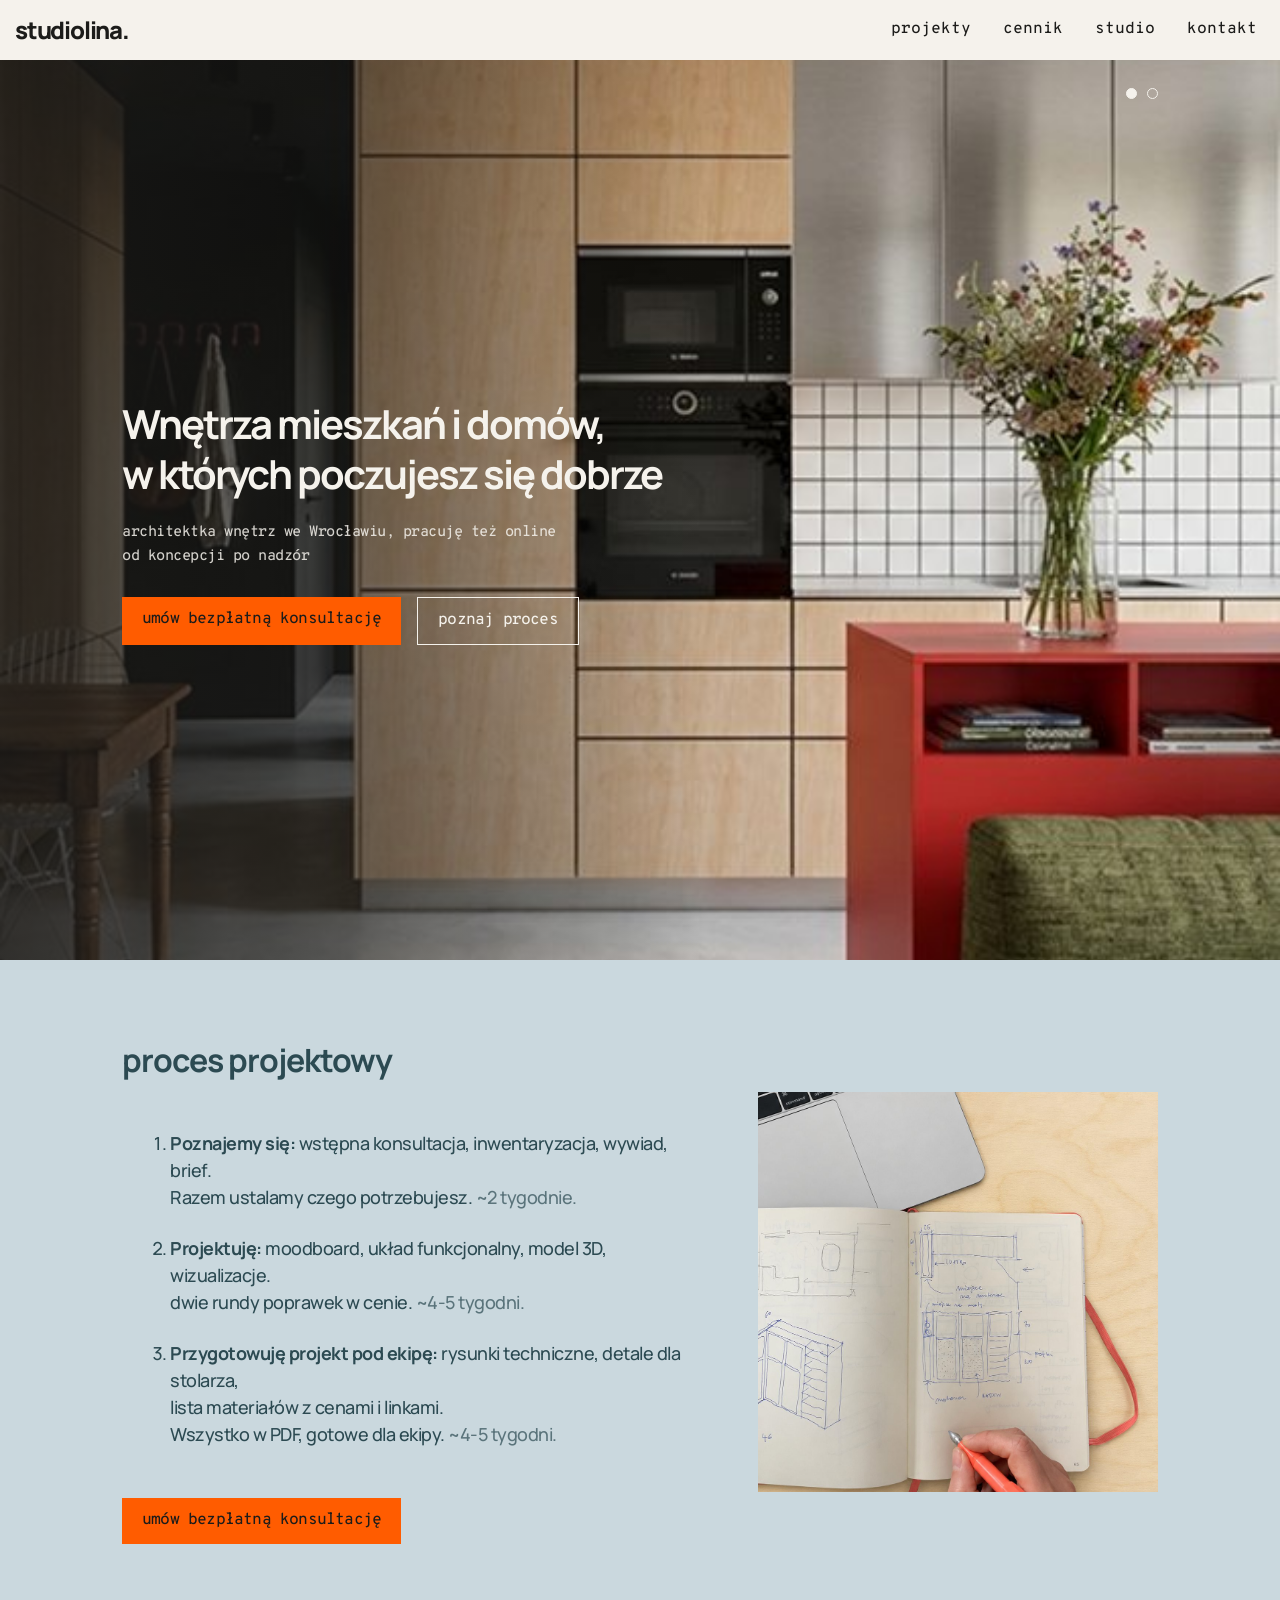
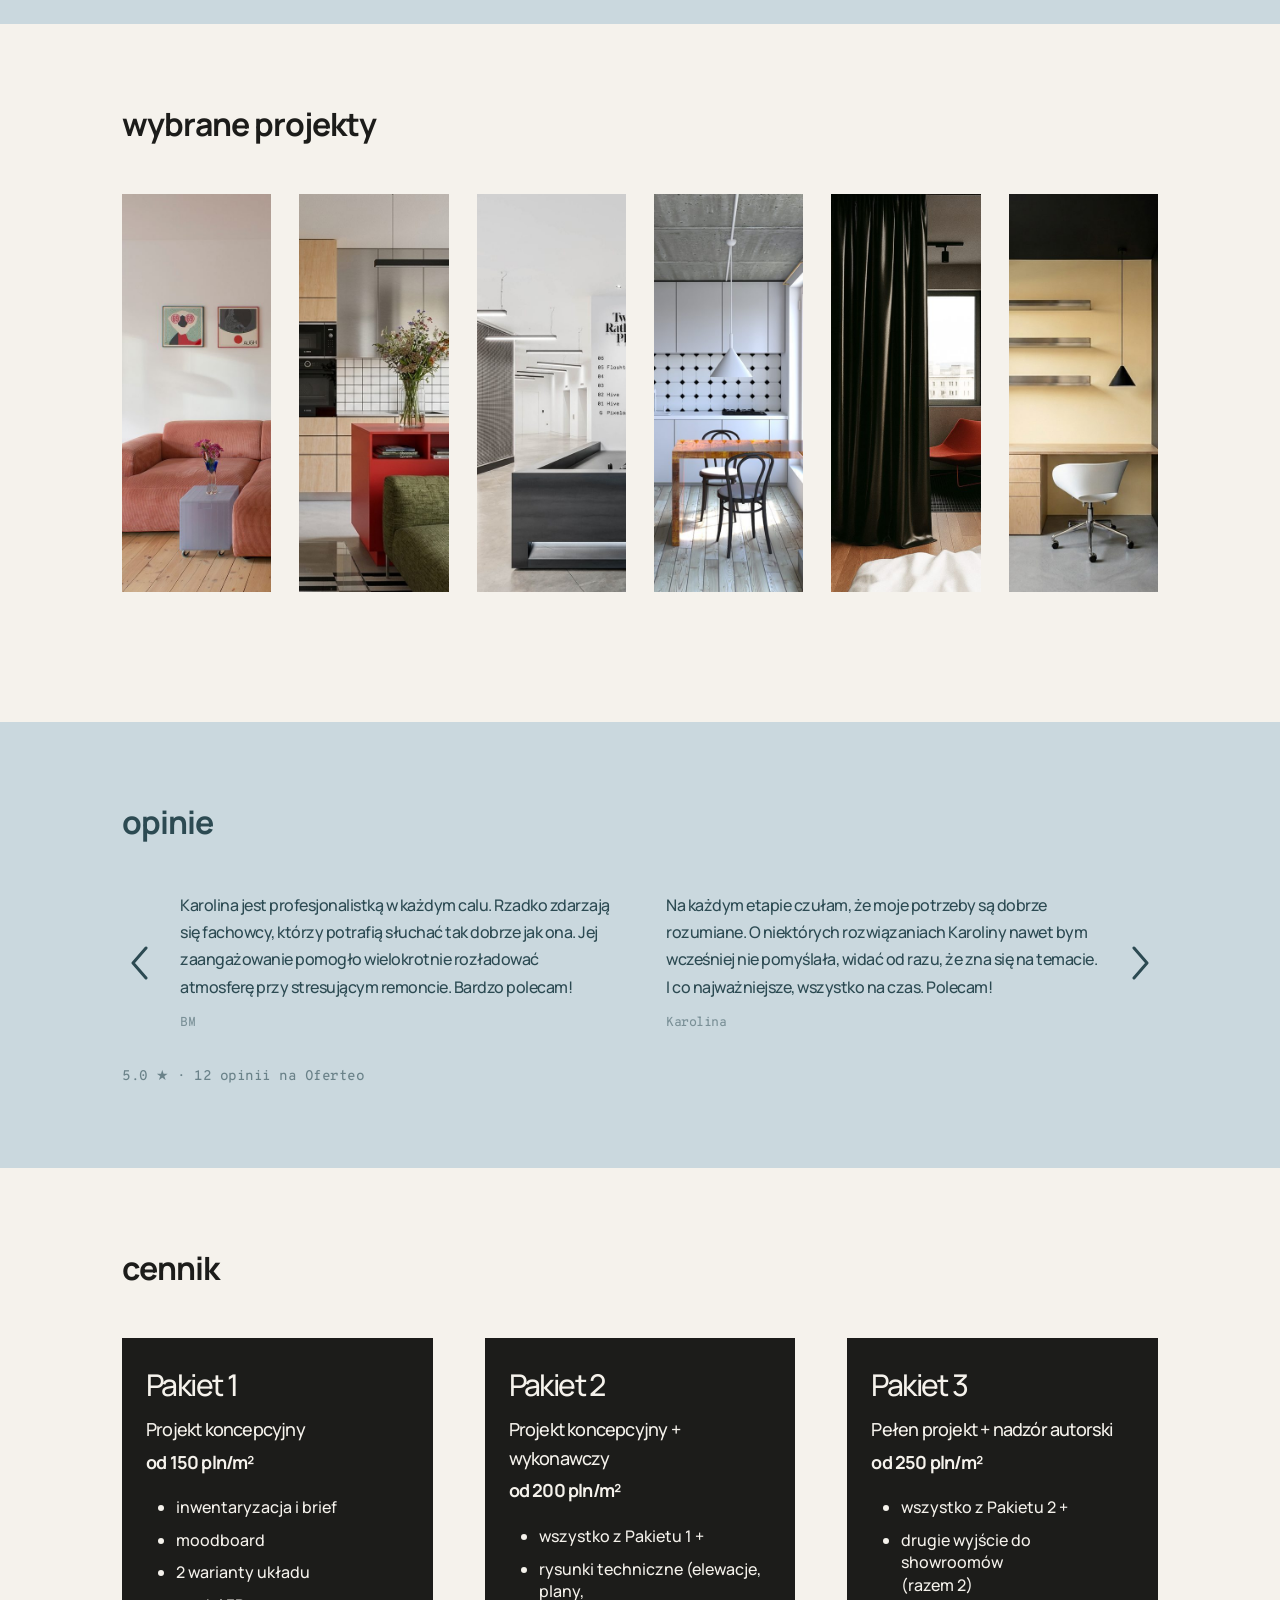
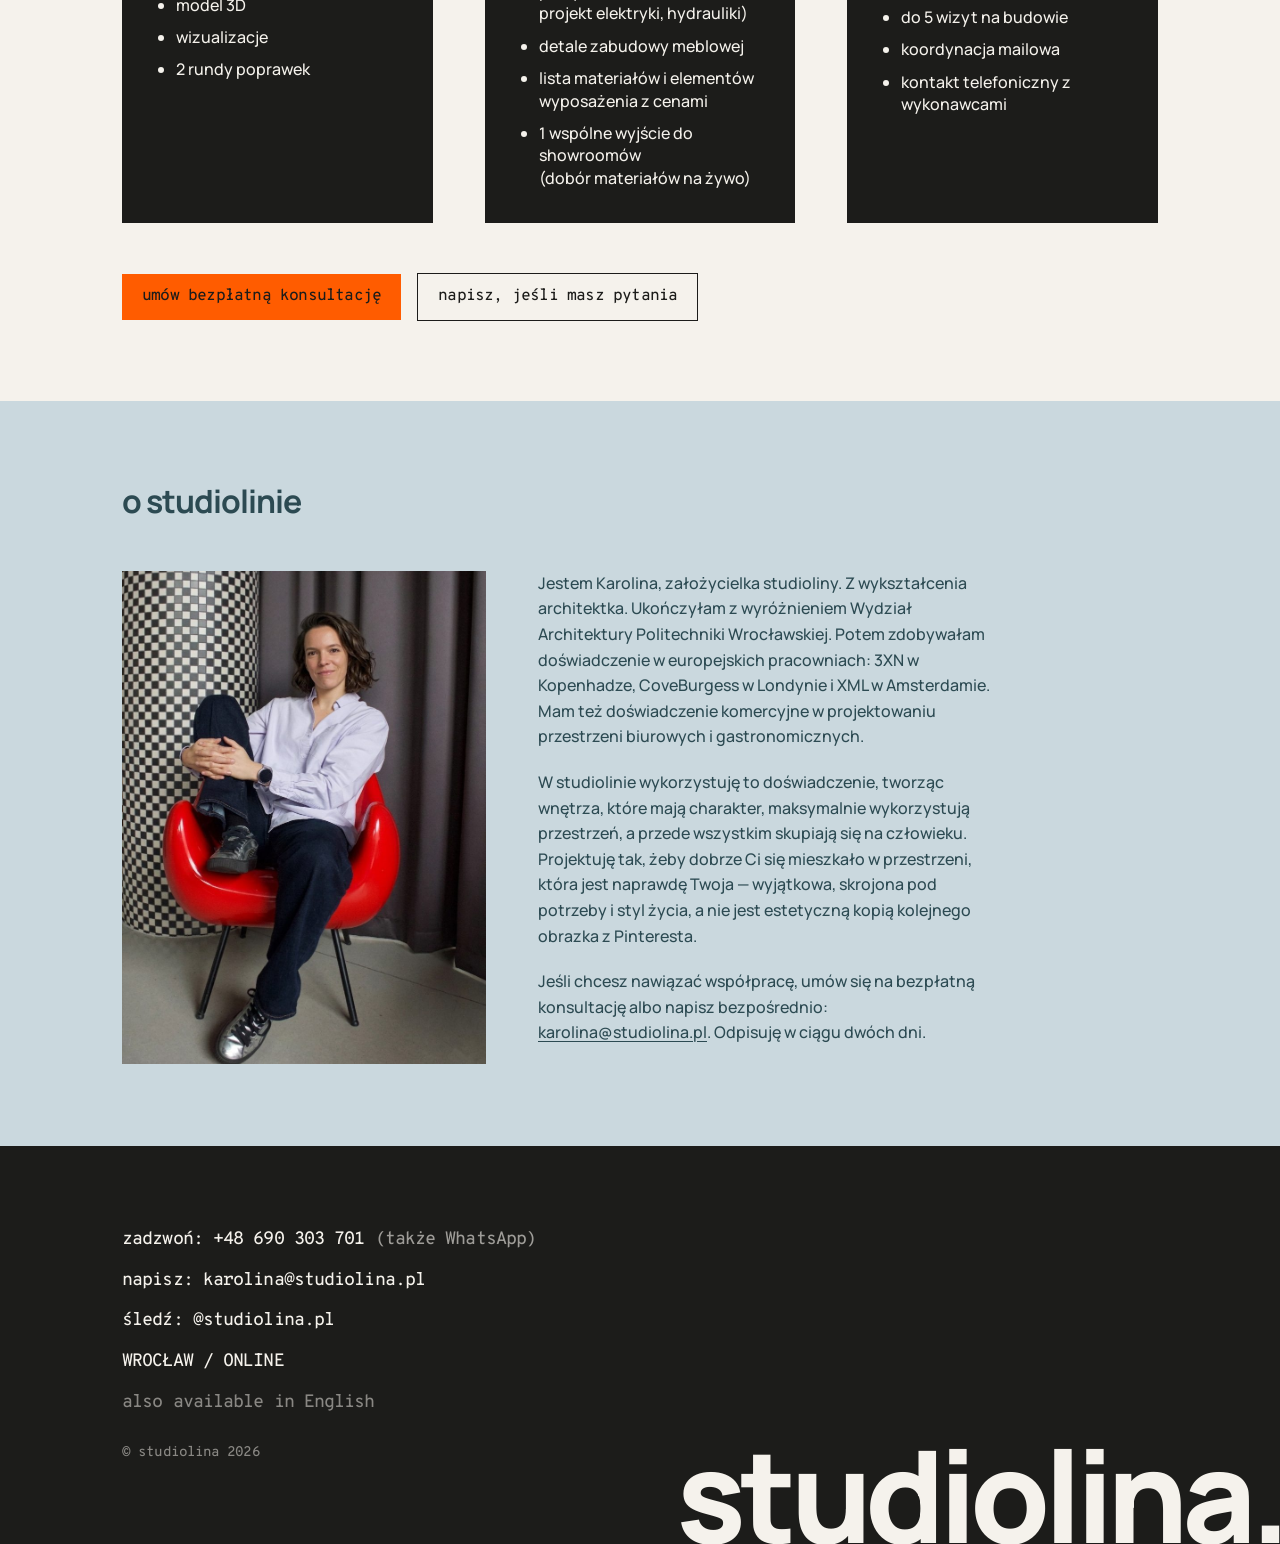
==== index.html @ fcff965a "Pierwsza wersja nowej strony" ====
<!DOCTYPE html>
<html lang="pl">
<head>
  <meta charset="UTF-8">
  <meta name="viewport" content="width=device-width, initial-scale=1.0">
  <meta name="description" content="Studiolina – projektowanie wnętrz Wrocław. Projektuję mieszkania i domy, w których dobrze się mieszka. Architektka z 10-letnim międzynarodowym doświadczeniem.">
  <title>Studiolina – projektowanie wnętrz Wrocław</title>

  <!-- Open Graph (podgląd linku na LinkedIn, FB, WhatsApp) -->
  <meta property="og:type" content="website">
  <meta property="og:url" content="https://studiolina.pl">
  <meta property="og:title" content="Studiolina – projektowanie wnętrz Wrocław">
  <meta property="og:description" content="Projektuję mieszkania i domy, w których dobrze się mieszka. Architektka z 10-letnim międzynarodowym doświadczeniem.">
  <meta property="og:image" content="https://studiolina.pl/assets/hero.jpg">
  <meta property="og:image:width" content="1200">
  <meta property="og:image:height" content="630">
  <meta property="og:locale" content="pl_PL">
  <meta property="og:site_name" content="Studiolina">

  <!-- Twitter / X card -->
  <meta name="twitter:card" content="summary_large_image">
  <meta name="twitter:title" content="Studiolina – projektowanie wnętrz Wrocław">
  <meta name="twitter:description" content="Projektuję mieszkania i domy, w których dobrze się mieszka.">
  <meta name="twitter:image" content="https://studiolina.pl/assets/hero.jpg">

  <link rel="preload" href="assets/fonts/manrope-800.woff2" as="font" type="font/woff2" crossorigin>
  <link rel="preload" href="assets/fonts/manrope-500.woff2" as="font" type="font/woff2" crossorigin>
  <link rel="stylesheet" href="style.css">
</head>
<body>

  <!-- NAV -->
  <nav class="nav">
    <a href="#" class="nav__logo">studiolina.</a>
    <button class="nav__burger" aria-label="Menu" aria-expanded="false">
      <span></span>
      <span></span>
      <span></span>
    </button>
    <div class="nav__links">
      <a href="#projekty">projekty</a>
      <a href="#cennik">cennik</a>
      <a href="#studio">studio</a>
      <a href="#kontakt">kontakt</a>

    </div>
  </nav>

  <!-- HERO -->
  <section class="hero">
    <div class="hero__slides">
      <picture class="hero__slide is-active">
        <source media="(max-width: 640px)" srcset="assets/hero_mobile.jpg">
        <img src="assets/hero.jpg" alt="Projekt wnętrza – mieszkanie WUWA" class="hero__img">
      </picture>
      <picture class="hero__slide">
        <img src="assets/hero_2.jpg" alt="Projekt wnętrza – mieszkanie Katowicka" class="hero__img">
      </picture>
      <!-- 3. slajd: dodaj tu kolejny <picture class="hero__slide">...</picture>, kropka dorobi się sama -->
    </div>
    <div class="hero__dots" aria-label="Wybór zdjęcia"></div>
    <div class="hero__overlay">
      <h1 class="hero__title">Wnętrza mieszkań i domów,<br>w których poczujesz się dobrze</h1>
      <p class="hero__sub">architektka wnętrz we Wrocławiu, pracuję też online<br>od koncepcji po nadzór</p>
      <div class="hero__buttons">
        <a href="https://calendly.com/karolina-studiolina/20min" target="_blank" rel="noopener" class="btn btn--primary">umów bezpłatną konsultację</a>
        <a href="#proces" class="btn btn--outline">poznaj proces</a>
      </div>
    </div>
  </section>

  <!-- PROCES -->
  <section id="proces" class="section section--accent">
    <div class="container proces__inner">
      <div class="proces__text">
      <h2 class="section__title">proces projektowy</h2>
      <ol class="proces__list">
        <li>
          <strong>Poznajemy się:</strong> wstępna konsultacja, inwentaryzacja, wywiad, brief.<br>
          Razem ustalamy czego potrzebujesz. <span class="proces__time">~2 tygodnie.</span>
        </li>
        <li>
          <strong>Projektuję:</strong> moodboard, układ funkcjonalny, model 3D, wizualizacje.<br>
          dwie rundy poprawek w cenie. <span class="proces__time">~4-5 tygodni.</span>
        </li>
        <li>
          <strong>Przygotowuję projekt pod ekipę:</strong> rysunki techniczne, detale dla stolarza,<br>
          lista materiałów z cenami i linkami.<br>
          Wszystko w PDF, gotowe dla ekipy. <span class="proces__time">~4-5 tygodni.</span>
        </li>
      </ol>
      <a href="https://calendly.com/karolina-studiolina/20min" target="_blank" rel="noopener" class="btn btn--primary">umów bezpłatną konsultację</a>
      </div>
      <div class="proces__photo proces__photo--filled">
        <img src="assets/process.jpg" alt="Szkicownik z odręcznymi rysunkami projektowymi – proces pracy Studiolina">
      </div>
    </div>
  </section>

  <!-- PROJEKTY -->
  <section id="projekty" class="section">
    <div class="container">
      <h2 class="section__title section__title--dark">wybrane projekty</h2>
      <div class="projekty__grid">
        <a href="projekt-katowicka.html" class="projekty__item">
          <div class="projekty__img-wrap">
            <picture>
              <source media="(max-width: 640px)" srcset="assets/01_mieszkanie_katowicka_mobile.jpg">
              <img src="assets/01_mieszkanie_katowicka.jpg" alt="Projekt mieszkania Katowicka">
            </picture>
          </div>
          <p class="projekty__label">mieszkanie katowicka</p>
        </a>
        <a href="projekt-wuwa.html" class="projekty__item">
          <div class="projekty__img-wrap">
            <picture>
              <source media="(max-width: 640px)" srcset="assets/02_mieszkanie_wuwa_mobile.jpg">
              <img src="assets/02_mieszkanie_wuwa.jpg" alt="Mieszkanie WUWA">
            </picture>
          </div>
          <p class="projekty__label">mieszkanie wuwa</p>
        </a>
        <a href="projekt-rathbone.html" class="projekty__item">
          <div class="projekty__img-wrap">
            <picture>
              <source media="(max-width: 640px)" srcset="assets/03_biuro_londyn_mobile.jpg">
              <img src="assets/03_biuro_londyn.jpg" alt="Biuro Rathbone Londyn">
            </picture>
          </div>
          <p class="projekty__label">biuro rathbone</p>
        </a>
        <a href="projekt-gdynia.html" class="projekty__item">
          <div class="projekty__img-wrap">
            <picture>
              <source media="(max-width: 640px)" srcset="assets/05_apartament_gdynia_mobile.jpg">
              <img src="assets/05_apartament_gdynia.jpg" alt="Apartament Gdynia">
            </picture>
          </div>
          <p class="projekty__label">apartament gdynia</p>
        </a>
        <a href="projekt-antresola.html" class="projekty__item">
          <div class="projekty__img-wrap">
            <picture>
              <source media="(max-width: 640px)" srcset="assets/04_projekt_antersoli_mobile.jpg">
              <img src="assets/04_projekt_antersoli.jpg" alt="Projekt antresoli">
            </picture>
          </div>
          <p class="projekty__label">projekt antresoli</p>
        </a>
        <a href="projekt-coming-soon.html" class="projekty__item">
          <div class="projekty__img-wrap">
            <picture>
              <source media="(max-width: 640px)" srcset="assets/06_coming_soon_mobile.jpg">
              <img src="assets/06_coming_soon.jpg" alt="Coming soon – miejsce na Twój projekt">
            </picture>
          </div>
          <p class="projekty__label">coming soon</p>
        </a>
      </div>
    </div>
  </section>

  <!-- OPINIE -->
  <section id="opinie" class="section section--accent">
    <div class="container">
      <h2 class="section__title">opinie</h2>
      <div class="opinie__carousel">
        <button class="opinie__arrow opinie__arrow--prev" aria-label="Poprzednia opinia">
          <svg width="18" height="34" viewBox="0 0 18 34" fill="none" xmlns="http://www.w3.org/2000/svg" aria-hidden="true">
            <path d="M16 2 3 17l13 15" stroke="currentColor" stroke-width="3" stroke-linecap="round" stroke-linejoin="round"/>
          </svg>
        </button>
        <div class="opinie__track">
          <div class="opinie__slide opinie__slide--active">
            <div class="opinie__pair">
              <blockquote class="opinie__item">
                <p class="opinie__text">Karolina jest profesjonalistką w każdym calu. Rzadko zdarzają się fachowcy, którzy potrafią słuchać tak dobrze jak ona. Jej zaangażowanie pomogło wielokrotnie rozładować atmosferę przy stresującym remoncie. Bardzo polecam!</p>
                <footer class="opinie__author">BM</footer>
              </blockquote>
              <blockquote class="opinie__item">
                <p class="opinie__text">Na każdym etapie czułam, że moje potrzeby są dobrze rozumiane. O niektórych rozwiązaniach Karoliny nawet bym wcześniej nie pomyślała, widać od razu, że zna się na temacie. I co najważniejsze, wszystko na czas. Polecam!</p>
                <footer class="opinie__author">Karolina</footer>
              </blockquote>
            </div>
          </div>
          <div class="opinie__slide">
            <div class="opinie__pair">
              <blockquote class="opinie__item">
                <p class="opinie__text">Zmysł estetyki i minimalizmu, o który mi chodziło, został spełniony totalnie! Możliwość oglądania finalnych wersji w dwóch opcjach nie zdarza się często. I teraz mieszka się lepiej.</p>
                <footer class="opinie__author">Paweł</footer>
              </blockquote>
              <blockquote class="opinie__item">
                <p class="opinie__text">Jestem absolutnie zachwycona współpracą! Projekt idealnie trafił w moje gusta i potrzeby. Po realizacji mieszkanie wygląda obłędnie! Świetny kontakt, zdecydowanie polecam!</p>
                <footer class="opinie__author">Teresa</footer>
              </blockquote>
            </div>
          </div>
          <div class="opinie__slide">
            <div class="opinie__pair">
              <blockquote class="opinie__item">
                <p class="opinie__text">Myślałem, że w moim mieszkaniu nie da się już nic zrobić i na zawsze pozostanie nijakie, ale dzięki Studiolina moje cztery kąty zyskały nową jakość. Polecam z czystym sumieniem.</p>
                <footer class="opinie__author">Bartosz</footer>
              </blockquote>
              <blockquote class="opinie__item">
                <p class="opinie__text">Świetnie mi się współpracowało z Karoliną. Mój salon uzyskał piękną duszę. Karolina dopasowała styl, który mi odpowiadał, budżet i funkcjonalność. Jestem bardzo zadowolona i szczerze polecam!</p>
                <footer class="opinie__author">Monika</footer>
              </blockquote>
            </div>
          </div>
        </div>
        <button class="opinie__arrow opinie__arrow--next" aria-label="Następna opinia">
          <svg width="18" height="34" viewBox="0 0 18 34" fill="none" xmlns="http://www.w3.org/2000/svg" aria-hidden="true">
            <path d="M2 2 15 17 2 32" stroke="currentColor" stroke-width="3" stroke-linecap="round" stroke-linejoin="round"/>
          </svg>
        </button>
      </div>
      <p class="opinie__source"><a href="https://www.oferteo.pl/studiolina/firma/7150575" target="_blank" rel="noopener">5.0 ★ · 12 opinii na Oferteo</a></p>
    </div>
  </section>

  <!-- CENNIK -->
  <section id="cennik" class="section">
    <div class="container">
      <h2 class="section__title section__title--dark">cennik</h2>
      <div class="cennik__grid">

        <div class="cennik__card">
          <h3 class="cennik__name">Pakiet 1</h3>
          <p class="cennik__desc">Projekt koncepcyjny</p>
          <p class="cennik__price">od 150 pln/m²</p>
          <ul class="cennik__list">
            <li>inwentaryzacja i brief</li>
            <li>moodboard</li>
            <li>2 warianty układu</li>
            <li>model 3D</li>
            <li>wizualizacje</li>
            <li>2 rundy poprawek</li>
          </ul>
        </div>

        <div class="cennik__card">
          <h3 class="cennik__name">Pakiet 2</h3>
          <p class="cennik__desc">Projekt koncepcyjny + wykonawczy</p>
          <p class="cennik__price">od 200 pln/m²</p>
          <ul class="cennik__list">
            <li>wszystko z Pakietu 1 +</li>
            <li>rysunki techniczne (elewacje, plany,<br>projekt elektryki, hydrauliki)</li>
            <li>detale zabudowy meblowej</li>
            <li>lista materiałów i elementów<br>wyposażenia z cenami</li>
            <li>1 wspólne wyjście do showroomów<br>(dobór materiałów na żywo)</li>
          </ul>
        </div>

        <div class="cennik__card">
          <h3 class="cennik__name">Pakiet 3</h3>
          <p class="cennik__desc">Pełen projekt + nadzór autorski</p>
          <p class="cennik__price">od 250 pln/m²</p>
          <ul class="cennik__list">
            <li>wszystko z Pakietu 2 +</li>
            <li>drugie wyjście do showroomów<br>(razem 2)</li>
            <li>do 5 wizyt na budowie</li>
            <li>koordynacja mailowa</li>
            <li>kontakt telefoniczny z wykonawcami</li>
          </ul>
        </div>

      </div>
      <div class="cennik__cta">
        <a href="https://calendly.com/karolina-studiolina/20min" target="_blank" rel="noopener" class="btn btn--primary">umów bezpłatną konsultację</a>
        <a href="mailto:karolina@studiolina.pl" class="btn btn--outline">napisz, jeśli masz pytania</a>
      </div>
    </div>
  </section>

  <!-- O STUDIOLINIE -->
  <section id="studio" class="section section--accent">
    <div class="container">
      <h2 class="section__title">o studiolinie</h2>
      <div class="about__grid">
        <img src="assets/about_foto.jpg" alt="Karolina Gawlik – architektka wnętrz" class="about__photo">
        <div class="about__text">
          <p>Jestem Karolina, założycielka studioliny. Z wykształcenia architektka. Ukończyłam z wyróżnieniem Wydział Architektury Politechniki Wrocławskiej. Potem zdobywałam doświadczenie w europejskich pracowniach: 3XN w Kopenhadze, CoveBurgess w Londynie i XML w Amsterdamie. Mam też doświadczenie komercyjne w projektowaniu przestrzeni biurowych i gastronomicznych.</p>
          <p>W studiolinie wykorzystuję to doświadczenie, tworząc wnętrza, które mają charakter, maksymalnie wykorzystują przestrzeń, a przede wszystkim skupiają się na człowieku. Projektuję tak, żeby dobrze Ci się mieszkało w przestrzeni, która jest naprawdę Twoja — wyjątkowa, skrojona pod potrzeby i styl życia, a nie jest estetyczną kopią kolejnego obrazka z Pinteresta.</p>
          <p>Jeśli chcesz nawiązać współpracę, umów się na bezpłatną konsultację albo napisz bezpośrednio: <a href="mailto:karolina@studiolina.pl">karolina@studiolina.pl</a>. Odpisuję w ciągu dwóch dni.</p>
        </div>
      </div>
    </div>
  </section>

  <!-- KONTAKT / FOOTER -->
  <footer id="kontakt" class="footer">
    <div class="container footer__content">
      <div class="footer__info">
        <p>zadzwoń: <a href="tel:+48690303701">+48 690 303 701</a> <span class="footer__note">(także WhatsApp)</span></p>
        <p>napisz: <a href="mailto:karolina@studiolina.pl">karolina@studiolina.pl</a></p>
        <p>śledź: <a href="https://instagram.com/studiolina.pl" target="_blank" rel="noopener">@studiolina.pl</a></p>
        <p class="footer__location">WROCŁAW / ONLINE</p>
        <p class="footer__lang">also available in English</p>
        <p class="footer__copy">© studiolina 2026</p>
      </div>
      <p class="footer__logo">studiolina.</p>
    </div>
  </footer>


  <script>
    const burger = document.querySelector('.nav__burger');
    const links = document.querySelector('.nav__links');

    burger.addEventListener('click', () => {
      burger.classList.toggle('active');
      links.classList.toggle('open');
      burger.setAttribute('aria-expanded', links.classList.contains('open'));
    });

    links.querySelectorAll('a').forEach(a => {
      a.addEventListener('click', () => {
        burger.classList.remove('active');
        links.classList.remove('open');
        burger.setAttribute('aria-expanded', 'false');
      });
    });

    // Opinie carousel
    const slides = document.querySelectorAll('.opinie__slide');
    const prevBtn = document.querySelector('.opinie__arrow--prev');
    const nextBtn = document.querySelector('.opinie__arrow--next');
    let current = 0;

    function showSlide(i) {
      slides.forEach(s => s.classList.remove('opinie__slide--active'));
      current = (i + slides.length) % slides.length;
      slides[current].classList.add('opinie__slide--active');
    }

    if (prevBtn && nextBtn) {
      prevBtn.addEventListener('click', () => showSlide(current - 1));
      nextBtn.addEventListener('click', () => showSlide(current + 1));
    }

    // Scroll reveal
    const revealTargets = document.querySelectorAll(
      '.section__title, .proces__list li, .opinie__carousel, .opinie__source, .about__photo, .about__text, .section .container > .btn'
    );

    document.querySelectorAll('.proces__list li').forEach((el, i) =>
      el.style.setProperty('--reveal-delay', (i * 0.1) + 's'));

    const io = new IntersectionObserver(entries => {
      entries.forEach(e => {
        if (e.isIntersecting) {
          e.target.classList.add('is-visible');
          io.unobserve(e.target);
        }
      });
    }, { threshold: 0.15, rootMargin: '0px 0px -5% 0px' });

    revealTargets.forEach(el => {
      el.classList.add('reveal');
      io.observe(el);
    });

    // Gridy (projekty, cennik) — jeden trigger na cały grid, kaskada lewo→prawo.
    // Jeśli elementy są ułożone w kolumnie (mobile), każdy osobno, bez delaya.
    function revealCascade(gridSelector, itemSelector, delay) {
      const grid = document.querySelector(gridSelector);
      const items = Array.from(document.querySelectorAll(itemSelector));
      if (!grid || !items.length) return;

      items.forEach(el => el.classList.add('reveal'));

      // wykrycie realnego układu: czy drugi element stoi obok pierwszego?
      const sideBySide = items.length > 1 &&
        Math.abs(items[0].offsetTop - items[1].offsetTop) < 10;

      if (!sideBySide) {
        items.forEach(el => io.observe(el));
      } else {
        items.forEach((el, i) =>
          el.style.setProperty('--reveal-delay', (i * delay) + 's'));
        // trigger dopiero gdy góra grida przekroczy ~75% wysokości ekranu —
        // wtedy animacja dzieje się na oczach, nie pod dolną krawędzią
        const ioGrid = new IntersectionObserver(entries => {
          entries.forEach(e => {
            if (e.isIntersecting) {
              items.forEach(el => el.classList.add('is-visible'));
              ioGrid.unobserve(e.target);
            }
          });
        }, { rootMargin: '0px 0px -25% 0px', threshold: 0 });
        ioGrid.observe(grid);
      }
    }

    revealCascade('.projekty__grid', '.projekty__item', 0.07);
    revealCascade('.cennik__grid', '.cennik__card', 0.1);

    // Hero — kropki do ręcznego przełączania (bez auto-zmiany, żeby nie konkurować z CTA)
    (function () {
      const slides = Array.from(document.querySelectorAll('.hero__slide'));
      const dotsWrap = document.querySelector('.hero__dots');
      if (slides.length <= 1 || !dotsWrap) return;

      const dots = slides.map((_, i) => {
        const b = document.createElement('button');
        b.className = 'hero__dot' + (i === 0 ? ' is-active' : '');
        b.setAttribute('aria-label', 'Zdjęcie ' + (i + 1));
        b.addEventListener('click', () => {
          slides.forEach(s => s.classList.remove('is-active'));
          dots.forEach(d => d.classList.remove('is-active'));
          slides[i].classList.add('is-active');
          b.classList.add('is-active');
        });
        dotsWrap.appendChild(b);
        return b;
      });
    })();
  </script>
</body>
</html>
---- style.css ----
/* ===== FONTY (self-hosted, bez zaleznosci od Google Fonts) ===== */
/* unicode-range: latin + latin-ext (polskie znaki: a c e l n o s z z) */

/* Manrope 500 */
@font-face {
  font-family: 'Manrope'; font-style: normal; font-weight: 500; font-display: swap;
  src: url('assets/fonts/manrope-500-ext.woff2') format('woff2');
  unicode-range: U+0100-02AF,U+0304,U+0308,U+0329,U+1E00-1E9F,U+1EF2-1EFF,U+2020,U+20A0-20AB,U+20AD-20C0,U+2113,U+2C60-2C7F,U+A720-A7FF;
}
@font-face {
  font-family: 'Manrope'; font-style: normal; font-weight: 500; font-display: swap;
  src: url('assets/fonts/manrope-500.woff2') format('woff2');
  unicode-range: U+0000-00FF,U+0131,U+0152-0153,U+02BB-02BC,U+02C6,U+02DA,U+02DC,U+0304,U+0308,U+0329,U+2000-206F,U+2074,U+20AC,U+2122,U+2191,U+2193,U+2212,U+2215,U+FEFF,U+FFFD;
}
/* Manrope 700 */
@font-face {
  font-family: 'Manrope'; font-style: normal; font-weight: 700; font-display: swap;
  src: url('assets/fonts/manrope-700-ext.woff2') format('woff2');
  unicode-range: U+0100-02AF,U+0304,U+0308,U+0329,U+1E00-1E9F,U+1EF2-1EFF,U+2020,U+20A0-20AB,U+20AD-20C0,U+2113,U+2C60-2C7F,U+A720-A7FF;
}
@font-face {
  font-family: 'Manrope'; font-style: normal; font-weight: 700; font-display: swap;
  src: url('assets/fonts/manrope-700.woff2') format('woff2');
  unicode-range: U+0000-00FF,U+0131,U+0152-0153,U+02BB-02BC,U+02C6,U+02DA,U+02DC,U+0304,U+0308,U+0329,U+2000-206F,U+2074,U+20AC,U+2122,U+2191,U+2193,U+2212,U+2215,U+FEFF,U+FFFD;
}
/* Manrope 800 (logo) */
@font-face {
  font-family: 'Manrope'; font-style: normal; font-weight: 800; font-display: swap;
  src: url('assets/fonts/manrope-800-ext.woff2') format('woff2');
  unicode-range: U+0100-02AF,U+0304,U+0308,U+0329,U+1E00-1E9F,U+1EF2-1EFF,U+2020,U+20A0-20AB,U+20AD-20C0,U+2113,U+2C60-2C7F,U+A720-A7FF;
}
@font-face {
  font-family: 'Manrope'; font-style: normal; font-weight: 800; font-display: swap;
  src: url('assets/fonts/manrope-800.woff2') format('woff2');
  unicode-range: U+0000-00FF,U+0131,U+0152-0153,U+02BB-02BC,U+02C6,U+02DA,U+02DC,U+0304,U+0308,U+0329,U+2000-206F,U+2074,U+20AC,U+2122,U+2191,U+2193,U+2212,U+2215,U+FEFF,U+FFFD;
}
/* Overpass Mono 500 */
@font-face {
  font-family: 'Overpass Mono'; font-style: normal; font-weight: 500; font-display: swap;
  src: url('assets/fonts/overpassmono-500-ext.woff2') format('woff2');
  unicode-range: U+0100-02AF,U+0304,U+0308,U+0329,U+1E00-1E9F,U+1EF2-1EFF,U+2020,U+20A0-20AB,U+20AD-20C0,U+2113,U+2C60-2C7F,U+A720-A7FF;
}
@font-face {
  font-family: 'Overpass Mono'; font-style: normal; font-weight: 500; font-display: swap;
  src: url('assets/fonts/overpassmono-500.woff2') format('woff2');
  unicode-range: U+0000-00FF,U+0131,U+0152-0153,U+02BB-02BC,U+02C6,U+02DA,U+02DC,U+0304,U+0308,U+0329,U+2000-206F,U+2074,U+20AC,U+2122,U+2191,U+2193,U+2212,U+2215,U+FEFF,U+FFFD;
}

/* ===== RESET & BASE ===== */
*, *::before, *::after {
  margin: 0;
  padding: 0;
  box-sizing: border-box;
}

:root {
  --bg: #f5f2ec;
  --accent-bg: #cad8de;
  --dark: #1c1c1a;
  --orange: #ff5c00;
  --heading: #2c4a52;
  --light: #f5f2ec;
  --font-main: 'Manrope', sans-serif;
  --font-mono: 'Overpass Mono', monospace;
  --max-width: 1196px;
  --side-padding: 122px;
  --ease-soft: cubic-bezier(0.22, 1, 0.36, 1);
}

/* ===== MOTION ===== */
/* klasa .reveal jest dodawana przez JS — bez JS wszystko jest widoczne */
.reveal {
  opacity: 0;
  transform: translateY(24px);
  transition:
    opacity 0.8s var(--ease-soft),
    transform 0.8s var(--ease-soft);
  transition-delay: var(--reveal-delay, 0s);
}

.reveal.is-visible {
  opacity: 1;
  transform: none;
}

@media (prefers-reduced-motion: reduce) {
  .reveal {
    opacity: 1;
    transform: none;
    transition: none;
  }
  .hero__overlay {
    animation: none;
  }
}

html {
  scroll-behavior: smooth;
}

body {
  font-family: var(--font-main);
  background-color: var(--bg);
  color: var(--dark);
  line-height: 1.6;
  -webkit-font-smoothing: antialiased;
}

a {
  color: inherit;
  text-decoration: none;
}

img {
  display: block;
  max-width: 100%;
}

/* ===== CONTAINER ===== */
.container {
  max-width: calc(var(--max-width) + var(--side-padding) * 2);
  margin: 0 auto;
  padding: 0 var(--side-padding);
}

/* ===== NAV ===== */
.nav {
  display: flex;
  justify-content: space-between;
  align-items: center;
  padding: 0 15px;
  height: 60px;
  background-color: var(--bg);
  position: sticky;
  top: 0;
  left: 0;
  right: 0;
  z-index: 100;
}

.nav__logo {
  font-family: var(--font-main);
  font-weight: 800;
  font-size: 24px;
  letter-spacing: -1.2px;
  color: var(--dark);
}

.nav__links {
  display: flex;
  gap: 16px;
  font-family: var(--font-mono);
  font-weight: 500;
  font-size: 16px;
}

.nav__links a {
  transition: background-color 0.3s ease, color 0.3s ease;
  padding: 4px 8px;
}

.nav__links a:hover {
  background-color: var(--orange);
  color: var(--dark);
}

.nav__lang {
  opacity: 0.6;
}

/* Burger — hidden on desktop */
.nav__burger {
  display: none;
  background: none;
  border: none;
  cursor: pointer;
  padding: 4px;
  z-index: 200;
}

.nav__burger span {
  display: block;
  width: 24px;
  height: 2px;
  background-color: var(--dark);
  margin: 5px 0;
  transition: transform 0.3s, opacity 0.3s;
}

.nav__burger.active span:nth-child(1) {
  transform: translateY(7px) rotate(45deg);
}

.nav__burger.active span:nth-child(2) {
  opacity: 0;
}

.nav__burger.active span:nth-child(3) {
  transform: translateY(-7px) rotate(-45deg);
}

/* ===== BUTTONS ===== */
.btn {
  display: inline-block;
  font-family: var(--font-mono);
  font-weight: 500;
  font-size: 16px;
  letter-spacing: -0.8px;
  padding: 10px 20px;
  cursor: pointer;
  transition: background-color 0.35s ease, color 0.35s ease, border-color 0.35s ease;
  white-space: nowrap;
}

.btn--primary {
  background-color: var(--orange);
  color: var(--dark);
}

.btn--primary:hover {
  background-color: var(--dark);
  color: var(--light);
}

.btn--outline {
  border: 1px solid var(--light);
  color: var(--light);
  background: transparent;
}

.btn--outline:hover {
  background-color: var(--light);
  color: var(--dark);
}

/* ===== HERO ===== */
.hero {
  position: relative;
  height: 100vh;
  min-height: 700px;
  max-height: 940px;
  overflow: hidden;
}

.hero__img {
  width: 100%;
  height: 100%;
  object-fit: cover;
}

/* Katowicka (hero_2): trzymaj dolną krawędź zdjęcia, ucinaj od góry */
.hero__img[src*="hero_2"] {
  object-position: center bottom;
}

/* gradient od lewej krawędzi do ~połowy szerokości hero */
.hero::after {
  content: '';
  position: absolute;
  inset: 0;
  background: linear-gradient(
    to right,
    rgba(28, 28, 26, 0.82) 0%,
    rgba(28, 28, 26, 0.55) 25%,
    rgba(28, 28, 26, 0) 55%
  );
  pointer-events: none;
}

.hero__overlay {
  position: absolute;
  left: max(var(--side-padding), calc(50vw - (var(--max-width) + var(--side-padding) * 2) / 2 + var(--side-padding)));
  bottom: 35%;
  max-width: 620px;
  z-index: 2;
  animation: hero-in 1s var(--ease-soft) 0.25s backwards;
}

@keyframes hero-in {
  from {
    opacity: 0;
    transform: translateY(24px);
  }
}

.hero__title {
  font-family: var(--font-main);
  font-weight: 700;
  font-size: 40px;
  line-height: 1.25;
  letter-spacing: -2px;
  color: var(--light);
  margin-bottom: 22px;
}

.hero__sub {
  font-family: var(--font-mono);
  font-weight: 500;
  font-size: 15px;
  letter-spacing: -0.5px;
  color: var(--light);
  opacity: 0.85;
  margin-bottom: 28px;
}

.hero__buttons {
  display: flex;
  gap: 16px;
}

.cennik__cta {
  display: flex;
  gap: 16px;
  justify-content: flex-start;
  align-items: center;
  flex-wrap: wrap;
}

/* outline button on the light cennik background needs dark contrast */
.cennik__cta .btn--outline {
  border-color: var(--dark);
  color: var(--dark);
}

.cennik__cta .btn--outline:hover {
  background-color: var(--dark);
  color: var(--light);
}

/* ----- Hero carousel ----- */
.hero__slides {
  position: absolute;
  inset: 0;
}

.hero__slide {
  position: absolute;
  inset: 0;
  display: block;
  opacity: 0;
  transition: opacity 1.2s ease;
}

.hero__slide.is-active {
  opacity: 1;
}

.hero__dots {
  position: absolute;
  right: var(--side-padding);
  top: 28px;
  z-index: 3;
  display: flex;
  gap: 10px;
}

.hero__dot {
  width: 11px;
  height: 11px;
  padding: 0;
  border: 1.5px solid var(--light);
  border-radius: 50%;
  background: transparent;
  cursor: pointer;
  transition: background-color 0.3s ease, transform 0.3s ease;
}

.hero__dot:hover {
  transform: scale(1.15);
}

.hero__dot.is-active {
  background: var(--light);
}

/* ===== SECTIONS ===== */
.section {
  padding: 80px 0;
}

.section--accent {
  background-color: var(--accent-bg);
}

.section__title {
  font-family: var(--font-main);
  font-weight: 700;
  font-size: 32px;
  letter-spacing: -1px;
  line-height: 1.25;
  color: var(--heading);
  margin-bottom: 50px;
}

.section__title--dark {
  color: var(--dark);
}

/* ===== PROCES ===== */
.proces__list {
  list-style: decimal;
  padding-left: 48px;
  margin-bottom: 50px;
  max-width: 1200px;
}

.proces__list li {
  font-size: 18px;
  font-weight: 400;
  letter-spacing: -0.5px;
  line-height: 1.5;
  color: var(--heading);
  margin-bottom: 24px;
}

.proces__list li strong {
  font-weight: 700;
}

.proces__time {
  opacity: 0.7;
}

.proces__inner {
  display: flex;
  align-items: stretch;
  gap: 64px;
}

.proces__text {
  flex: 1;
  min-width: 0;
}

.proces__photo {
  flex: 0 0 400px;
  width: 400px;
  max-width: 45%;
  aspect-ratio: 1 / 1;
  align-self: center;
  display: flex;
  align-items: center;
  justify-content: center;
  background-color: rgba(28, 28, 26, 0.06);
  border: 1px dashed rgba(28, 28, 26, 0.25);
  overflow: hidden;
}

.proces__photo--filled {
  background-color: transparent;
  border: none;
}

.proces__photo img {
  width: 100%;
  height: 100%;
  object-fit: cover;
  object-position: center 68%;
  display: block;
}

.proces__photo-label {
  font-family: var(--font-mono);
  font-size: 14px;
  line-height: 1.5;
  text-align: center;
  color: var(--dark);
  opacity: 0.45;
  padding: 0 16px;
}

/* ===== PROJEKTY ===== */
.projekty__grid {
  display: flex;
  gap: 28px;
}

.projekty__item {
  flex: 1;
}

.projekty__item .projekty__img-wrap {
  overflow: hidden;
}

.projekty__item img {
  width: 100%;
  display: block;
  transition: transform 1s var(--ease-soft);
}

.projekty__item:hover img {
  transform: scale(1.03);
}

.projekty__label {
  font-family: var(--font-mono);
  font-weight: 500;
  font-size: 13px;
  letter-spacing: -0.5px;
  color: var(--dark);
  padding-top: 8px;
  text-align: center;
  opacity: 0;
  transition: opacity 0.5s ease;
}

.projekty__item:hover .projekty__label {
  opacity: 1;
}

/* ===== OPINIE ===== */
.opinie__carousel {
  display: flex;
  align-items: center;
  gap: 24px;
  max-width: 1080px;
  margin: 0 auto 32px;
}

.opinie__track {
  flex: 1;
  display: grid;
}

.opinie__slide {
  grid-area: 1 / 1;
  opacity: 0;
  visibility: hidden;
  transition: opacity 0.5s ease;
}

.opinie__slide--active {
  opacity: 1;
  visibility: visible;
}

.opinie__pair {
  display: flex;
  justify-content: center;
  gap: 52px;
}

.opinie__item {
  flex: 1;
  max-width: 480px;
}

.opinie__text {
  font-weight: 500;
  font-size: 16px;
  letter-spacing: -0.5px;
  line-height: 1.7;
  color: var(--heading);
  margin-bottom: 12px;
}

.opinie__author {
  font-family: var(--font-mono);
  font-weight: 500;
  font-size: 13px;
  letter-spacing: -0.5px;
  color: var(--heading);
  opacity: 0.5;
}

.opinie__arrow {
  display: flex;
  align-items: center;
  justify-content: center;
  background: none;
  border: none;
  color: var(--heading);
  cursor: pointer;
  padding: 8px;
  transition: opacity 0.2s;
  flex-shrink: 0;
}

.opinie__arrow:hover {
  opacity: 0.6;
}

.opinie__source {
  font-family: var(--font-mono);
  font-weight: 500;
  font-size: 14px;
  letter-spacing: -0.5px;
}

.opinie__source a {
  color: var(--heading);
  opacity: 0.6;
  transition: opacity 0.2s;
}

.opinie__source a:hover {
  opacity: 1;
}

/* ===== CENNIK ===== */
.cennik__grid {
  display: flex;
  gap: 52px;
  margin-bottom: 50px;
}

.cennik__card {
  flex: 1;
  background-color: var(--dark);
  padding: 24px;
  color: var(--light);
  transition: transform 1s var(--ease-soft);
}

.cennik__card:hover {
  transform: scale(1.03);
}

.cennik__name {
  font-family: var(--font-main);
  font-weight: 500;
  font-size: 30px;
  letter-spacing: -1.6px;
  line-height: 1.5;
  margin-bottom: 8px;
}

.cennik__desc {
  font-weight: 500;
  font-size: 18px;
  letter-spacing: -0.8px;
  margin-bottom: 4px;
}

.cennik__price {
  font-weight: 700;
  font-size: 18px;
  letter-spacing: -0.8px;
  margin-bottom: 20px;
}

.cennik__list {
  list-style: disc;
  padding-left: 30px;
}

.cennik__list li {
  font-weight: 400;
  font-size: 16px;
  line-height: 1.4;
  margin-bottom: 10px;
}

/* ===== ABOUT ===== */
.about__grid {
  display: flex;
  gap: 52px;
  align-items: flex-start;
}

.about__photo {
  width: 364px;
  height: 493px;
  object-fit: cover;
  flex-shrink: 0;
}

.about__text {
  font-weight: 500;
  font-size: 16px;
  letter-spacing: 0;
  line-height: 1.6;
  max-width: 464px;
  color: var(--heading);
}

.about__text p {
  margin-bottom: 20px;
}

.about__text a {
  color: var(--heading);
  text-decoration: underline;
  text-underline-offset: 3px;
  transition: color 0.3s ease;
}

.about__text a:hover {
  color: var(--orange);
}

/* ===== PROJEKT (podstrona) ===== */
.projekt {
  padding: 40px 0 80px;
}

.projekt__back {
  display: inline-block;
  font-family: var(--font-mono);
  font-weight: 500;
  font-size: 14px;
  letter-spacing: -0.5px;
  color: var(--dark);
  opacity: 0.5;
  margin-bottom: 40px;
  transition: opacity 0.2s;
}

.projekt__back:hover {
  opacity: 1;
}

.projekt__title {
  font-family: var(--font-main);
  font-weight: 700;
  font-size: 48px;
  letter-spacing: -2.4px;
  line-height: 1.15;
  color: var(--dark);
  margin-bottom: 16px;
}

.projekt__meta {
  display: flex;
  gap: 24px;
  font-family: var(--font-mono);
  font-weight: 500;
  font-size: 14px;
  letter-spacing: -0.5px;
  color: var(--dark);
  opacity: 0.5;
  margin-bottom: 32px;
}

.projekt__desc {
  font-weight: 500;
  font-size: 20px;
  letter-spacing: -1px;
  line-height: 1.6;
  max-width: 700px;
  margin-bottom: 48px;
}

.projekt__gallery {
  display: flex;
  flex-direction: column;
  gap: 56px;
}

.projekt__gallery img {
  width: 100%;
  display: block;
}

.projekt__gallery img.projekt__img--half {
  width: 50%;
}

.projekt__pair {
  display: flex;
  gap: 56px;
}

.projekt__pair img {
  flex: 1;
  min-width: 0;
  object-fit: cover;
}

/* powiększenie zawartości obrazu bez zmiany layoutu (np. rzut z dużymi marginesami) */
.projekt__zoom-wrap {
  flex: 1;
  min-width: 0;
  overflow: hidden;
}

.projekt__zoom-wrap img {
  width: 100%;
  height: 100%;
  object-fit: contain;
  transform: scale(1.3);
  transform-origin: center 68%;
}

.projekt__cta {
  margin-top: 64px;
  text-align: left;
}

.projekt__cta-text {
  font-weight: 500;
  font-size: 20px;
  letter-spacing: -1px;
  line-height: 1.6;
  margin-bottom: 24px;
}

.projekt__nav {
  display: flex;
  justify-content: space-between;
  align-items: center;
  margin-top: 48px;
  padding-top: 24px;
  border-top: 1px solid var(--dark);
  font-family: var(--font-mono);
  font-weight: 500;
  font-size: 14px;
  letter-spacing: -0.5px;
}

.projekt__nav-item {
  transition: color 0.2s;
}

.projekt__nav-item:hover {
  color: var(--orange);
}

.projekt__nav-item--disabled {
  opacity: 0.3;
  pointer-events: none;
}

/* ===== FOOTER ===== */
.footer {
  background-color: var(--dark);
  padding: 80px 0;
  position: relative;
  overflow: hidden;
}

.footer__content {
  display: flex;
  justify-content: space-between;
  align-items: flex-end;
}

.footer__info {
  font-family: var(--font-mono);
  font-weight: 500;
  font-size: 18px;
  letter-spacing: -0.9px;
  color: var(--light);
}

.footer__info p {
  margin-bottom: 12px;
}

.footer__info p:last-child {
  margin-bottom: 0;
}

.footer__info a:hover {
  color: var(--orange);
}

.footer__note {
  opacity: 0.6;
}

.footer__location {
  margin-top: 12px;
  font-weight: 500;
}

.footer__lang {
  opacity: 0.5;
  margin-top: 8px;
}

.footer__copy {
  opacity: 0.5;
  margin-top: 24px;
  font-size: 14px;
}

.footer__logo {
  font-family: var(--font-main);
  font-weight: 800;
  font-size: 128px;
  letter-spacing: -6.4px;
  color: var(--light);
  line-height: 1;
  position: absolute;
  bottom: -14px;
  right: -5px;
}


/* ===== RESPONSIVE ===== */
@media (max-width: 1024px) {
  :root {
    --side-padding: 40px;
  }

  .hero__title {
    font-size: 32px;
  }

  .section__title {
    font-size: 28px;
  }

  .hero__overlay {
    left: 40px;
    max-width: 500px;
  }

  .proces__list li {
    font-size: 18px;
  }

  .proces__inner {
    flex-direction: column;
    gap: 40px;
  }

  .proces__photo {
    flex-basis: auto;
    width: 100%;
    max-width: 400px;
    min-height: 0;
    aspect-ratio: 1 / 1;
    align-self: center;
    margin-left: auto;
    margin-right: auto;
  }

  .projekty__grid {
    flex-wrap: wrap;
  }

  .projekty__item {
    flex: 0 0 calc(33.33% - 19px);
  }

  .cennik__grid {
    flex-direction: column;
    gap: 24px;
  }

  .about__grid {
    flex-direction: column;
  }

  .about__photo {
    width: 100%;
    height: auto;
  }

  .about__text {
    max-width: 100%;
  }

  .projekt__title {
    font-size: 36px;
  }

  .footer__content {
    flex-direction: column;
    align-items: flex-start;
    gap: 40px;
  }

  .footer__logo {
    font-size: 72px;
  }
}

@media (max-width: 640px) {
  :root {
    --side-padding: 20px;
  }

  .nav {
    padding: 16px 20px;
  }

  .nav__burger {
    display: block;
  }

  .nav__links {
    display: flex;
    flex-direction: column;
    align-items: center;
    justify-content: center;
    gap: 32px;
    position: fixed;
    top: 0;
    left: 0;
    right: 0;
    bottom: 0;
    background-color: var(--bg);
    font-size: 24px;
    z-index: 150;
    opacity: 0;
    pointer-events: none;
    transition: opacity 0.3s;
  }

  .nav__links.open {
    opacity: 1;
    pointer-events: auto;
  }

  .hero {
    min-height: 500px;
    max-height: 700px;
  }

  /* na mobile gradient idzie od dołu, nie od lewej */
  .hero::after {
    background: linear-gradient(
      to top,
      rgba(28, 28, 26, 0.85) 0%,
      rgba(28, 28, 26, 0.45) 45%,
      rgba(28, 28, 26, 0) 75%
    );
  }

  .hero__overlay {
    left: 20px;
    right: 20px;
    bottom: 10%;
    max-width: none;
  }

  .hero__title {
    font-size: 26px;
    letter-spacing: -1.2px;
  }

  .hero__sub {
    font-size: 13px;
  }

  .hero__buttons {
    flex-direction: column;
    gap: 10px;
  }

  .btn {
    text-align: center;
  }

  .section .container > .btn {
    display: block;
    text-align: center;
  }

  /* przycisk w sekcji "proces" — pełna szerokość */
  .proces__text > .btn {
    display: block;
    width: 100%;
    text-align: center;
  }

  /* przyciski w cenniku — w kolumnie, na całą szerokość */
  .cennik__cta {
    flex-direction: column;
    align-items: stretch;
  }

  .section {
    padding: 60px 0;
  }

  .section__title {
    font-size: 24px;
    margin-bottom: 30px;
  }

  .proces__list {
    padding-left: 24px;
  }

  .proces__list li {
    font-size: 18px;
    margin-bottom: 24px;
  }

  .projekty__grid {
    gap: 0;
  }

  .projekty__item {
    flex: 0 0 100%;
    margin-bottom: 32px;
  }

  .projekty__item:last-child {
    margin-bottom: 0;
  }

  .projekty__item .projekty__img-wrap {
    aspect-ratio: 3 / 4;
  }

  .projekty__item .projekty__img-wrap img {
    height: 100%;
    object-fit: cover;
  }

  .projekty__label {
    opacity: 1;
    padding-top: 6px;
  }

  .about__text {
    font-size: 18px;
  }

  .opinie__pair {
    flex-direction: column;
    gap: 32px;
  }

  .opinie__arrow {
    display: none;
  }

  .opinie__track {
    display: block;
  }

  .opinie__slide {
    opacity: 1;
    visibility: visible;
    position: static;
    margin-bottom: 32px;
  }

  .projekt__title {
    font-size: 28px;
    letter-spacing: -1.4px;
  }

  .projekt__meta {
    gap: 16px;
    font-size: 12px;
    flex-wrap: wrap;
  }

  .projekt__desc {
    font-size: 17px;
    margin-bottom: 32px;
  }

  .projekt__gallery {
    gap: 12px;
  }

  .projekt__pair {
    flex-direction: column;
    gap: 12px;
  }

  .cennik__card {
    padding: 20px;
  }

  .cennik__name {
    font-size: 26px;
  }

  .footer__info {
    font-size: 14px;
    margin-top: -10px;
  }

  .footer__logo {
    font-size: 48px;
    letter-spacing: -2px;
    bottom: -6px;
    right: -5px;
  }
}
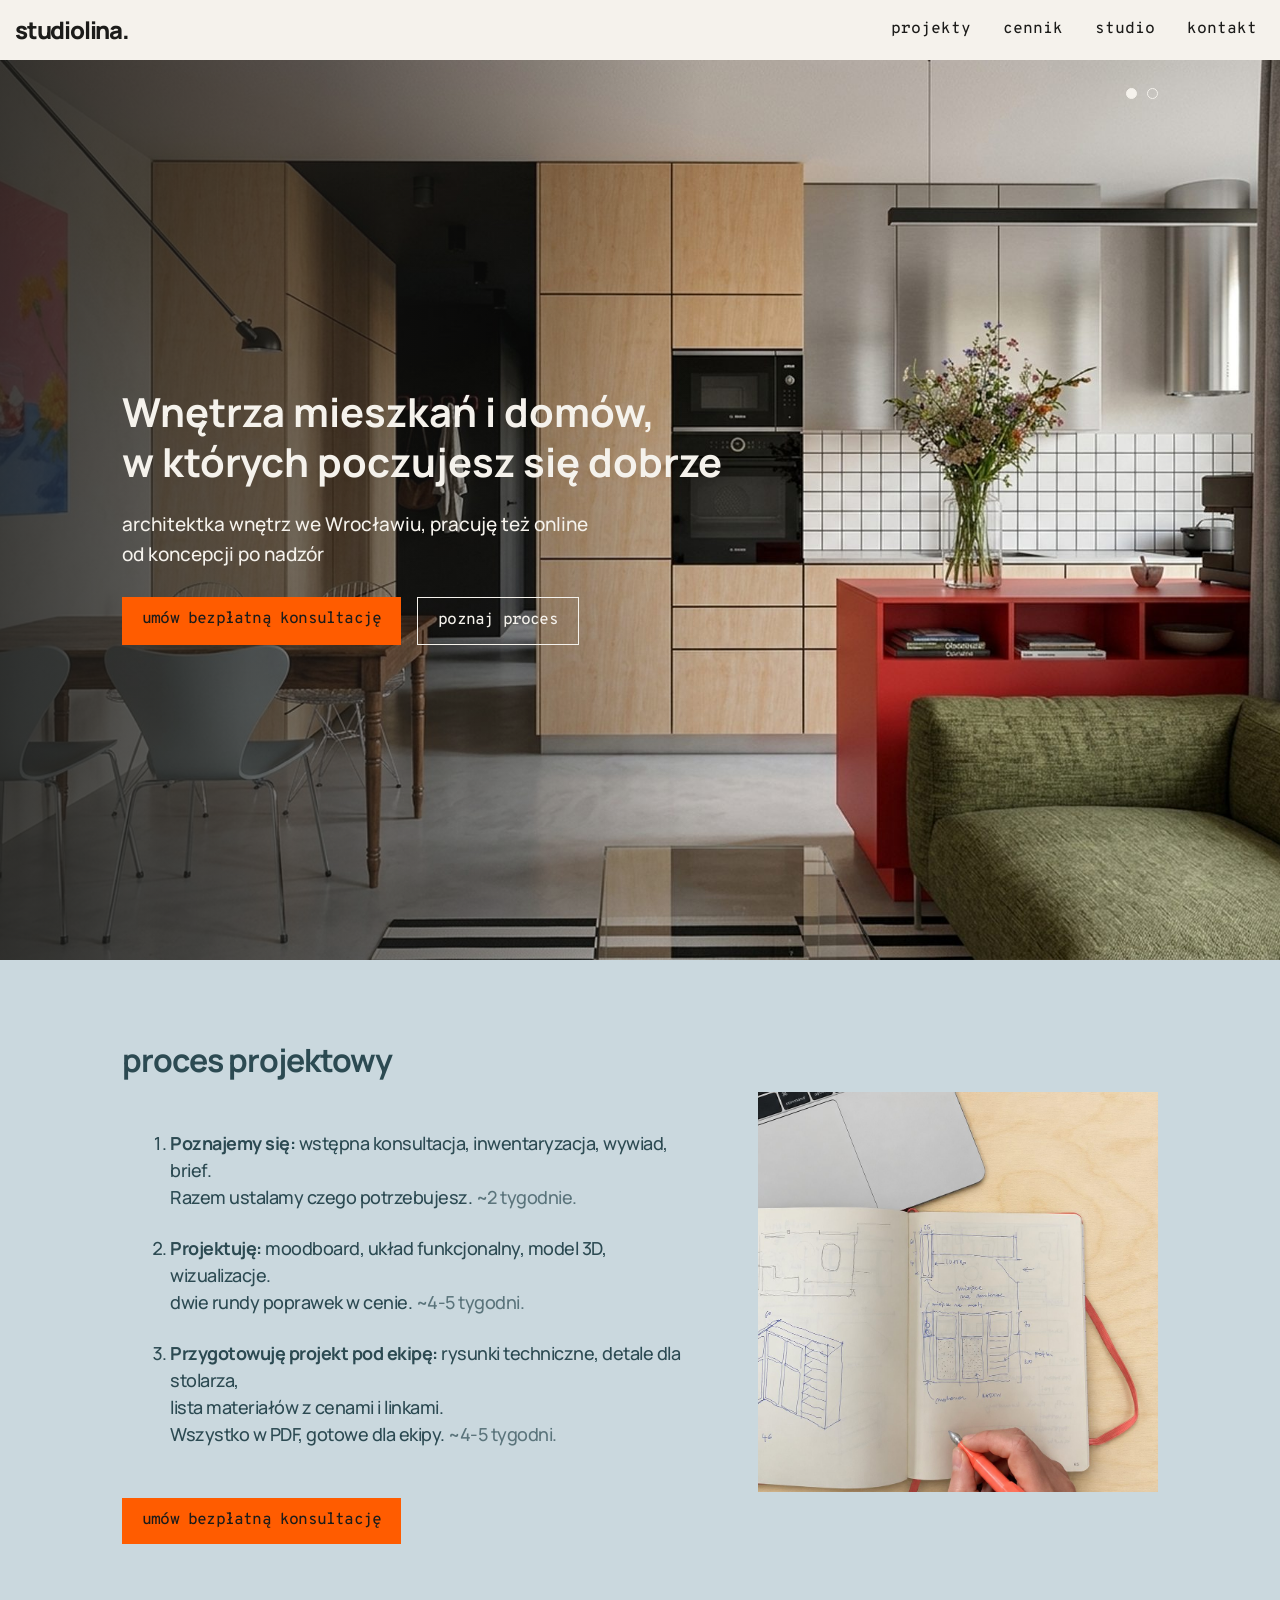
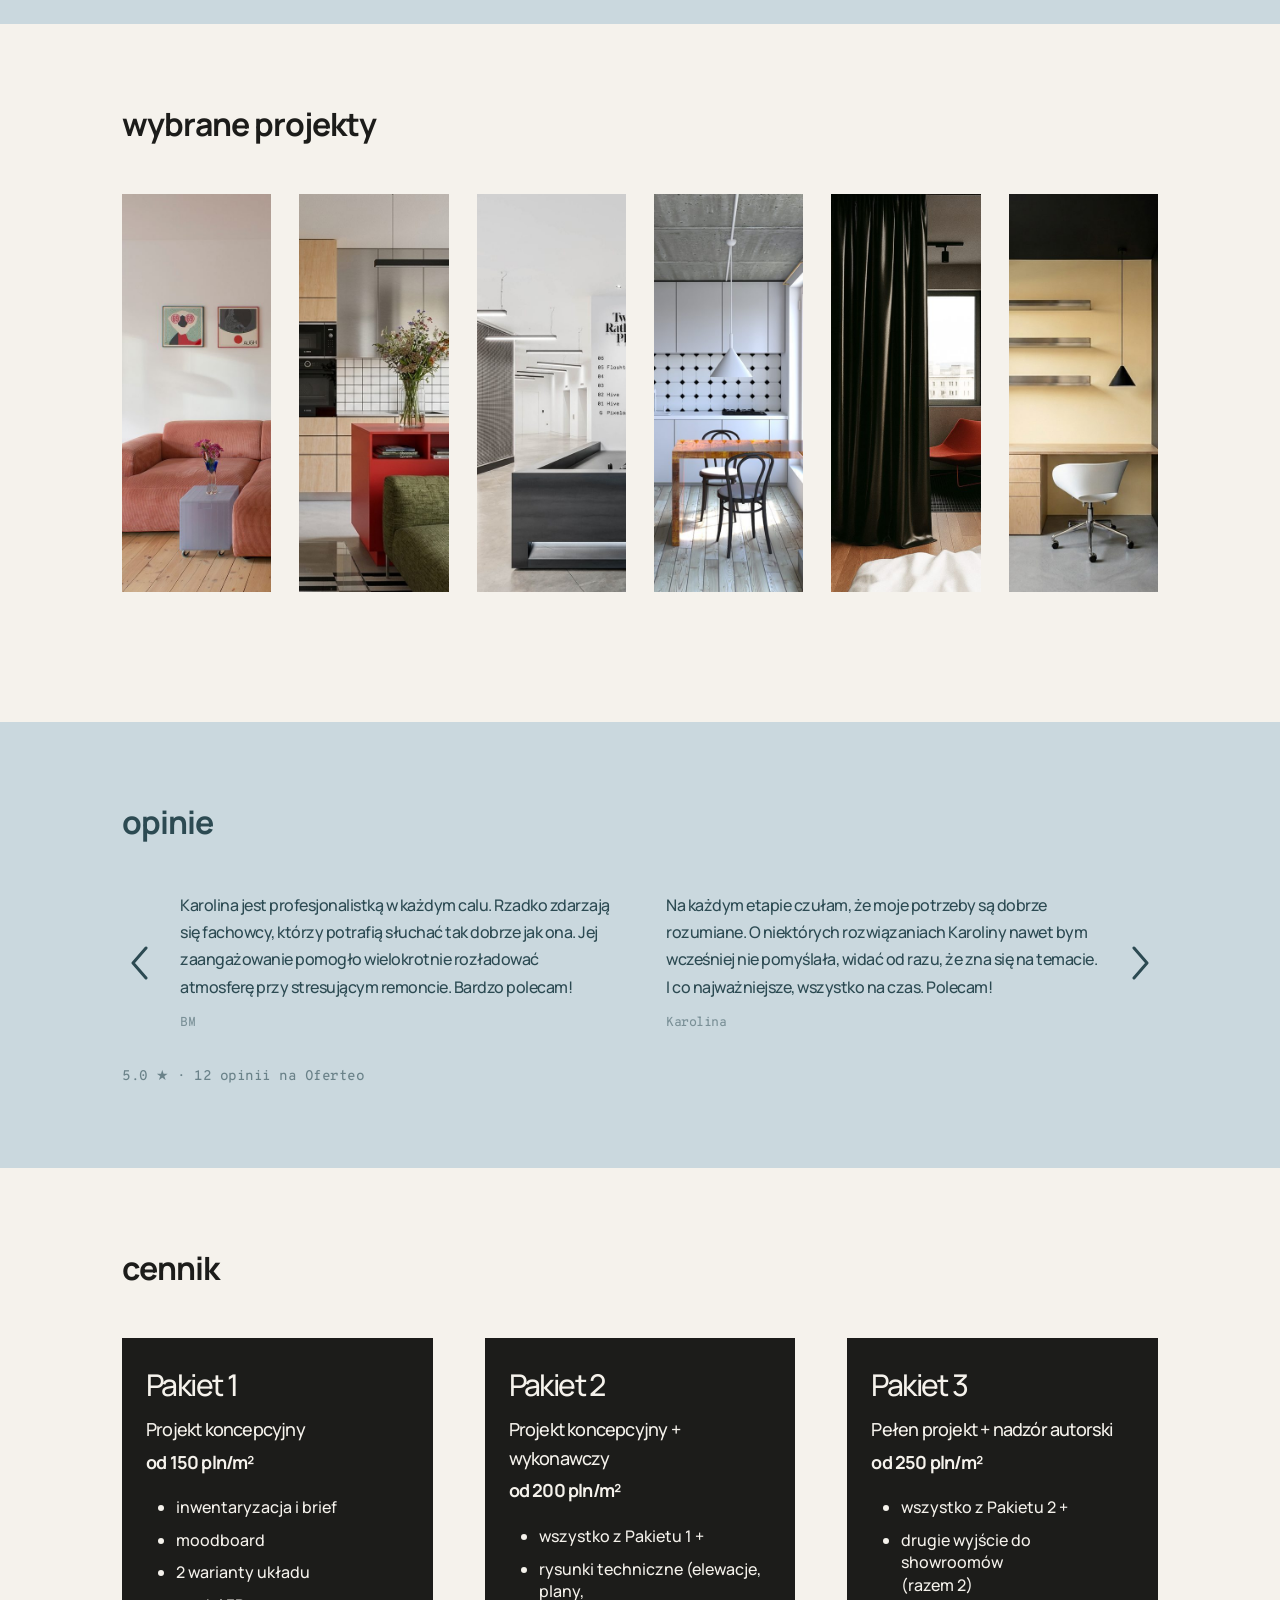
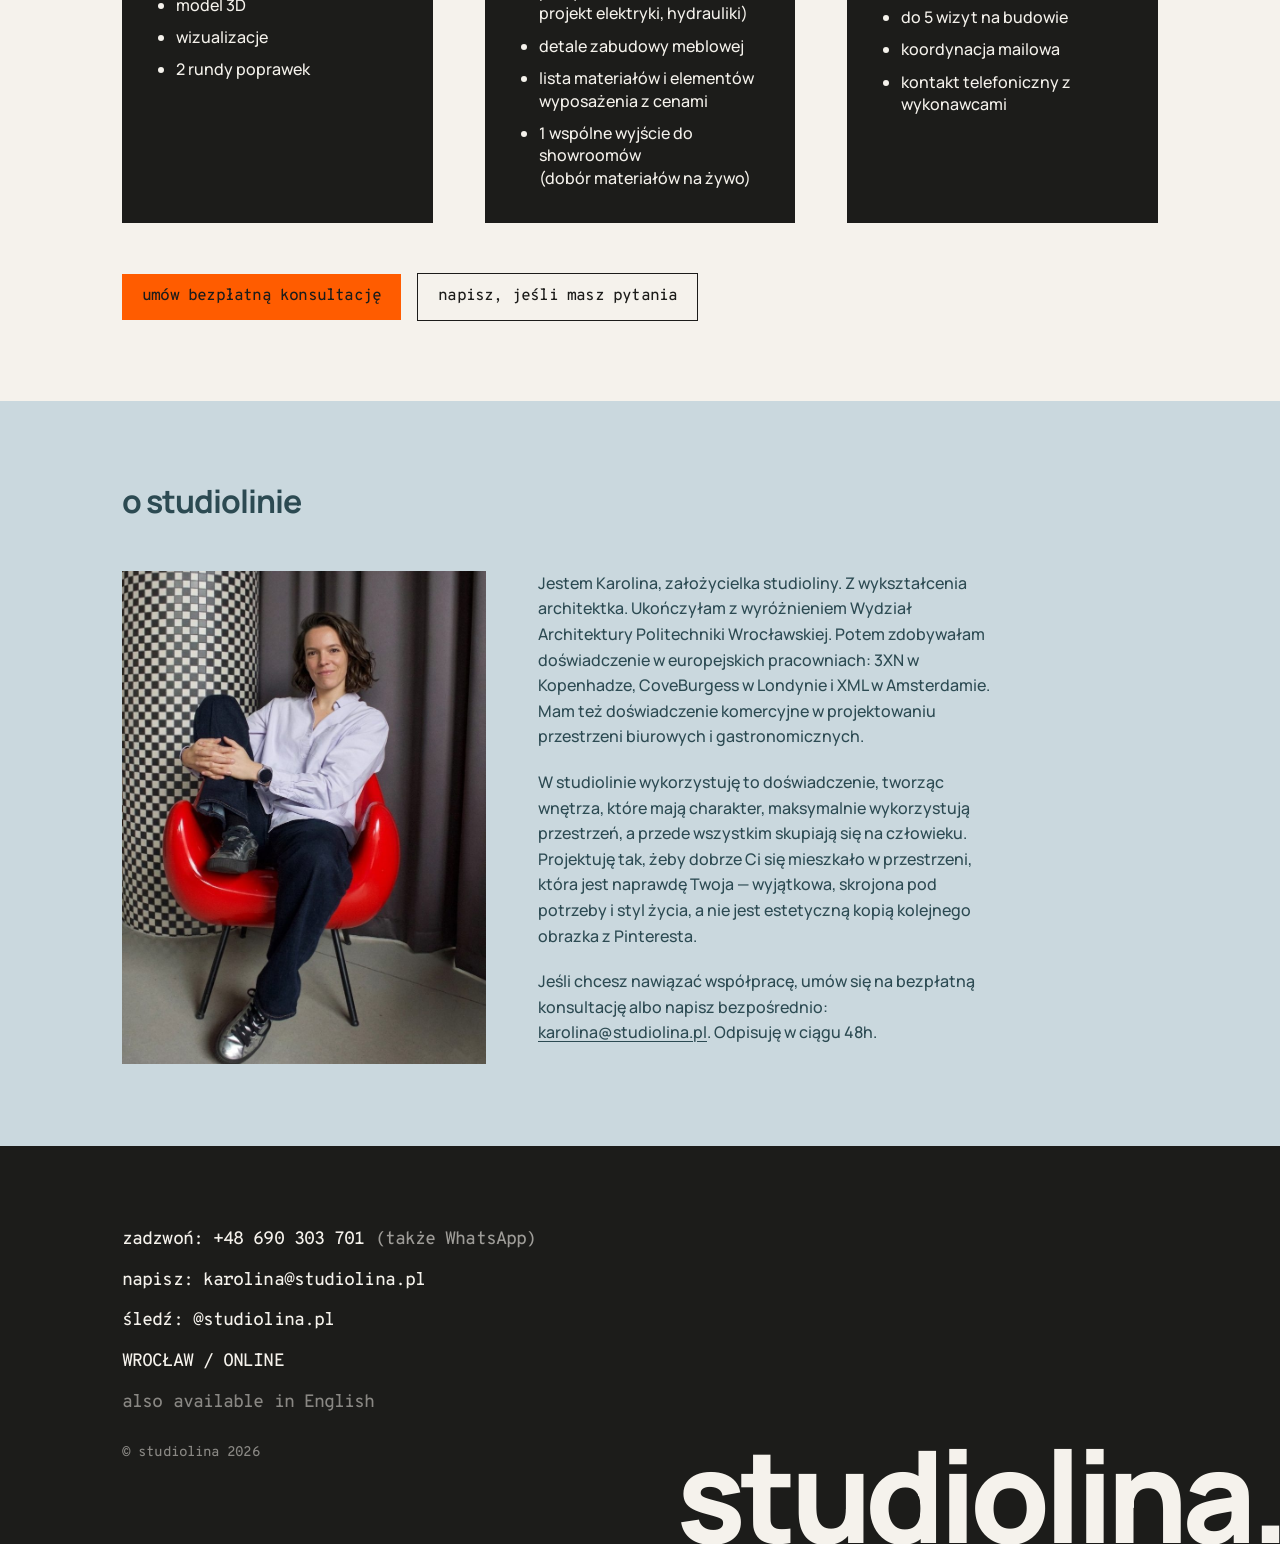
==== commit 976a1ccd: "Hero: podtytul Manrope wiekszy, 3 linie na mobile, spacing 0, 48h" ====
--- a/index.html
+++ b/index.html
@@ -61,7 +61,7 @@
     <div class="hero__dots" aria-label="Wybór zdjęcia"></div>
     <div class="hero__overlay">
       <h1 class="hero__title">Wnętrza mieszkań i domów,<br>w których poczujesz się dobrze</h1>
-      <p class="hero__sub">architektka wnętrz we Wrocławiu, pracuję też online<br>od koncepcji po nadzór</p>
+      <p class="hero__sub">architektka wnętrz we Wrocławiu, <br class="hero__br-mobile">pracuję też online<br>od koncepcji po nadzór</p>
       <div class="hero__buttons">
         <a href="https://calendly.com/karolina-studiolina/20min" target="_blank" rel="noopener" class="btn btn--primary">umów bezpłatną konsultację</a>
         <a href="#proces" class="btn btn--outline">poznaj proces</a>
@@ -281,7 +281,7 @@
         <div class="about__text">
           <p>Jestem Karolina, założycielka studioliny. Z wykształcenia architektka. Ukończyłam z wyróżnieniem Wydział Architektury Politechniki Wrocławskiej. Potem zdobywałam doświadczenie w europejskich pracowniach: 3XN w Kopenhadze, CoveBurgess w Londynie i XML w Amsterdamie. Mam też doświadczenie komercyjne w projektowaniu przestrzeni biurowych i gastronomicznych.</p>
           <p>W studiolinie wykorzystuję to doświadczenie, tworząc wnętrza, które mają charakter, maksymalnie wykorzystują przestrzeń, a przede wszystkim skupiają się na człowieku. Projektuję tak, żeby dobrze Ci się mieszkało w przestrzeni, która jest naprawdę Twoja — wyjątkowa, skrojona pod potrzeby i styl życia, a nie jest estetyczną kopią kolejnego obrazka z Pinteresta.</p>
-          <p>Jeśli chcesz nawiązać współpracę, umów się na bezpłatną konsultację albo napisz bezpośrednio: <a href="mailto:karolina@studiolina.pl">karolina@studiolina.pl</a>. Odpisuję w ciągu dwóch dni.</p>
+          <p>Jeśli chcesz nawiązać współpracę, umów się na bezpłatną konsultację albo napisz bezpośrednio: <a href="mailto:karolina@studiolina.pl">karolina@studiolina.pl</a>. Odpisuję w ciągu 48h.</p>
         </div>
       </div>
     </div>
--- a/style.css
+++ b/style.css
@@ -288,19 +288,23 @@
   font-weight: 700;
   font-size: 40px;
   line-height: 1.25;
-  letter-spacing: -2px;
+  letter-spacing: 0;
   color: var(--light);
   margin-bottom: 22px;
 }
 
 .hero__sub {
-  font-family: var(--font-mono);
-  font-weight: 500;
-  font-size: 15px;
-  letter-spacing: -0.5px;
+  font-family: var(--font-main);
+  font-weight: 500;
+  font-size: 19px;
+  letter-spacing: 0;
   color: var(--light);
-  opacity: 0.85;
+  opacity: 1;
   margin-bottom: 28px;
+}
+
+.hero__br-mobile {
+  display: none;
 }
 
 .hero__buttons {
@@ -1030,11 +1034,15 @@
 
   .hero__title {
     font-size: 26px;
-    letter-spacing: -1.2px;
+    letter-spacing: 0;
   }
 
   .hero__sub {
-    font-size: 13px;
+    font-size: 15px;
+  }
+
+  .hero__br-mobile {
+    display: inline;
   }
 
   .hero__buttons {
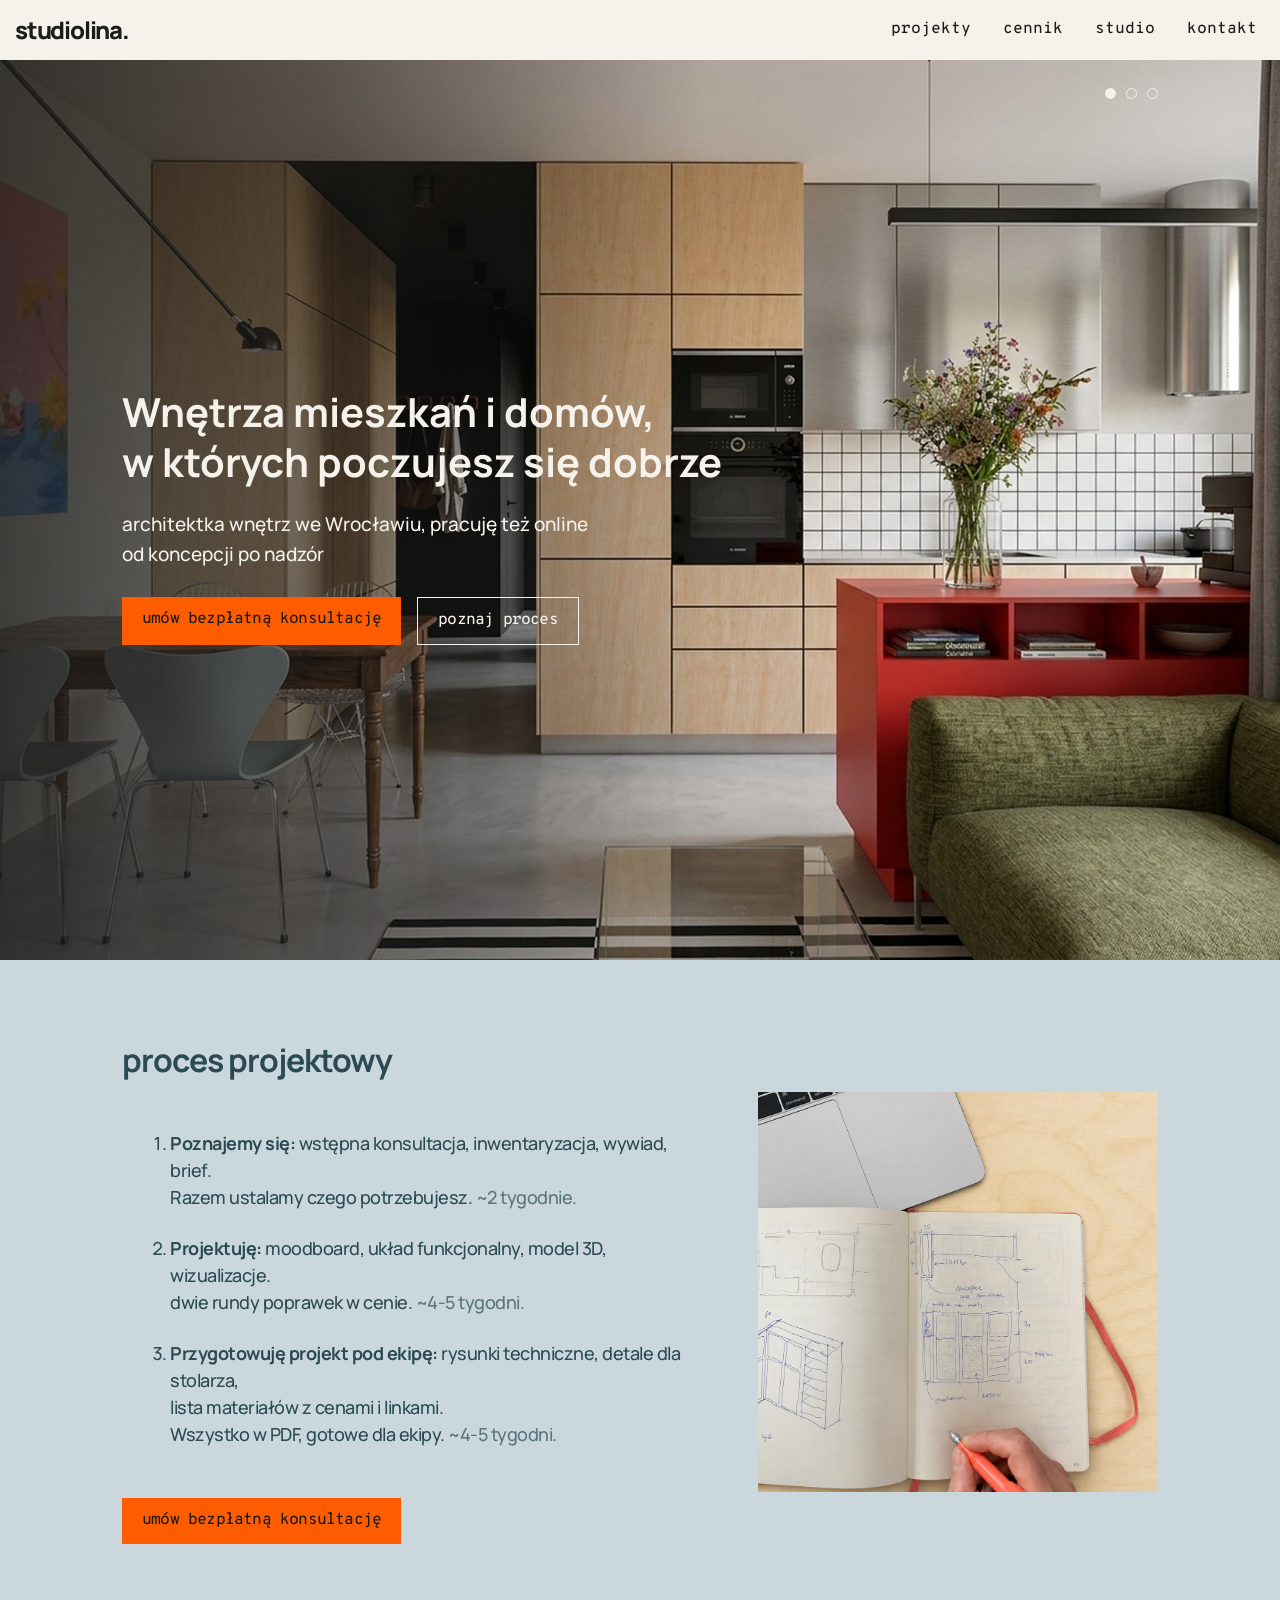
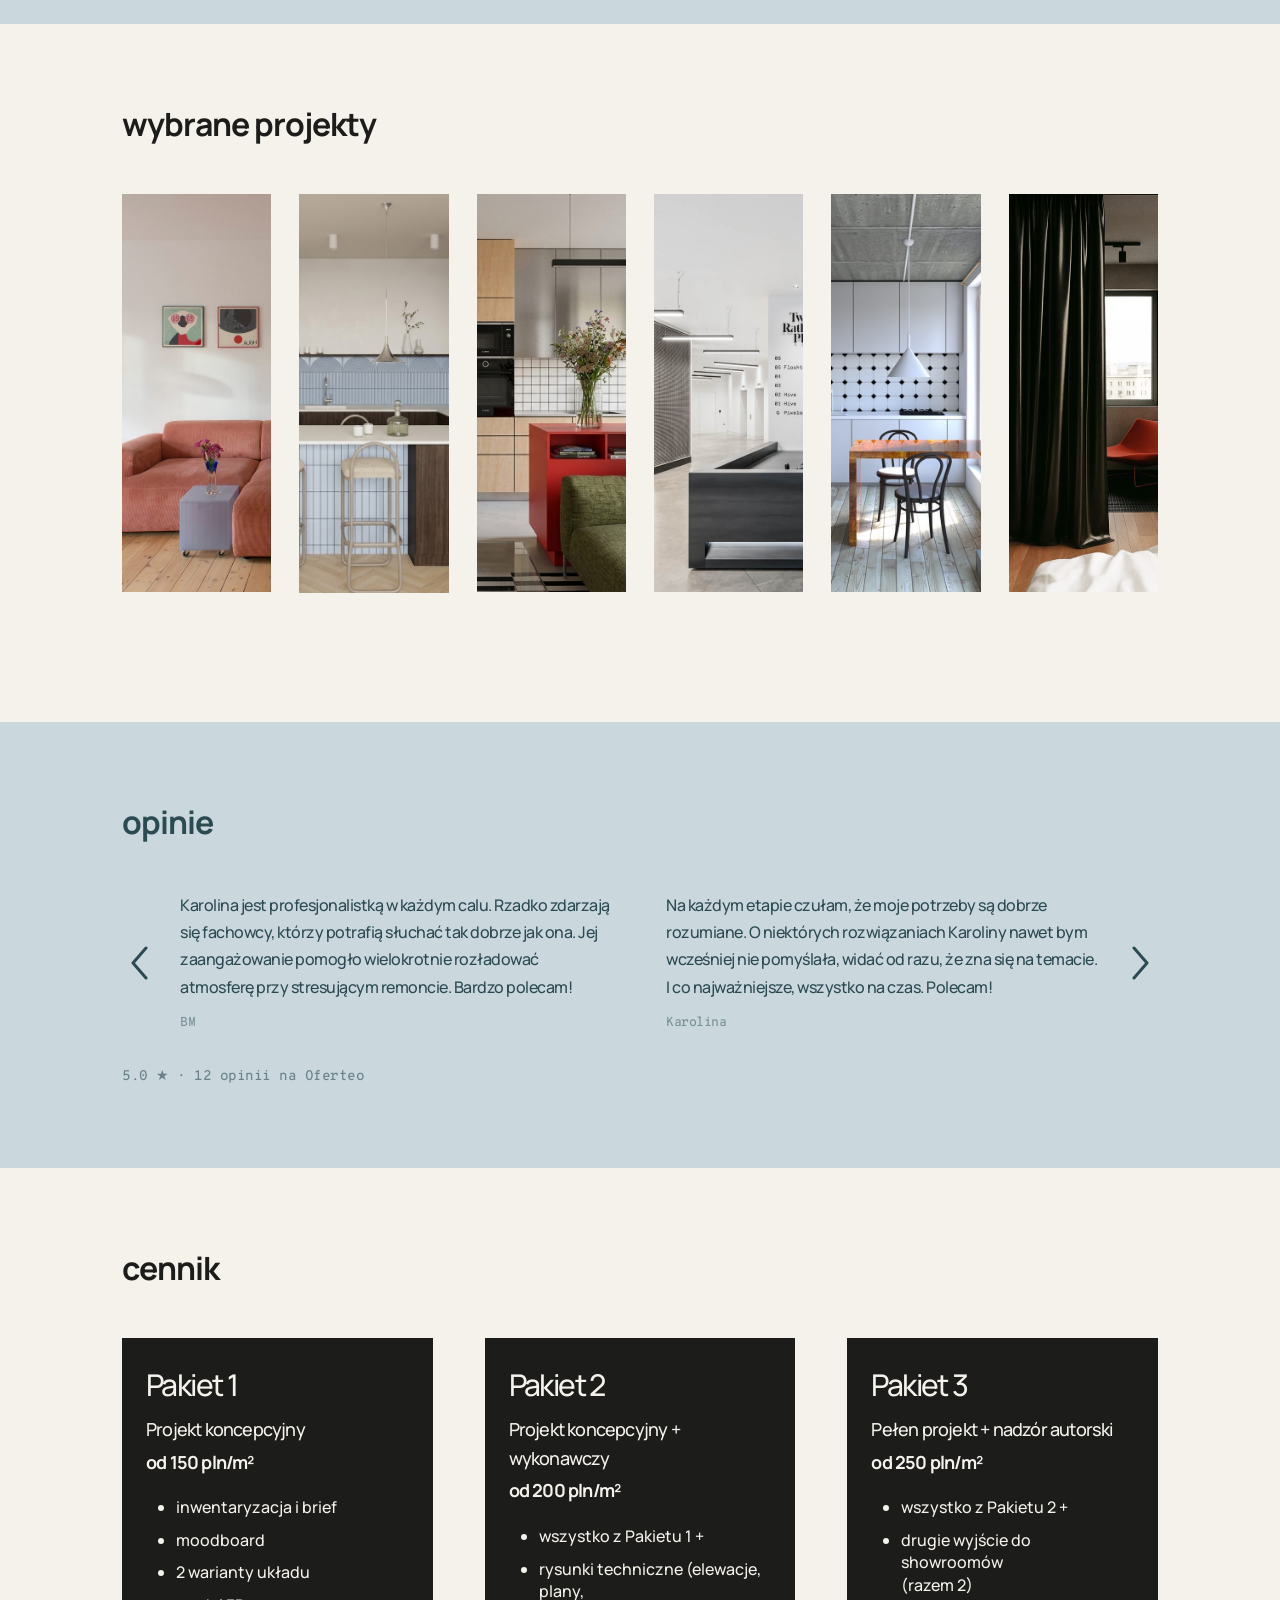
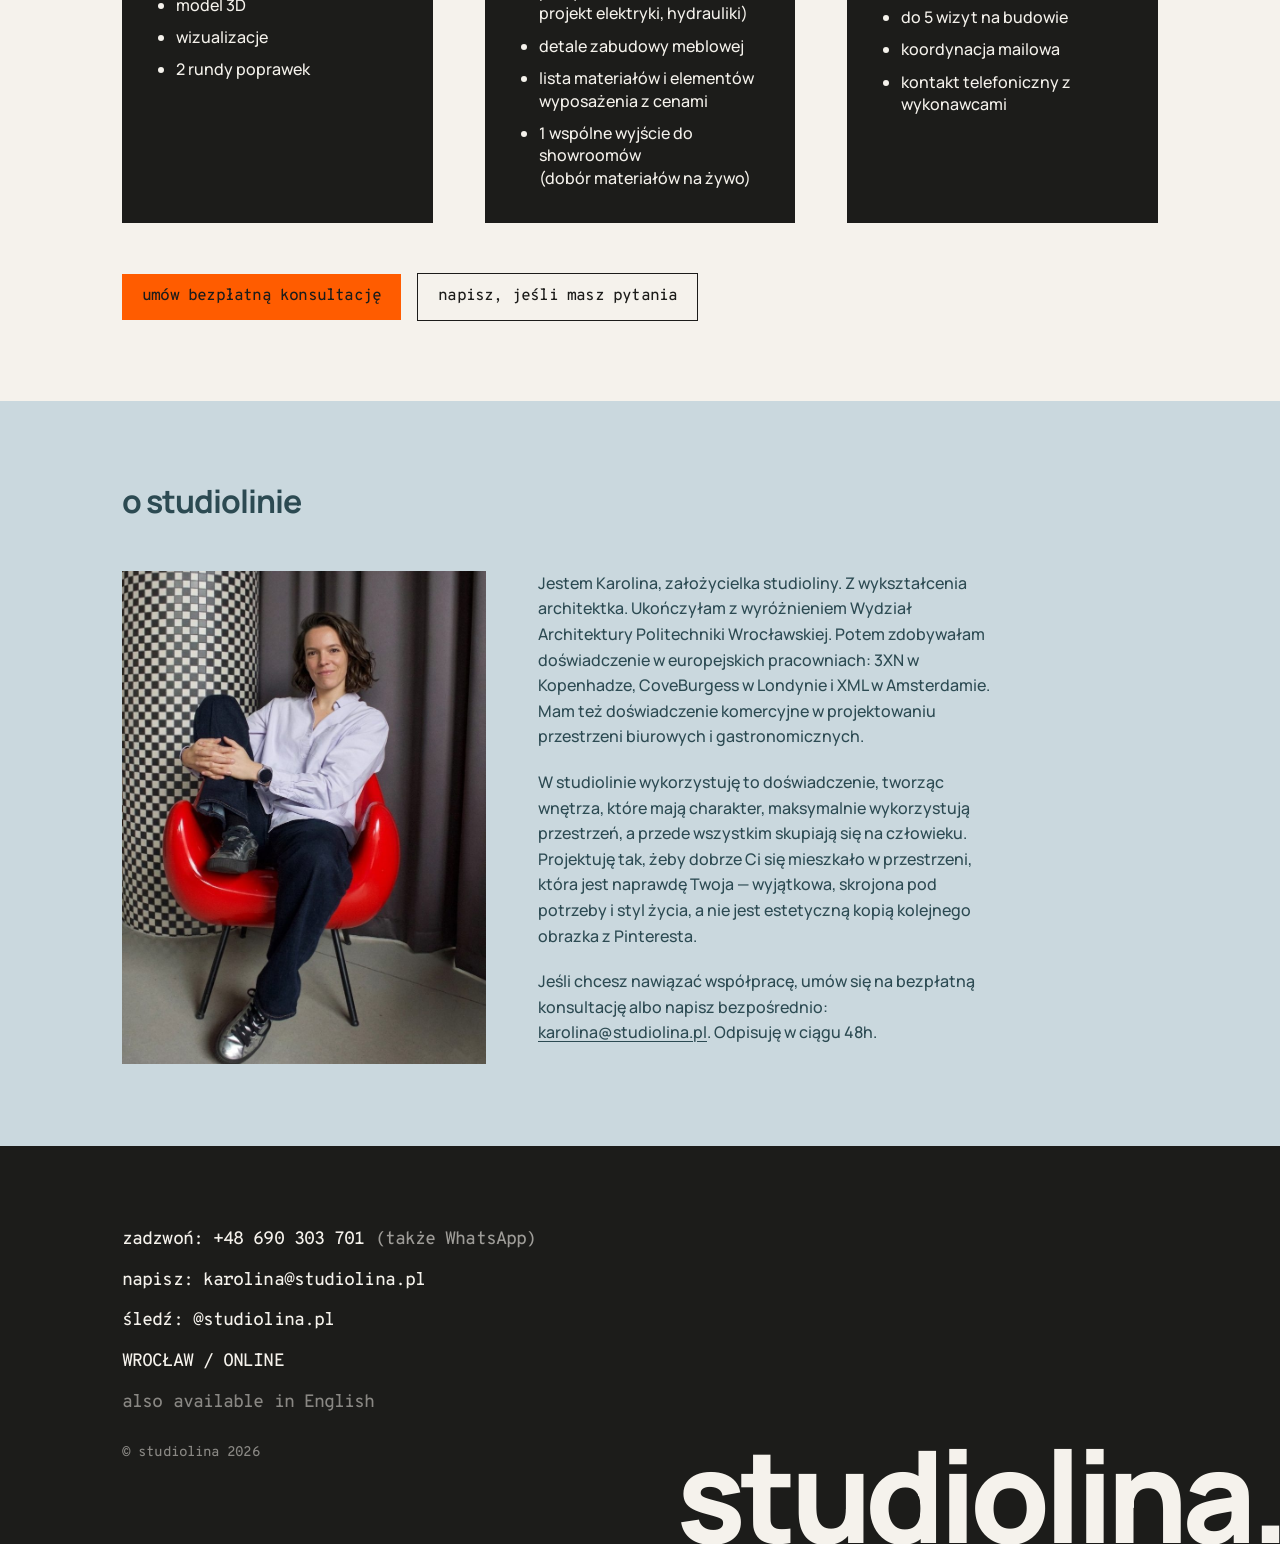
==== commit 3592b982: "Hero: dodaj 3. slajd biskupin_4 z wersja mobilna" ====
--- a/index.html
+++ b/index.html
@@ -1,6 +1,15 @@
 <!DOCTYPE html>
 <html lang="pl">
 <head>
+  <!-- Google tag (gtag.js) -->
+  <script async src="https://www.googletagmanager.com/gtag/js?id=G-KGEE62H60R"></script>
+  <script>
+    window.dataLayer = window.dataLayer || [];
+    function gtag(){dataLayer.push(arguments);}
+    gtag('js', new Date());
+    gtag('config', 'G-KGEE62H60R');
+  </script>
+
   <meta charset="UTF-8">
   <meta name="viewport" content="width=device-width, initial-scale=1.0">
   <meta name="description" content="Studiolina – projektowanie wnętrz Wrocław. Projektuję mieszkania i domy, w których dobrze się mieszka. Architektka z 10-letnim międzynarodowym doświadczeniem.">
@@ -56,7 +65,11 @@
       <picture class="hero__slide">
         <img src="assets/hero_2.jpg" alt="Projekt wnętrza – mieszkanie Katowicka" class="hero__img">
       </picture>
-      <!-- 3. slajd: dodaj tu kolejny <picture class="hero__slide">...</picture>, kropka dorobi się sama -->
+      <picture class="hero__slide">
+        <source media="(max-width: 640px)" srcset="assets/biskupin_4_mobile.jpg">
+        <img src="assets/biskupin/biskupin_4.jpg" alt="Projekt wnętrza – mieszkanie Biskupin" class="hero__img">
+      </picture>
+      <!-- 4. slajd: dodaj tu kolejny <picture class="hero__slide">...</picture>, kropka dorobi się sama -->
     </div>
     <div class="hero__dots" aria-label="Wybór zdjęcia"></div>
     <div class="hero__overlay">
@@ -111,11 +124,20 @@
           </div>
           <p class="projekty__label">mieszkanie katowicka</p>
         </a>
+        <a href="projekt-biskupin.html" class="projekty__item">
+          <div class="projekty__img-wrap">
+            <picture>
+              <source media="(max-width: 640px)" srcset="assets/02_wille_biskupin_mobile.jpg">
+              <img src="assets/02_wille_biskupin.jpg" alt="Mieszkanie Biskupin">
+            </picture>
+          </div>
+          <p class="projekty__label">mieszkanie biskupin</p>
+        </a>
         <a href="projekt-wuwa.html" class="projekty__item">
           <div class="projekty__img-wrap">
             <picture>
-              <source media="(max-width: 640px)" srcset="assets/02_mieszkanie_wuwa_mobile.jpg">
-              <img src="assets/02_mieszkanie_wuwa.jpg" alt="Mieszkanie WUWA">
+              <source media="(max-width: 640px)" srcset="assets/03_mieszkanie_wuwa_mobile.jpg">
+              <img src="assets/03_mieszkanie_wuwa.jpg" alt="Mieszkanie WUWA">
             </picture>
           </div>
           <p class="projekty__label">mieszkanie wuwa</p>
@@ -123,8 +145,8 @@
         <a href="projekt-rathbone.html" class="projekty__item">
           <div class="projekty__img-wrap">
             <picture>
-              <source media="(max-width: 640px)" srcset="assets/03_biuro_londyn_mobile.jpg">
-              <img src="assets/03_biuro_londyn.jpg" alt="Biuro Rathbone Londyn">
+              <source media="(max-width: 640px)" srcset="assets/04_biuro_londyn_mobile.jpg">
+              <img src="assets/04_biuro_londyn.jpg" alt="Biuro Rathbone Londyn">
             </picture>
           </div>
           <p class="projekty__label">biuro rathbone</p>
@@ -141,20 +163,11 @@
         <a href="projekt-antresola.html" class="projekty__item">
           <div class="projekty__img-wrap">
             <picture>
-              <source media="(max-width: 640px)" srcset="assets/04_projekt_antersoli_mobile.jpg">
-              <img src="assets/04_projekt_antersoli.jpg" alt="Projekt antresoli">
+              <source media="(max-width: 640px)" srcset="assets/06_projekt_antersoli_mobile.jpg">
+              <img src="assets/06_projekt_antersoli.jpg" alt="Projekt antresoli">
             </picture>
           </div>
           <p class="projekty__label">projekt antresoli</p>
-        </a>
-        <a href="projekt-coming-soon.html" class="projekty__item">
-          <div class="projekty__img-wrap">
-            <picture>
-              <source media="(max-width: 640px)" srcset="assets/06_coming_soon_mobile.jpg">
-              <img src="assets/06_coming_soon.jpg" alt="Coming soon – miejsce na Twój projekt">
-            </picture>
-          </div>
-          <p class="projekty__label">coming soon</p>
         </a>
       </div>
     </div>
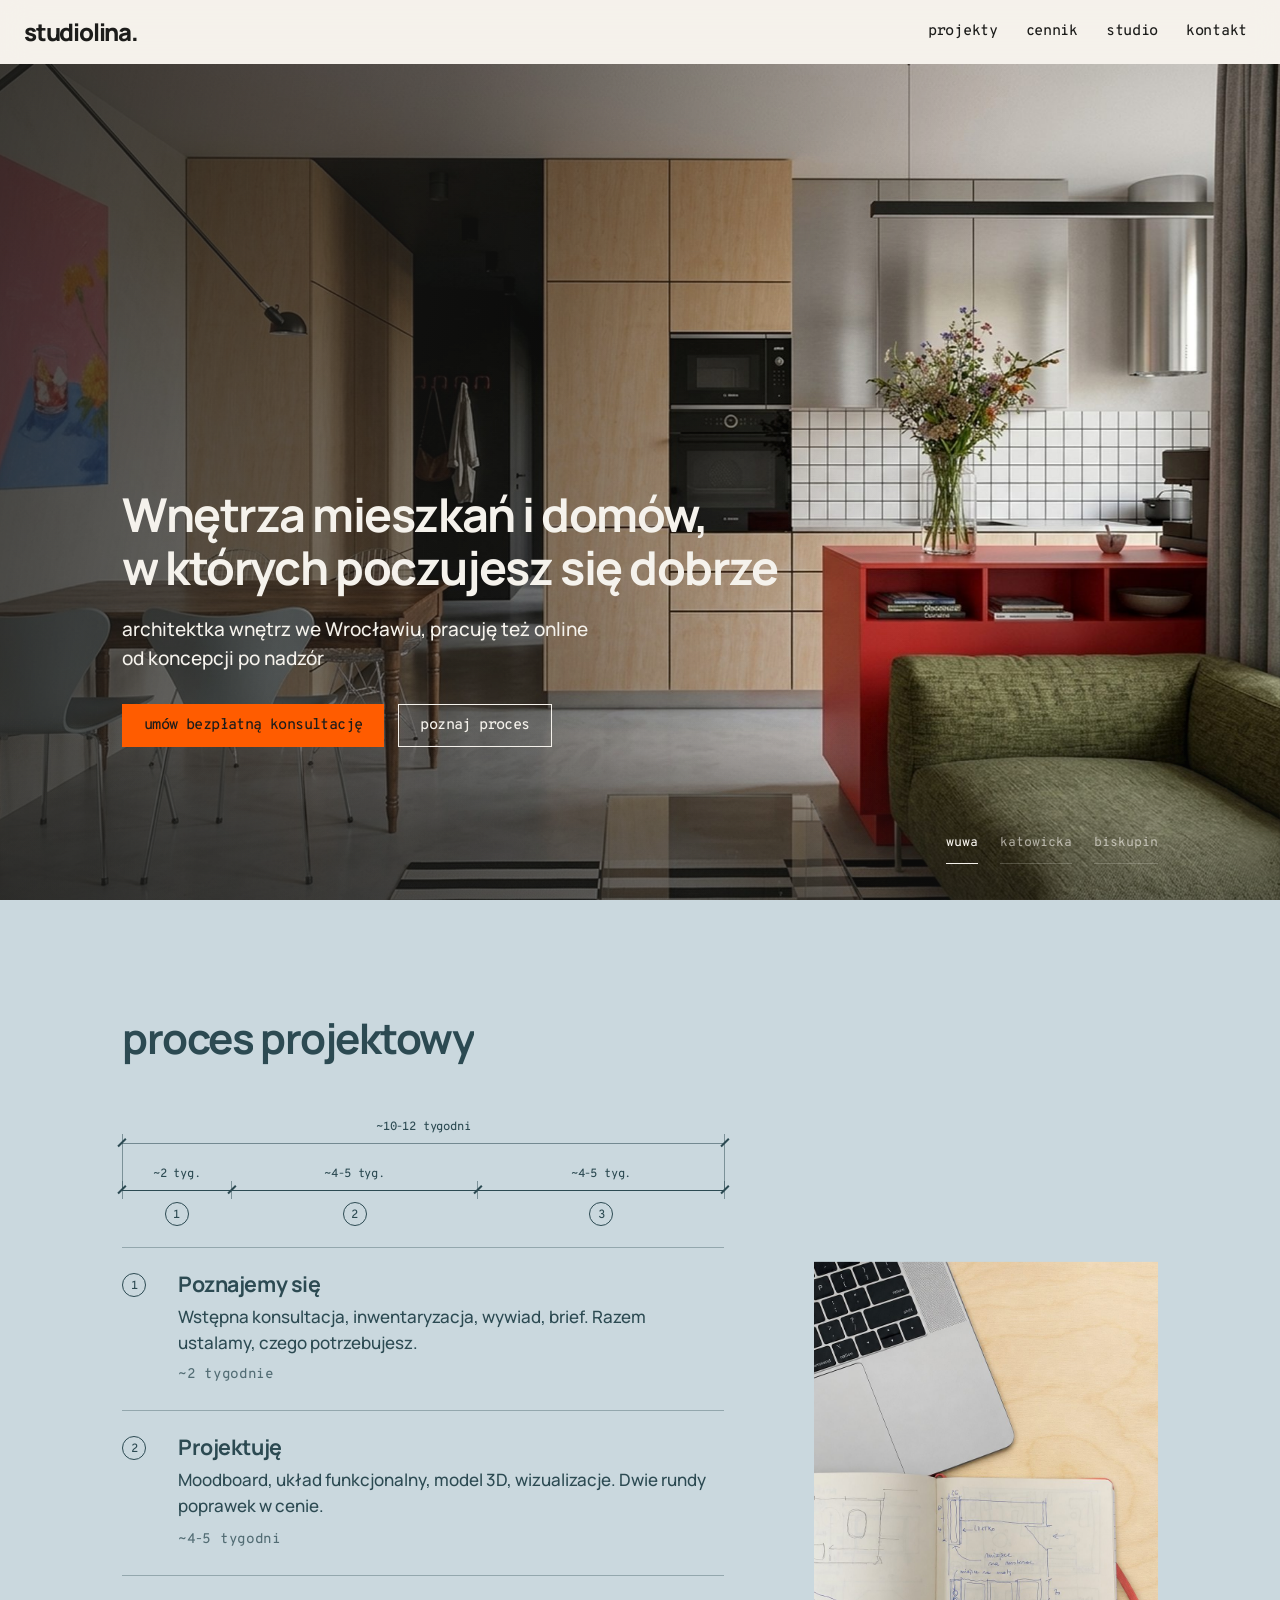
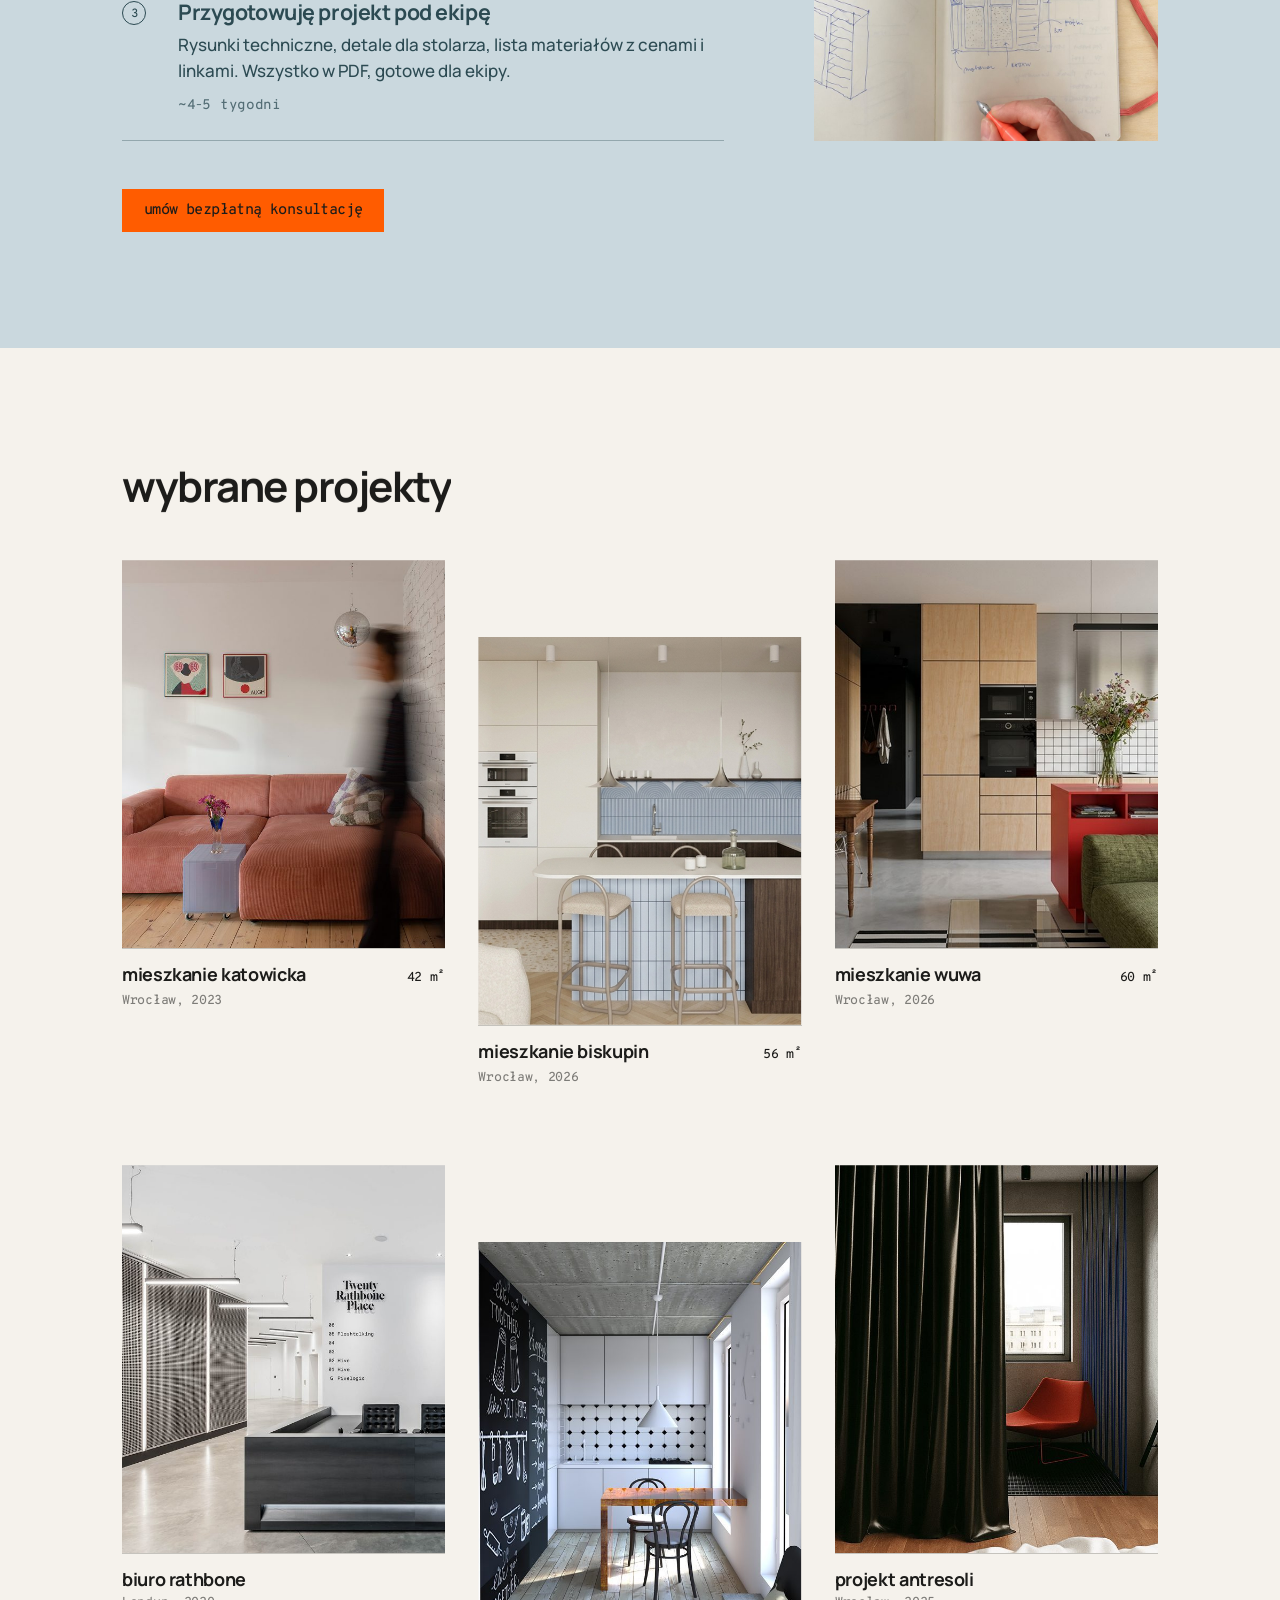
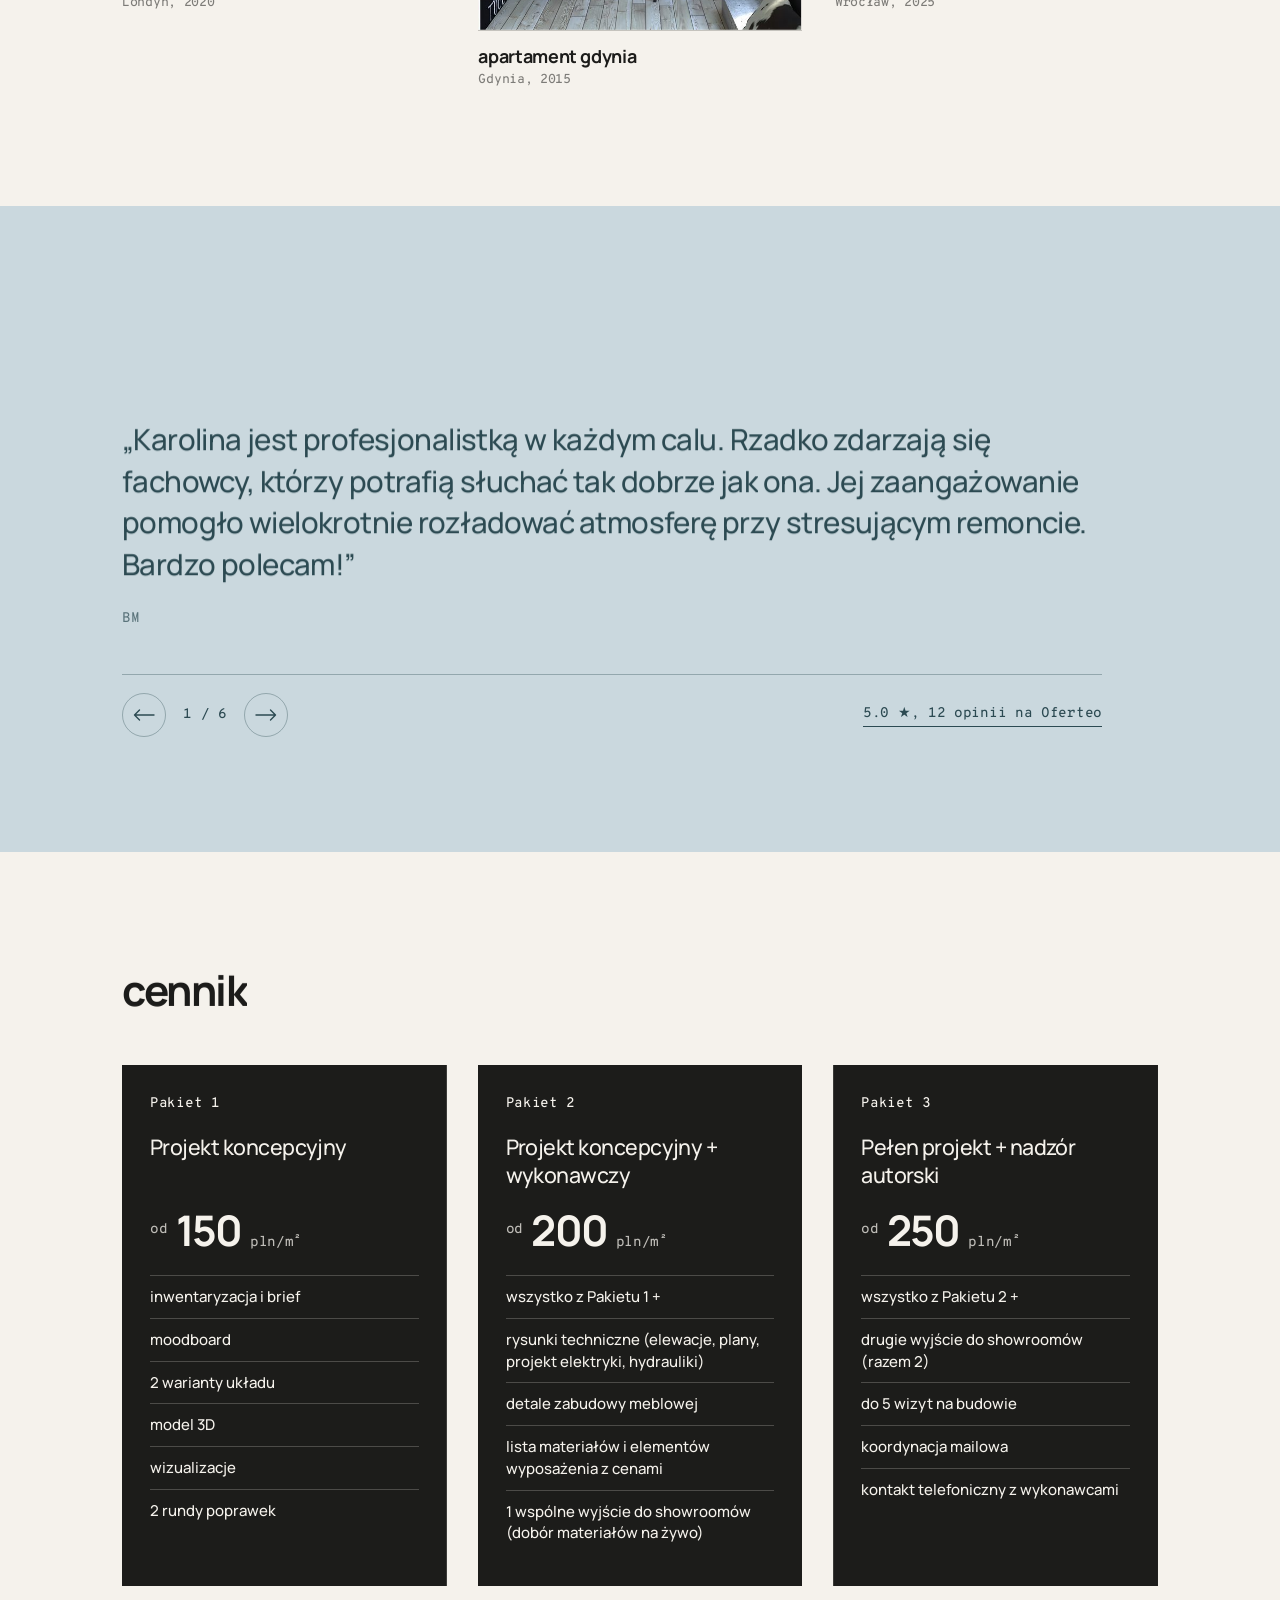
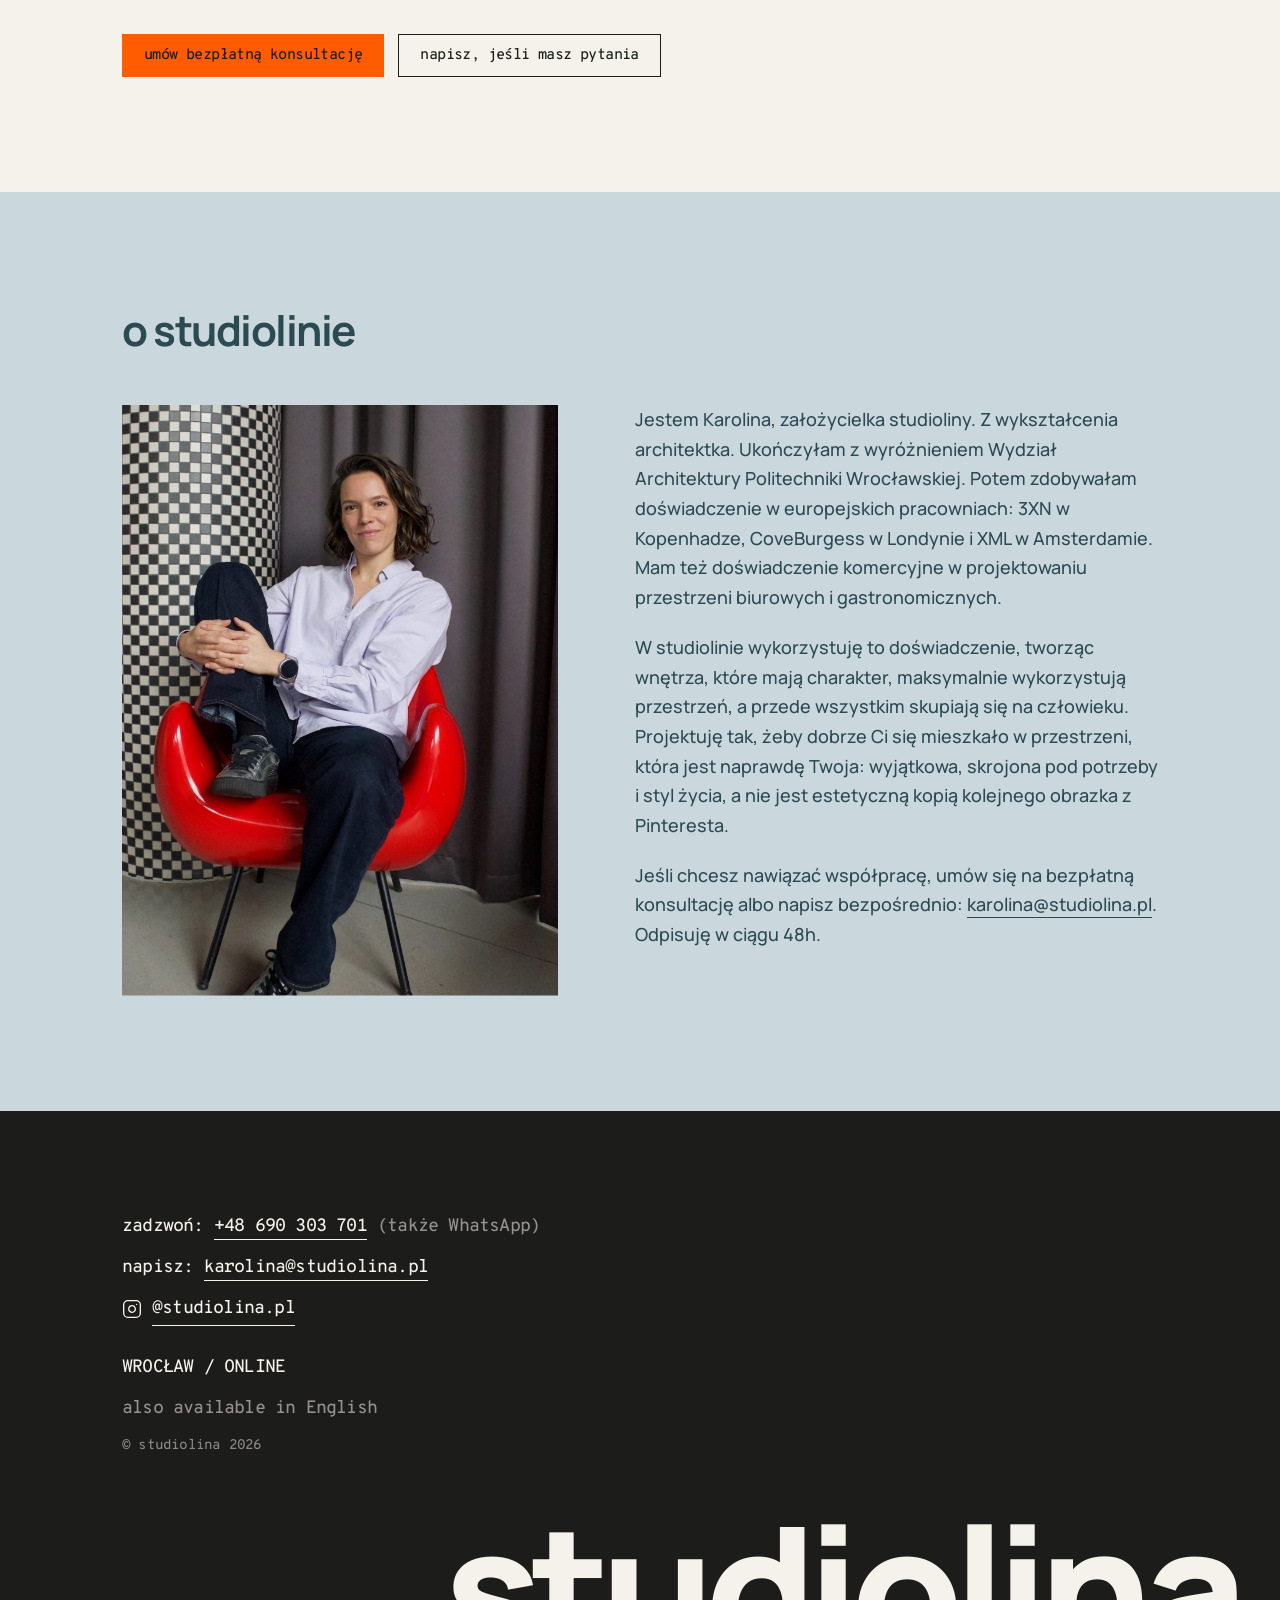
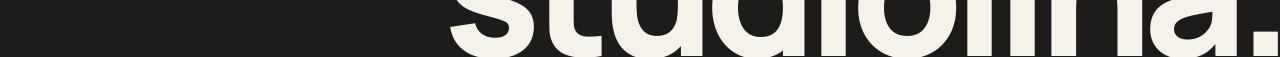
==== commit fd154e97: "Nowa strona: animacje, proces, przejscia miedzy stronami" ====
--- a/index.html
+++ b/index.html
@@ -12,422 +12,394 @@
 
   <meta charset="UTF-8">
   <meta name="viewport" content="width=device-width, initial-scale=1.0">
-  <meta name="description" content="Studiolina – projektowanie wnętrz Wrocław. Projektuję mieszkania i domy, w których dobrze się mieszka. Architektka z 10-letnim międzynarodowym doświadczeniem.">
-  <title>Studiolina – projektowanie wnętrz Wrocław</title>
+  <meta name="description" content="studiolina, projektowanie wnętrz Wrocław. Projektuję mieszkania i domy, w których dobrze się mieszka. Architektka z 10-letnim międzynarodowym doświadczeniem.">
+  <meta name="theme-color" content="#f5f2ec">
+  <title>studiolina | projektowanie wnętrz Wrocław</title>
 
   <!-- Open Graph (podgląd linku na LinkedIn, FB, WhatsApp) -->
   <meta property="og:type" content="website">
   <meta property="og:url" content="https://studiolina.pl">
-  <meta property="og:title" content="Studiolina – projektowanie wnętrz Wrocław">
+  <meta property="og:title" content="studiolina | projektowanie wnętrz Wrocław">
   <meta property="og:description" content="Projektuję mieszkania i domy, w których dobrze się mieszka. Architektka z 10-letnim międzynarodowym doświadczeniem.">
   <meta property="og:image" content="https://studiolina.pl/assets/hero.jpg">
   <meta property="og:image:width" content="1200">
   <meta property="og:image:height" content="630">
   <meta property="og:locale" content="pl_PL">
-  <meta property="og:site_name" content="Studiolina">
-
-  <!-- Twitter / X card -->
+  <meta property="og:site_name" content="studiolina">
+
   <meta name="twitter:card" content="summary_large_image">
-  <meta name="twitter:title" content="Studiolina – projektowanie wnętrz Wrocław">
+  <meta name="twitter:title" content="studiolina | projektowanie wnętrz Wrocław">
   <meta name="twitter:description" content="Projektuję mieszkania i domy, w których dobrze się mieszka.">
   <meta name="twitter:image" content="https://studiolina.pl/assets/hero.jpg">
 
-  <link rel="preload" href="assets/fonts/manrope-800.woff2" as="font" type="font/woff2" crossorigin>
+  <script>
+    // klasa .js włącza stany początkowe animacji (bez JS wszystko jest widoczne)
+    document.documentElement.classList.add('js');
+    // pełne "otwarcie" hero tylko przy pierwszym wejściu w sesji
+    try {
+      if (!sessionStorage.getItem('sl-intro') && !matchMedia('(prefers-reduced-motion: reduce)').matches) {
+        document.documentElement.classList.add('intro');
+        sessionStorage.setItem('sl-intro', '1');
+      }
+    } catch (e) {}
+    // bezpiecznik: jeśli main.js się nie wczyta, pokaż wszystko bez animacji
+    setTimeout(function () { if (!window.__slReady) document.documentElement.classList.remove('js', 'intro'); }, 3000);
+  </script>
+
+  <link rel="preload" href="assets/fonts/manrope-700.woff2" as="font" type="font/woff2" crossorigin>
   <link rel="preload" href="assets/fonts/manrope-500.woff2" as="font" type="font/woff2" crossorigin>
+  <link rel="preload" href="assets/hero.jpg" as="image" media="(min-width: 641px)">
   <link rel="stylesheet" href="style.css">
+  <script src="js/lenis.min.js" defer></script>
+  <script src="js/main.js" defer></script>
+  <script type="speculationrules">
+    { "prefetch": [{ "where": { "selector_matches": "a.work" }, "eagerness": "moderate" }] }
+  </script>
 </head>
-<body>
+<body class="page-home">
+
+  <a class="skip" href="#proces">przejdź do treści</a>
 
   <!-- NAV -->
-  <nav class="nav">
-    <a href="#" class="nav__logo">studiolina.</a>
-    <button class="nav__burger" aria-label="Menu" aria-expanded="false">
-      <span></span>
-      <span></span>
-      <span></span>
+  <header class="nav" data-nav>
+    <a href="#" class="nav__logo" aria-label="studiolina, strona główna">studiolina.</a>
+    <nav class="nav__links" id="menu" aria-label="Główna nawigacja">
+      <a href="#projekty"><span>projekty</span></a>
+      <a href="#cennik"><span>cennik</span></a>
+      <a href="#studio"><span>studio</span></a>
+      <a href="#kontakt"><span>kontakt</span></a>
+      <div class="nav__menu-foot">
+        <a href="mailto:karolina@studiolina.pl">karolina@studiolina.pl</a>
+        <a href="tel:+48690303701">+48 690 303 701</a>
+      </div>
+    </nav>
+    <button class="nav__burger" aria-label="Menu" aria-expanded="false" aria-controls="menu">
+      <span></span><span></span>
     </button>
-    <div class="nav__links">
-      <a href="#projekty">projekty</a>
-      <a href="#cennik">cennik</a>
-      <a href="#studio">studio</a>
-      <a href="#kontakt">kontakt</a>
-
-    </div>
-  </nav>
-
-  <!-- HERO -->
-  <section class="hero">
-    <div class="hero__slides">
-      <picture class="hero__slide is-active">
-        <source media="(max-width: 640px)" srcset="assets/hero_mobile.jpg">
-        <img src="assets/hero.jpg" alt="Projekt wnętrza – mieszkanie WUWA" class="hero__img">
-      </picture>
-      <picture class="hero__slide">
-        <img src="assets/hero_2.jpg" alt="Projekt wnętrza – mieszkanie Katowicka" class="hero__img">
-      </picture>
-      <picture class="hero__slide">
-        <source media="(max-width: 640px)" srcset="assets/biskupin_4_mobile.jpg">
-        <img src="assets/biskupin/biskupin_4.jpg" alt="Projekt wnętrza – mieszkanie Biskupin" class="hero__img">
-      </picture>
-      <!-- 4. slajd: dodaj tu kolejny <picture class="hero__slide">...</picture>, kropka dorobi się sama -->
-    </div>
-    <div class="hero__dots" aria-label="Wybór zdjęcia"></div>
-    <div class="hero__overlay">
-      <h1 class="hero__title">Wnętrza mieszkań i domów,<br>w których poczujesz się dobrze</h1>
-      <p class="hero__sub">architektka wnętrz we Wrocławiu, <br class="hero__br-mobile">pracuję też online<br>od koncepcji po nadzór</p>
-      <div class="hero__buttons">
-        <a href="https://calendly.com/karolina-studiolina/20min" target="_blank" rel="noopener" class="btn btn--primary">umów bezpłatną konsultację</a>
-        <a href="#proces" class="btn btn--outline">poznaj proces</a>
-      </div>
-    </div>
-  </section>
-
-  <!-- PROCES -->
-  <section id="proces" class="section section--accent">
-    <div class="container proces__inner">
-      <div class="proces__text">
-      <h2 class="section__title">proces projektowy</h2>
-      <ol class="proces__list">
-        <li>
-          <strong>Poznajemy się:</strong> wstępna konsultacja, inwentaryzacja, wywiad, brief.<br>
-          Razem ustalamy czego potrzebujesz. <span class="proces__time">~2 tygodnie.</span>
-        </li>
-        <li>
-          <strong>Projektuję:</strong> moodboard, układ funkcjonalny, model 3D, wizualizacje.<br>
-          dwie rundy poprawek w cenie. <span class="proces__time">~4-5 tygodni.</span>
-        </li>
-        <li>
-          <strong>Przygotowuję projekt pod ekipę:</strong> rysunki techniczne, detale dla stolarza,<br>
-          lista materiałów z cenami i linkami.<br>
-          Wszystko w PDF, gotowe dla ekipy. <span class="proces__time">~4-5 tygodni.</span>
-        </li>
-      </ol>
-      <a href="https://calendly.com/karolina-studiolina/20min" target="_blank" rel="noopener" class="btn btn--primary">umów bezpłatną konsultację</a>
-      </div>
-      <div class="proces__photo proces__photo--filled">
-        <img src="assets/process.jpg" alt="Szkicownik z odręcznymi rysunkami projektowymi – proces pracy Studiolina">
-      </div>
-    </div>
-  </section>
-
-  <!-- PROJEKTY -->
-  <section id="projekty" class="section">
-    <div class="container">
-      <h2 class="section__title section__title--dark">wybrane projekty</h2>
-      <div class="projekty__grid">
-        <a href="projekt-katowicka.html" class="projekty__item">
-          <div class="projekty__img-wrap">
+  </header>
+
+  <main>
+
+    <!-- HERO -->
+    <section class="hero" aria-label="Realizacje studioliny">
+      <div class="hero__frame">
+        <div class="hero__slides" data-hero-parallax>
+          <figure class="hero__slide is-active" data-label="mieszkanie wuwa">
             <picture>
-              <source media="(max-width: 640px)" srcset="assets/01_mieszkanie_katowicka_mobile.jpg">
-              <img src="assets/01_mieszkanie_katowicka.jpg" alt="Projekt mieszkania Katowicka">
+              <source media="(max-width: 640px)" srcset="assets/hero_mobile.jpg">
+              <img src="assets/hero.jpg" alt="Projekt wnętrza, mieszkanie WUWA we Wrocławiu" class="hero__img" fetchpriority="high">
             </picture>
+          </figure>
+          <figure class="hero__slide hero__slide--bottom" data-label="mieszkanie katowicka">
+            <picture>
+              <img data-src="assets/hero_2.jpg" alt="Projekt wnętrza, mieszkanie Katowicka we Wrocławiu" class="hero__img">
+            </picture>
+          </figure>
+          <figure class="hero__slide" data-label="mieszkanie biskupin">
+            <picture>
+              <source media="(max-width: 640px)" data-srcset="assets/biskupin_4_mobile.jpg">
+              <img data-src="assets/biskupin/biskupin_4.jpg" alt="Projekt wnętrza, mieszkanie Biskupin we Wrocławiu" class="hero__img">
+            </picture>
+          </figure>
+          <!-- kolejny slajd: dodaj <figure class="hero__slide" data-label="...">, przełącznik dorobi się sam -->
+        </div>
+        <div class="hero__shade" aria-hidden="true"></div>
+      </div>
+
+      <div class="hero__content">
+        <h1 class="hero__title" data-split>Wnętrza mieszkań i domów, <br class="br-d">w których poczujesz się dobrze</h1>
+        <p class="hero__sub">architektka wnętrz we Wrocławiu, <br class="br-m">pracuję też online<br>od koncepcji po nadzór</p>
+        <div class="hero__buttons">
+          <a href="https://calendly.com/karolina-studiolina/20min" target="_blank" rel="noopener" class="btn btn--primary"><span>umów bezpłatną konsultację</span></a>
+          <a href="#proces" class="btn btn--ghost"><span>poznaj proces</span></a>
+        </div>
+      </div>
+
+      <div class="hero__switch" role="group" aria-label="Zmień zdjęcie"></div>
+    </section>
+
+    <!-- PROCES -->
+    <section id="proces" class="section section--pigeon">
+      <div class="container proces">
+        <div class="proces__main">
+          <h2 class="section__title" data-split>proces projektowy</h2>
+
+          <!-- łańcuch wymiarowy: długości odcinków = orientacyjny czas etapów -->
+          <div class="chain" data-chain role="img" aria-label="Orientacyjny czas całego procesu: około 10 do 12 tygodni. Etap 1 około 2 tygodnie, etap 2 i 3 po około 4 do 5 tygodni.">
+            <div class="chain__total">
+              <span class="chain__line"></span>
+              <i class="chain__tick chain__tick--start"></i>
+              <i class="chain__tick chain__tick--end"></i>
+              <span class="chain__label">~10<span class="hy">-</span>12 tygodni</span>
+            </div>
+            <div class="chain__row">
+              <div class="chain__seg" data-seg="1" style="--w:2; --i:0">
+                <span class="chain__line"></span>
+                <i class="chain__tick chain__tick--start"></i>
+                <span class="chain__label">~2 tyg.</span>
+                <span class="chain__num">1</span>
+              </div>
+              <div class="chain__seg" data-seg="2" style="--w:4.5; --i:1">
+                <span class="chain__line"></span>
+                <i class="chain__tick chain__tick--start"></i>
+                <span class="chain__label">~4<span class="hy">-</span>5 tyg.</span>
+                <span class="chain__num">2</span>
+              </div>
+              <div class="chain__seg" data-seg="3" style="--w:4.5; --i:2">
+                <span class="chain__line"></span>
+                <i class="chain__tick chain__tick--start"></i>
+                <i class="chain__tick chain__tick--end"></i>
+                <span class="chain__label">~4<span class="hy">-</span>5 tyg.</span>
+                <span class="chain__num">3</span>
+              </div>
+            </div>
           </div>
-          <p class="projekty__label">mieszkanie katowicka</p>
-        </a>
-        <a href="projekt-biskupin.html" class="projekty__item">
-          <div class="projekty__img-wrap">
-            <picture>
-              <source media="(max-width: 640px)" srcset="assets/02_wille_biskupin_mobile.jpg">
-              <img src="assets/02_wille_biskupin.jpg" alt="Mieszkanie Biskupin">
-            </picture>
+
+          <ol class="steps">
+            <li class="step" data-step="1" data-reveal="fade" style="--d:.9s">
+              <span class="step__num" aria-hidden="true">1</span>
+              <div>
+                <h3 class="step__name">Poznajemy się</h3>
+                <p>Wstępna konsultacja, inwentaryzacja, wywiad, brief. Razem ustalamy, czego potrzebujesz.</p>
+                <p class="step__time">~2 tygodnie</p>
+              </div>
+            </li>
+            <li class="step" data-step="2" data-reveal="fade" style="--d:1.05s">
+              <span class="step__num" aria-hidden="true">2</span>
+              <div>
+                <h3 class="step__name">Projektuję</h3>
+                <p>Moodboard, układ funkcjonalny, model 3D, wizualizacje. Dwie rundy poprawek w cenie.</p>
+                <p class="step__time">~4<span class="hy">-</span>5 tygodni</p>
+              </div>
+            </li>
+            <li class="step" data-step="3" data-reveal="fade" style="--d:1.2s">
+              <span class="step__num" aria-hidden="true">3</span>
+              <div>
+                <h3 class="step__name">Przygotowuję projekt pod ekipę</h3>
+                <p>Rysunki techniczne, detale dla stolarza, lista materiałów z cenami i linkami. Wszystko w PDF, gotowe dla ekipy.</p>
+                <p class="step__time">~4<span class="hy">-</span>5 tygodni</p>
+              </div>
+            </li>
+          </ol>
+
+          <a href="https://calendly.com/karolina-studiolina/20min" target="_blank" rel="noopener" class="btn btn--primary" data-reveal="fade"><span>umów bezpłatną konsultację</span></a>
+        </div>
+
+        <figure class="proces__photo media" data-reveal="media">
+          <img src="assets/process.jpg" alt="Szkicownik z odręcznymi rysunkami projektowymi, proces pracy studioliny" loading="lazy" data-parallax="0.08">
+        </figure>
+      </div>
+    </section>
+
+    <!-- PROJEKTY -->
+    <section id="projekty" class="section">
+      <div class="container">
+        <h2 class="section__title section__title--ink" data-split>wybrane projekty</h2>
+
+        <div class="works">
+          <a href="projekt-katowicka.html" class="work" data-project="katowicka">
+            <div class="work__media media" data-reveal="media">
+              <img src="assets/01_mieszkanie_katowicka_mobile.jpg" alt="Mieszkanie Katowicka, salon z różową sofą" loading="lazy">
+            </div>
+            <div class="work__cap">
+              <span class="work__rule" aria-hidden="true"></span>
+              <h3 class="work__name">mieszkanie katowicka</h3>
+              <span class="work__area">42 m²</span>
+              <p class="work__meta">Wrocław, 2023</p>
+            </div>
+          </a>
+          <a href="projekt-biskupin.html" class="work" data-project="biskupin">
+            <div class="work__media media" data-reveal="media">
+              <img src="assets/02_wille_biskupin_mobile.jpg" alt="Mieszkanie Biskupin, kuchnia z niebieskimi płytkami" loading="lazy">
+            </div>
+            <div class="work__cap">
+              <span class="work__rule" aria-hidden="true"></span>
+              <h3 class="work__name">mieszkanie biskupin</h3>
+              <span class="work__area">56 m²</span>
+              <p class="work__meta">Wrocław, 2026</p>
+            </div>
+          </a>
+          <a href="projekt-wuwa.html" class="work" data-project="wuwa">
+            <div class="work__media media" data-reveal="media">
+              <img src="assets/03_mieszkanie_wuwa_mobile.jpg" alt="Mieszkanie WUWA, kuchnia ze sklejki z czerwoną wyspą" loading="lazy">
+            </div>
+            <div class="work__cap">
+              <span class="work__rule" aria-hidden="true"></span>
+              <h3 class="work__name">mieszkanie wuwa</h3>
+              <span class="work__area">60 m²</span>
+              <p class="work__meta">Wrocław, 2026</p>
+            </div>
+          </a>
+          <a href="projekt-rathbone.html" class="work" data-project="rathbone">
+            <div class="work__media media" data-reveal="media">
+              <img src="assets/04_biuro_londyn_mobile.jpg" alt="Biuro 20 Rathbone Place w Londynie, recepcja" loading="lazy">
+            </div>
+            <div class="work__cap">
+              <span class="work__rule" aria-hidden="true"></span>
+              <h3 class="work__name">biuro rathbone</h3>
+              <p class="work__meta">Londyn, 2020</p>
+            </div>
+          </a>
+          <a href="projekt-gdynia.html" class="work" data-project="gdynia">
+            <div class="work__media media" data-reveal="media">
+              <img src="assets/05_apartament_gdynia_mobile.jpg" alt="Apartament Gdynia, aneks z czarną ścianą" loading="lazy">
+            </div>
+            <div class="work__cap">
+              <span class="work__rule" aria-hidden="true"></span>
+              <h3 class="work__name">apartament gdynia</h3>
+              <p class="work__meta">Gdynia, 2015</p>
+            </div>
+          </a>
+          <a href="projekt-antresola.html" class="work" data-project="antresola">
+            <div class="work__media media" data-reveal="media">
+              <img src="assets/06_projekt_antersoli_mobile.jpg" alt="Antresola, czarna kurtyna i czerwony fotel" loading="lazy">
+            </div>
+            <div class="work__cap">
+              <span class="work__rule" aria-hidden="true"></span>
+              <h3 class="work__name">projekt antresoli</h3>
+              <p class="work__meta">Wrocław, 2025</p>
+            </div>
+          </a>
+        </div>
+      </div>
+    </section>
+
+    <!-- OPINIE -->
+    <section id="opinie" class="section section--pigeon">
+      <div class="container">
+        <h2 class="section__title" data-split>opinie</h2>
+
+        <div class="quotes" data-quotes aria-roledescription="karuzela" aria-label="Opinie klientów">
+          <div class="quotes__track" aria-live="polite">
+            <blockquote class="quote is-active">
+              <p class="quote__text">„Karolina jest profesjonalistką w każdym calu. Rzadko zdarzają się fachowcy, którzy potrafią słuchać tak dobrze jak ona. Jej zaangażowanie pomogło wielokrotnie rozładować atmosferę przy stresującym remoncie. Bardzo polecam!”</p>
+              <footer class="quote__author">BM</footer>
+            </blockquote>
+            <blockquote class="quote">
+              <p class="quote__text">„Na każdym etapie czułam, że moje potrzeby są dobrze rozumiane. O niektórych rozwiązaniach Karoliny nawet bym wcześniej nie pomyślała, widać od razu, że zna się na temacie. I co najważniejsze, wszystko na czas. Polecam!”</p>
+              <footer class="quote__author">Karolina</footer>
+            </blockquote>
+            <blockquote class="quote">
+              <p class="quote__text">„Zmysł estetyki i minimalizmu, o który mi chodziło, został spełniony totalnie! Możliwość oglądania finalnych wersji w dwóch opcjach nie zdarza się często. I teraz mieszka się lepiej.”</p>
+              <footer class="quote__author">Paweł</footer>
+            </blockquote>
+            <blockquote class="quote">
+              <p class="quote__text">„Jestem absolutnie zachwycona współpracą! Projekt idealnie trafił w moje gusta i potrzeby. Po realizacji mieszkanie wygląda obłędnie! Świetny kontakt, zdecydowanie polecam!”</p>
+              <footer class="quote__author">Teresa</footer>
+            </blockquote>
+            <blockquote class="quote">
+              <p class="quote__text">„Myślałem, że w moim mieszkaniu nie da się już nic zrobić i na zawsze pozostanie nijakie, ale dzięki studiolinie moje cztery kąty zyskały nową jakość. Polecam z czystym sumieniem.”</p>
+              <footer class="quote__author">Bartosz</footer>
+            </blockquote>
+            <blockquote class="quote">
+              <p class="quote__text">„Świetnie mi się współpracowało z Karoliną. Mój salon uzyskał piękną duszę. Karolina dopasowała styl, który mi odpowiadał, budżet i funkcjonalność. Jestem bardzo zadowolona i szczerze polecam!”</p>
+              <footer class="quote__author">Monika</footer>
+            </blockquote>
           </div>
-          <p class="projekty__label">mieszkanie biskupin</p>
-        </a>
-        <a href="projekt-wuwa.html" class="projekty__item">
-          <div class="projekty__img-wrap">
-            <picture>
-              <source media="(max-width: 640px)" srcset="assets/03_mieszkanie_wuwa_mobile.jpg">
-              <img src="assets/03_mieszkanie_wuwa.jpg" alt="Mieszkanie WUWA">
-            </picture>
+
+          <div class="quotes__bar">
+            <div class="quotes__nav">
+              <button class="quotes__arrow" data-dir="-1" aria-label="Poprzednia opinia">
+                <svg width="22" height="12" viewBox="0 0 22 12" fill="none" aria-hidden="true"><path d="M21 6H1.5M6.5 1 1.5 6l5 5" stroke="currentColor" stroke-width="1.4" stroke-linecap="round" stroke-linejoin="round"/></svg>
+              </button>
+              <span class="quotes__count"><span data-quote-index>1</span> / <span data-quote-total>6</span></span>
+              <button class="quotes__arrow" data-dir="1" aria-label="Następna opinia">
+                <svg width="22" height="12" viewBox="0 0 22 12" fill="none" aria-hidden="true"><path d="M1 6h19.5M15.5 1l5 5-5 5" stroke="currentColor" stroke-width="1.4" stroke-linecap="round" stroke-linejoin="round"/></svg>
+              </button>
+            </div>
+            <a class="quotes__source link" href="https://www.oferteo.pl/studiolina/firma/7150575" target="_blank" rel="noopener">5.0 ★, 12 opinii na Oferteo</a>
           </div>
-          <p class="projekty__label">mieszkanie wuwa</p>
-        </a>
-        <a href="projekt-rathbone.html" class="projekty__item">
-          <div class="projekty__img-wrap">
-            <picture>
-              <source media="(max-width: 640px)" srcset="assets/04_biuro_londyn_mobile.jpg">
-              <img src="assets/04_biuro_londyn.jpg" alt="Biuro Rathbone Londyn">
-            </picture>
-          </div>
-          <p class="projekty__label">biuro rathbone</p>
-        </a>
-        <a href="projekt-gdynia.html" class="projekty__item">
-          <div class="projekty__img-wrap">
-            <picture>
-              <source media="(max-width: 640px)" srcset="assets/05_apartament_gdynia_mobile.jpg">
-              <img src="assets/05_apartament_gdynia.jpg" alt="Apartament Gdynia">
-            </picture>
-          </div>
-          <p class="projekty__label">apartament gdynia</p>
-        </a>
-        <a href="projekt-antresola.html" class="projekty__item">
-          <div class="projekty__img-wrap">
-            <picture>
-              <source media="(max-width: 640px)" srcset="assets/06_projekt_antersoli_mobile.jpg">
-              <img src="assets/06_projekt_antersoli.jpg" alt="Projekt antresoli">
-            </picture>
-          </div>
-          <p class="projekty__label">projekt antresoli</p>
-        </a>
-      </div>
-    </div>
-  </section>
-
-  <!-- OPINIE -->
-  <section id="opinie" class="section section--accent">
-    <div class="container">
-      <h2 class="section__title">opinie</h2>
-      <div class="opinie__carousel">
-        <button class="opinie__arrow opinie__arrow--prev" aria-label="Poprzednia opinia">
-          <svg width="18" height="34" viewBox="0 0 18 34" fill="none" xmlns="http://www.w3.org/2000/svg" aria-hidden="true">
-            <path d="M16 2 3 17l13 15" stroke="currentColor" stroke-width="3" stroke-linecap="round" stroke-linejoin="round"/>
-          </svg>
-        </button>
-        <div class="opinie__track">
-          <div class="opinie__slide opinie__slide--active">
-            <div class="opinie__pair">
-              <blockquote class="opinie__item">
-                <p class="opinie__text">Karolina jest profesjonalistką w każdym calu. Rzadko zdarzają się fachowcy, którzy potrafią słuchać tak dobrze jak ona. Jej zaangażowanie pomogło wielokrotnie rozładować atmosferę przy stresującym remoncie. Bardzo polecam!</p>
-                <footer class="opinie__author">BM</footer>
-              </blockquote>
-              <blockquote class="opinie__item">
-                <p class="opinie__text">Na każdym etapie czułam, że moje potrzeby są dobrze rozumiane. O niektórych rozwiązaniach Karoliny nawet bym wcześniej nie pomyślała, widać od razu, że zna się na temacie. I co najważniejsze, wszystko na czas. Polecam!</p>
-                <footer class="opinie__author">Karolina</footer>
-              </blockquote>
-            </div>
-          </div>
-          <div class="opinie__slide">
-            <div class="opinie__pair">
-              <blockquote class="opinie__item">
-                <p class="opinie__text">Zmysł estetyki i minimalizmu, o który mi chodziło, został spełniony totalnie! Możliwość oglądania finalnych wersji w dwóch opcjach nie zdarza się często. I teraz mieszka się lepiej.</p>
-                <footer class="opinie__author">Paweł</footer>
-              </blockquote>
-              <blockquote class="opinie__item">
-                <p class="opinie__text">Jestem absolutnie zachwycona współpracą! Projekt idealnie trafił w moje gusta i potrzeby. Po realizacji mieszkanie wygląda obłędnie! Świetny kontakt, zdecydowanie polecam!</p>
-                <footer class="opinie__author">Teresa</footer>
-              </blockquote>
-            </div>
-          </div>
-          <div class="opinie__slide">
-            <div class="opinie__pair">
-              <blockquote class="opinie__item">
-                <p class="opinie__text">Myślałem, że w moim mieszkaniu nie da się już nic zrobić i na zawsze pozostanie nijakie, ale dzięki Studiolina moje cztery kąty zyskały nową jakość. Polecam z czystym sumieniem.</p>
-                <footer class="opinie__author">Bartosz</footer>
-              </blockquote>
-              <blockquote class="opinie__item">
-                <p class="opinie__text">Świetnie mi się współpracowało z Karoliną. Mój salon uzyskał piękną duszę. Karolina dopasowała styl, który mi odpowiadał, budżet i funkcjonalność. Jestem bardzo zadowolona i szczerze polecam!</p>
-                <footer class="opinie__author">Monika</footer>
-              </blockquote>
-            </div>
-          </div>
-        </div>
-        <button class="opinie__arrow opinie__arrow--next" aria-label="Następna opinia">
-          <svg width="18" height="34" viewBox="0 0 18 34" fill="none" xmlns="http://www.w3.org/2000/svg" aria-hidden="true">
-            <path d="M2 2 15 17 2 32" stroke="currentColor" stroke-width="3" stroke-linecap="round" stroke-linejoin="round"/>
-          </svg>
-        </button>
-      </div>
-      <p class="opinie__source"><a href="https://www.oferteo.pl/studiolina/firma/7150575" target="_blank" rel="noopener">5.0 ★ · 12 opinii na Oferteo</a></p>
-    </div>
-  </section>
-
-  <!-- CENNIK -->
-  <section id="cennik" class="section">
-    <div class="container">
-      <h2 class="section__title section__title--dark">cennik</h2>
-      <div class="cennik__grid">
-
-        <div class="cennik__card">
-          <h3 class="cennik__name">Pakiet 1</h3>
-          <p class="cennik__desc">Projekt koncepcyjny</p>
-          <p class="cennik__price">od 150 pln/m²</p>
-          <ul class="cennik__list">
-            <li>inwentaryzacja i brief</li>
-            <li>moodboard</li>
-            <li>2 warianty układu</li>
-            <li>model 3D</li>
-            <li>wizualizacje</li>
-            <li>2 rundy poprawek</li>
-          </ul>
-        </div>
-
-        <div class="cennik__card">
-          <h3 class="cennik__name">Pakiet 2</h3>
-          <p class="cennik__desc">Projekt koncepcyjny + wykonawczy</p>
-          <p class="cennik__price">od 200 pln/m²</p>
-          <ul class="cennik__list">
-            <li>wszystko z Pakietu 1 +</li>
-            <li>rysunki techniczne (elewacje, plany,<br>projekt elektryki, hydrauliki)</li>
-            <li>detale zabudowy meblowej</li>
-            <li>lista materiałów i elementów<br>wyposażenia z cenami</li>
-            <li>1 wspólne wyjście do showroomów<br>(dobór materiałów na żywo)</li>
-          </ul>
-        </div>
-
-        <div class="cennik__card">
-          <h3 class="cennik__name">Pakiet 3</h3>
-          <p class="cennik__desc">Pełen projekt + nadzór autorski</p>
-          <p class="cennik__price">od 250 pln/m²</p>
-          <ul class="cennik__list">
-            <li>wszystko z Pakietu 2 +</li>
-            <li>drugie wyjście do showroomów<br>(razem 2)</li>
-            <li>do 5 wizyt na budowie</li>
-            <li>koordynacja mailowa</li>
-            <li>kontakt telefoniczny z wykonawcami</li>
-          </ul>
-        </div>
-
-      </div>
-      <div class="cennik__cta">
-        <a href="https://calendly.com/karolina-studiolina/20min" target="_blank" rel="noopener" class="btn btn--primary">umów bezpłatną konsultację</a>
-        <a href="mailto:karolina@studiolina.pl" class="btn btn--outline">napisz, jeśli masz pytania</a>
-      </div>
-    </div>
-  </section>
-
-  <!-- O STUDIOLINIE -->
-  <section id="studio" class="section section--accent">
-    <div class="container">
-      <h2 class="section__title">o studiolinie</h2>
-      <div class="about__grid">
-        <img src="assets/about_foto.jpg" alt="Karolina Gawlik – architektka wnętrz" class="about__photo">
+        </div>
+      </div>
+    </section>
+
+    <!-- CENNIK -->
+    <section id="cennik" class="section">
+      <div class="container">
+        <h2 class="section__title section__title--ink" data-split>cennik</h2>
+
+        <div class="plans">
+          <article class="plan" data-reveal="plan" style="--d:0s">
+            <p class="plan__tier">Pakiet 1</p>
+            <h3 class="plan__name">Projekt koncepcyjny</h3>
+            <p class="plan__price"><span class="plan__from">od</span> 150 <span class="plan__unit">pln/m²</span></p>
+            <ul class="plan__list">
+              <li>inwentaryzacja i brief</li>
+              <li>moodboard</li>
+              <li>2 warianty układu</li>
+              <li>model 3D</li>
+              <li>wizualizacje</li>
+              <li>2 rundy poprawek</li>
+            </ul>
+          </article>
+
+          <article class="plan" data-reveal="plan" style="--d:.12s">
+            <p class="plan__tier">Pakiet 2</p>
+            <h3 class="plan__name">Projekt koncepcyjny + wykonawczy</h3>
+            <p class="plan__price"><span class="plan__from">od</span> 200 <span class="plan__unit">pln/m²</span></p>
+            <ul class="plan__list">
+              <li>wszystko z Pakietu 1 +</li>
+              <li>rysunki techniczne (elewacje, plany, projekt elektryki, hydrauliki)</li>
+              <li>detale zabudowy meblowej</li>
+              <li>lista materiałów i elementów wyposażenia z cenami</li>
+              <li>1 wspólne wyjście do showroomów (dobór materiałów na żywo)</li>
+            </ul>
+          </article>
+
+          <article class="plan" data-reveal="plan" style="--d:.24s">
+            <p class="plan__tier">Pakiet 3</p>
+            <h3 class="plan__name">Pełen projekt + nadzór autorski</h3>
+            <p class="plan__price"><span class="plan__from">od</span> 250 <span class="plan__unit">pln/m²</span></p>
+            <ul class="plan__list">
+              <li>wszystko z Pakietu 2 +</li>
+              <li>drugie wyjście do showroomów (razem 2)</li>
+              <li>do 5 wizyt na budowie</li>
+              <li>koordynacja mailowa</li>
+              <li>kontakt telefoniczny z wykonawcami</li>
+            </ul>
+          </article>
+        </div>
+
+        <div class="cta-row" data-reveal="fade">
+          <a href="https://calendly.com/karolina-studiolina/20min" target="_blank" rel="noopener" class="btn btn--primary"><span>umów bezpłatną konsultację</span></a>
+          <a href="mailto:karolina@studiolina.pl" class="btn btn--outline"><span>napisz, jeśli masz pytania</span></a>
+        </div>
+      </div>
+    </section>
+
+    <!-- O STUDIOLINIE -->
+    <section id="studio" class="section section--pigeon">
+      <div class="container about">
+        <h2 class="section__title about__title" data-split>o studiolinie</h2>
+        <figure class="about__photo media" data-reveal="media">
+          <img src="assets/about_foto.jpg" alt="Karolina Gawlik, architektka wnętrz, na czerwonym fotelu" loading="lazy" data-parallax="0.06">
+        </figure>
         <div class="about__text">
-          <p>Jestem Karolina, założycielka studioliny. Z wykształcenia architektka. Ukończyłam z wyróżnieniem Wydział Architektury Politechniki Wrocławskiej. Potem zdobywałam doświadczenie w europejskich pracowniach: 3XN w Kopenhadze, CoveBurgess w Londynie i XML w Amsterdamie. Mam też doświadczenie komercyjne w projektowaniu przestrzeni biurowych i gastronomicznych.</p>
-          <p>W studiolinie wykorzystuję to doświadczenie, tworząc wnętrza, które mają charakter, maksymalnie wykorzystują przestrzeń, a przede wszystkim skupiają się na człowieku. Projektuję tak, żeby dobrze Ci się mieszkało w przestrzeni, która jest naprawdę Twoja — wyjątkowa, skrojona pod potrzeby i styl życia, a nie jest estetyczną kopią kolejnego obrazka z Pinteresta.</p>
-          <p>Jeśli chcesz nawiązać współpracę, umów się na bezpłatną konsultację albo napisz bezpośrednio: <a href="mailto:karolina@studiolina.pl">karolina@studiolina.pl</a>. Odpisuję w ciągu 48h.</p>
-        </div>
-      </div>
-    </div>
-  </section>
+          <p data-reveal="fade">Jestem Karolina, założycielka studioliny. Z wykształcenia architektka. Ukończyłam z wyróżnieniem Wydział Architektury Politechniki Wrocławskiej. Potem zdobywałam doświadczenie w europejskich pracowniach: 3XN w Kopenhadze, CoveBurgess w Londynie i XML w Amsterdamie. Mam też doświadczenie komercyjne w projektowaniu przestrzeni biurowych i gastronomicznych.</p>
+          <p data-reveal="fade" style="--d:.1s">W studiolinie wykorzystuję to doświadczenie, tworząc wnętrza, które mają charakter, maksymalnie wykorzystują przestrzeń, a przede wszystkim skupiają się na człowieku. Projektuję tak, żeby dobrze Ci się mieszkało w przestrzeni, która jest naprawdę Twoja: wyjątkowa, skrojona pod potrzeby i styl życia, a nie jest estetyczną kopią kolejnego obrazka z Pinteresta.</p>
+          <p data-reveal="fade" style="--d:.2s">Jeśli chcesz nawiązać współpracę, umów się na bezpłatną konsultację albo napisz bezpośrednio: <a class="link" href="mailto:karolina@studiolina.pl">karolina@studiolina.pl</a>. Odpisuję w ciągu 48h.</p>
+        </div>
+      </div>
+    </section>
+
+  </main>
 
   <!-- KONTAKT / FOOTER -->
-  <footer id="kontakt" class="footer">
-    <div class="container footer__content">
+  <footer id="kontakt" class="footer" data-footer>
+    <div class="container footer__grid">
       <div class="footer__info">
-        <p>zadzwoń: <a href="tel:+48690303701">+48 690 303 701</a> <span class="footer__note">(także WhatsApp)</span></p>
-        <p>napisz: <a href="mailto:karolina@studiolina.pl">karolina@studiolina.pl</a></p>
-        <p>śledź: <a href="https://instagram.com/studiolina.pl" target="_blank" rel="noopener">@studiolina.pl</a></p>
+        <p>zadzwoń: <a class="link" href="tel:+48690303701">+48 690 303 701</a> <span class="footer__note">(także WhatsApp)</span></p>
+        <p>napisz: <a class="link" href="mailto:karolina@studiolina.pl">karolina@studiolina.pl</a></p>
+        <p><a class="footer__ig" href="https://instagram.com/studiolina.pl" target="_blank" rel="noopener" aria-label="Instagram: @studiolina.pl"><!-- ikona: Lucide (ISC) --><svg class="footer__ig-icon" width="20" height="20" viewBox="0 0 24 24" fill="none" stroke="currentColor" stroke-width="1.6" stroke-linecap="round" stroke-linejoin="round" aria-hidden="true"><rect width="20" height="20" x="2" y="2" rx="5" ry="5"/><path d="M16 11.37A4 4 0 1 1 12.63 8 4 4 0 0 1 16 11.37z"/><line x1="17.5" x2="17.51" y1="6.5" y2="6.5"/></svg><span class="link">@studiolina.pl</span></a></p>
+      </div>
+      <div class="footer__side">
         <p class="footer__location">WROCŁAW / ONLINE</p>
         <p class="footer__lang">also available in English</p>
         <p class="footer__copy">© studiolina 2026</p>
       </div>
-      <p class="footer__logo">studiolina.</p>
     </div>
+    <p class="footer__logo" aria-hidden="true" data-letters>studiolina.</p>
   </footer>
 
-
-  <script>
-    const burger = document.querySelector('.nav__burger');
-    const links = document.querySelector('.nav__links');
-
-    burger.addEventListener('click', () => {
-      burger.classList.toggle('active');
-      links.classList.toggle('open');
-      burger.setAttribute('aria-expanded', links.classList.contains('open'));
-    });
-
-    links.querySelectorAll('a').forEach(a => {
-      a.addEventListener('click', () => {
-        burger.classList.remove('active');
-        links.classList.remove('open');
-        burger.setAttribute('aria-expanded', 'false');
-      });
-    });
-
-    // Opinie carousel
-    const slides = document.querySelectorAll('.opinie__slide');
-    const prevBtn = document.querySelector('.opinie__arrow--prev');
-    const nextBtn = document.querySelector('.opinie__arrow--next');
-    let current = 0;
-
-    function showSlide(i) {
-      slides.forEach(s => s.classList.remove('opinie__slide--active'));
-      current = (i + slides.length) % slides.length;
-      slides[current].classList.add('opinie__slide--active');
-    }
-
-    if (prevBtn && nextBtn) {
-      prevBtn.addEventListener('click', () => showSlide(current - 1));
-      nextBtn.addEventListener('click', () => showSlide(current + 1));
-    }
-
-    // Scroll reveal
-    const revealTargets = document.querySelectorAll(
-      '.section__title, .proces__list li, .opinie__carousel, .opinie__source, .about__photo, .about__text, .section .container > .btn'
-    );
-
-    document.querySelectorAll('.proces__list li').forEach((el, i) =>
-      el.style.setProperty('--reveal-delay', (i * 0.1) + 's'));
-
-    const io = new IntersectionObserver(entries => {
-      entries.forEach(e => {
-        if (e.isIntersecting) {
-          e.target.classList.add('is-visible');
-          io.unobserve(e.target);
-        }
-      });
-    }, { threshold: 0.15, rootMargin: '0px 0px -5% 0px' });
-
-    revealTargets.forEach(el => {
-      el.classList.add('reveal');
-      io.observe(el);
-    });
-
-    // Gridy (projekty, cennik) — jeden trigger na cały grid, kaskada lewo→prawo.
-    // Jeśli elementy są ułożone w kolumnie (mobile), każdy osobno, bez delaya.
-    function revealCascade(gridSelector, itemSelector, delay) {
-      const grid = document.querySelector(gridSelector);
-      const items = Array.from(document.querySelectorAll(itemSelector));
-      if (!grid || !items.length) return;
-
-      items.forEach(el => el.classList.add('reveal'));
-
-      // wykrycie realnego układu: czy drugi element stoi obok pierwszego?
-      const sideBySide = items.length > 1 &&
-        Math.abs(items[0].offsetTop - items[1].offsetTop) < 10;
-
-      if (!sideBySide) {
-        items.forEach(el => io.observe(el));
-      } else {
-        items.forEach((el, i) =>
-          el.style.setProperty('--reveal-delay', (i * delay) + 's'));
-        // trigger dopiero gdy góra grida przekroczy ~75% wysokości ekranu —
-        // wtedy animacja dzieje się na oczach, nie pod dolną krawędzią
-        const ioGrid = new IntersectionObserver(entries => {
-          entries.forEach(e => {
-            if (e.isIntersecting) {
-              items.forEach(el => el.classList.add('is-visible'));
-              ioGrid.unobserve(e.target);
-            }
-          });
-        }, { rootMargin: '0px 0px -25% 0px', threshold: 0 });
-        ioGrid.observe(grid);
-      }
-    }
-
-    revealCascade('.projekty__grid', '.projekty__item', 0.07);
-    revealCascade('.cennik__grid', '.cennik__card', 0.1);
-
-    // Hero — kropki do ręcznego przełączania (bez auto-zmiany, żeby nie konkurować z CTA)
-    (function () {
-      const slides = Array.from(document.querySelectorAll('.hero__slide'));
-      const dotsWrap = document.querySelector('.hero__dots');
-      if (slides.length <= 1 || !dotsWrap) return;
-
-      const dots = slides.map((_, i) => {
-        const b = document.createElement('button');
-        b.className = 'hero__dot' + (i === 0 ? ' is-active' : '');
-        b.setAttribute('aria-label', 'Zdjęcie ' + (i + 1));
-        b.addEventListener('click', () => {
-          slides.forEach(s => s.classList.remove('is-active'));
-          dots.forEach(d => d.classList.remove('is-active'));
-          slides[i].classList.add('is-active');
-          b.classList.add('is-active');
-        });
-        dotsWrap.appendChild(b);
-        return b;
-      });
-    })();
-  </script>
 </body>
 </html>
--- a/style.css
+++ b/style.css
@@ -1,1188 +1,1395 @@
-/* ===== FONTY (self-hosted, bez zaleznosci od Google Fonts) ===== */
-/* unicode-range: latin + latin-ext (polskie znaki: a c e l n o s z z) */
-
-/* Manrope 500 */
-@font-face {
-  font-family: 'Manrope'; font-style: normal; font-weight: 500; font-display: swap;
+/* =========================================================
+   studiolina v2
+   System: off white / pigeon blue / off black / deep teal / neon orange
+   Typografia: Manrope + Overpass Mono
+   Język ruchu: odsłanianie (roleta), rysowanie linii, słowa spod maski
+   ========================================================= */
+
+/* ===== FONTY (self-hosted) ===== */
+@font-face { font-family: 'Manrope'; font-style: normal; font-weight: 500; font-display: swap;
   src: url('assets/fonts/manrope-500-ext.woff2') format('woff2');
-  unicode-range: U+0100-02AF,U+0304,U+0308,U+0329,U+1E00-1E9F,U+1EF2-1EFF,U+2020,U+20A0-20AB,U+20AD-20C0,U+2113,U+2C60-2C7F,U+A720-A7FF;
-}
-@font-face {
-  font-family: 'Manrope'; font-style: normal; font-weight: 500; font-display: swap;
+  unicode-range: U+0100-02AF,U+0304,U+0308,U+0329,U+1E00-1E9F,U+1EF2-1EFF,U+2020,U+20A0-20AB,U+20AD-20C0,U+2113,U+2C60-2C7F,U+A720-A7FF; }
+@font-face { font-family: 'Manrope'; font-style: normal; font-weight: 500; font-display: swap;
   src: url('assets/fonts/manrope-500.woff2') format('woff2');
-  unicode-range: U+0000-00FF,U+0131,U+0152-0153,U+02BB-02BC,U+02C6,U+02DA,U+02DC,U+0304,U+0308,U+0329,U+2000-206F,U+2074,U+20AC,U+2122,U+2191,U+2193,U+2212,U+2215,U+FEFF,U+FFFD;
-}
-/* Manrope 700 */
-@font-face {
-  font-family: 'Manrope'; font-style: normal; font-weight: 700; font-display: swap;
+  unicode-range: U+0000-00FF,U+0131,U+0152-0153,U+02BB-02BC,U+02C6,U+02DA,U+02DC,U+0304,U+0308,U+0329,U+2000-206F,U+2074,U+20AC,U+2122,U+2191,U+2193,U+2212,U+2215,U+FEFF,U+FFFD; }
+@font-face { font-family: 'Manrope'; font-style: normal; font-weight: 700; font-display: swap;
   src: url('assets/fonts/manrope-700-ext.woff2') format('woff2');
-  unicode-range: U+0100-02AF,U+0304,U+0308,U+0329,U+1E00-1E9F,U+1EF2-1EFF,U+2020,U+20A0-20AB,U+20AD-20C0,U+2113,U+2C60-2C7F,U+A720-A7FF;
-}
-@font-face {
-  font-family: 'Manrope'; font-style: normal; font-weight: 700; font-display: swap;
+  unicode-range: U+0100-02AF,U+0304,U+0308,U+0329,U+1E00-1E9F,U+1EF2-1EFF,U+2020,U+20A0-20AB,U+20AD-20C0,U+2113,U+2C60-2C7F,U+A720-A7FF; }
+@font-face { font-family: 'Manrope'; font-style: normal; font-weight: 700; font-display: swap;
   src: url('assets/fonts/manrope-700.woff2') format('woff2');
-  unicode-range: U+0000-00FF,U+0131,U+0152-0153,U+02BB-02BC,U+02C6,U+02DA,U+02DC,U+0304,U+0308,U+0329,U+2000-206F,U+2074,U+20AC,U+2122,U+2191,U+2193,U+2212,U+2215,U+FEFF,U+FFFD;
-}
-/* Manrope 800 (logo) */
-@font-face {
-  font-family: 'Manrope'; font-style: normal; font-weight: 800; font-display: swap;
+  unicode-range: U+0000-00FF,U+0131,U+0152-0153,U+02BB-02BC,U+02C6,U+02DA,U+02DC,U+0304,U+0308,U+0329,U+2000-206F,U+2074,U+20AC,U+2122,U+2191,U+2193,U+2212,U+2215,U+FEFF,U+FFFD; }
+@font-face { font-family: 'Manrope'; font-style: normal; font-weight: 800; font-display: swap;
   src: url('assets/fonts/manrope-800-ext.woff2') format('woff2');
-  unicode-range: U+0100-02AF,U+0304,U+0308,U+0329,U+1E00-1E9F,U+1EF2-1EFF,U+2020,U+20A0-20AB,U+20AD-20C0,U+2113,U+2C60-2C7F,U+A720-A7FF;
-}
-@font-face {
-  font-family: 'Manrope'; font-style: normal; font-weight: 800; font-display: swap;
+  unicode-range: U+0100-02AF,U+0304,U+0308,U+0329,U+1E00-1E9F,U+1EF2-1EFF,U+2020,U+20A0-20AB,U+20AD-20C0,U+2113,U+2C60-2C7F,U+A720-A7FF; }
+@font-face { font-family: 'Manrope'; font-style: normal; font-weight: 800; font-display: swap;
   src: url('assets/fonts/manrope-800.woff2') format('woff2');
-  unicode-range: U+0000-00FF,U+0131,U+0152-0153,U+02BB-02BC,U+02C6,U+02DA,U+02DC,U+0304,U+0308,U+0329,U+2000-206F,U+2074,U+20AC,U+2122,U+2191,U+2193,U+2212,U+2215,U+FEFF,U+FFFD;
-}
-/* Overpass Mono 500 */
-@font-face {
-  font-family: 'Overpass Mono'; font-style: normal; font-weight: 500; font-display: swap;
+  unicode-range: U+0000-00FF,U+0131,U+0152-0153,U+02BB-02BC,U+02C6,U+02DA,U+02DC,U+0304,U+0308,U+0329,U+2000-206F,U+2074,U+20AC,U+2122,U+2191,U+2193,U+2212,U+2215,U+FEFF,U+FFFD; }
+@font-face { font-family: 'Overpass Mono'; font-style: normal; font-weight: 500; font-display: swap;
   src: url('assets/fonts/overpassmono-500-ext.woff2') format('woff2');
-  unicode-range: U+0100-02AF,U+0304,U+0308,U+0329,U+1E00-1E9F,U+1EF2-1EFF,U+2020,U+20A0-20AB,U+20AD-20C0,U+2113,U+2C60-2C7F,U+A720-A7FF;
-}
-@font-face {
-  font-family: 'Overpass Mono'; font-style: normal; font-weight: 500; font-display: swap;
+  unicode-range: U+0100-02AF,U+0304,U+0308,U+0329,U+1E00-1E9F,U+1EF2-1EFF,U+2020,U+20A0-20AB,U+20AD-20C0,U+2113,U+2C60-2C7F,U+A720-A7FF; }
+@font-face { font-family: 'Overpass Mono'; font-style: normal; font-weight: 500; font-display: swap;
   src: url('assets/fonts/overpassmono-500.woff2') format('woff2');
-  unicode-range: U+0000-00FF,U+0131,U+0152-0153,U+02BB-02BC,U+02C6,U+02DA,U+02DC,U+0304,U+0308,U+0329,U+2000-206F,U+2074,U+20AC,U+2122,U+2191,U+2193,U+2212,U+2215,U+FEFF,U+FFFD;
-}
-
-/* ===== RESET & BASE ===== */
-*, *::before, *::after {
-  margin: 0;
-  padding: 0;
-  box-sizing: border-box;
-}
-
+  unicode-range: U+0000-00FF,U+0131,U+0152-0153,U+02BB-02BC,U+02C6,U+02DA,U+02DC,U+0304,U+0308,U+0329,U+2000-206F,U+2074,U+20AC,U+2122,U+2191,U+2193,U+2212,U+2215,U+FEFF,U+FFFD; }
+
+/* ===== TOKENY ===== */
 :root {
-  --bg: #f5f2ec;
-  --accent-bg: #cad8de;
-  --dark: #1c1c1a;
-  --orange: #ff5c00;
-  --heading: #2c4a52;
-  --light: #f5f2ec;
-  --font-main: 'Manrope', sans-serif;
-  --font-mono: 'Overpass Mono', monospace;
+  /* kolory */
+  --paper: #f5f2ec;        /* off white */
+  --pigeon: #cad8de;       /* pigeon blue */
+  --ink: #1c1c1a;          /* off black */
+  --teal: #2c4a52;         /* deep teal */
+  --orange: #ff5c00;       /* neon orange, tylko akcent */
+  --rule: rgba(28, 28, 26, 0.22);
+  --rule-teal: rgba(44, 74, 82, 0.35);
+  --rule-paper: rgba(245, 242, 236, 0.22);
+
+  /* typografia */
+  --font-main: 'Manrope', system-ui, sans-serif;
+  --font-mono: 'Overpass Mono', ui-monospace, monospace;
+  --fs-mono-s: 12px;
+  --fs-mono: 14px;
+  --fs-body: 17px;
+  --fs-lead: clamp(18px, 0.6vw + 13px, 21px);
+  --fs-h3: clamp(19px, 0.5vw + 15px, 23px);
+  --fs-h2: clamp(30px, 2.2vw + 14px, 48px);
+  --fs-h1: clamp(30px, 2.4vw + 16px, 54px);
+
+  /* układ */
   --max-width: 1196px;
   --side-padding: 122px;
+  --nav-h: 64px;
+  --gap: 28px;
+
+  /* ruch */
+  --ease-out: cubic-bezier(0.16, 1, 0.3, 1);      /* wyhamowanie, odsłony */
+  --ease-io: cubic-bezier(0.76, 0, 0.24, 1);      /* roleta, rysowanie */
   --ease-soft: cubic-bezier(0.22, 1, 0.36, 1);
 }
 
-/* ===== MOTION ===== */
-/* klasa .reveal jest dodawana przez JS — bez JS wszystko jest widoczne */
-.reveal {
-  opacity: 0;
-  transform: translateY(24px);
-  transition:
-    opacity 0.8s var(--ease-soft),
-    transform 0.8s var(--ease-soft);
-  transition-delay: var(--reveal-delay, 0s);
-}
-
-.reveal.is-visible {
-  opacity: 1;
-  transform: none;
-}
-
-@media (prefers-reduced-motion: reduce) {
-  .reveal {
-    opacity: 1;
-    transform: none;
-    transition: none;
-  }
-  .hero__overlay {
-    animation: none;
-  }
-}
-
-html {
-  scroll-behavior: smooth;
-}
+/* ===== RESET & BASE ===== */
+*, *::before, *::after { margin: 0; padding: 0; box-sizing: border-box; }
+
+html { -webkit-text-size-adjust: 100%; }
+@media (prefers-reduced-motion: no-preference) {
+  html:not(.lenis) { scroll-behavior: smooth; }
+}
+
+/* lenis (płynny scroll) */
+html.lenis, html.lenis body { height: auto; }
+.lenis:not(.lenis-autoToggle).lenis-stopped { overflow: clip; }
+.lenis.lenis-smooth iframe { pointer-events: none; }
 
 body {
   font-family: var(--font-main);
-  background-color: var(--bg);
-  color: var(--dark);
+  font-weight: 500;
+  font-size: var(--fs-body);
   line-height: 1.6;
+  background-color: var(--paper);
+  color: var(--ink);
   -webkit-font-smoothing: antialiased;
-}
-
-a {
-  color: inherit;
-  text-decoration: none;
-}
-
-img {
-  display: block;
-  max-width: 100%;
-}
-
-/* ===== CONTAINER ===== */
+  -moz-osx-font-smoothing: grayscale;
+  text-rendering: optimizeLegibility;
+}
+
+a { color: inherit; text-decoration: none; }
+img { display: block; max-width: 100%; }
+button { font: inherit; color: inherit; }
+
+::selection { background: var(--orange); color: var(--ink); }
+
+:focus-visible {
+  outline: 2px solid var(--orange);
+  outline-offset: 3px;
+}
+
+.skip {
+  position: fixed;
+  left: 16px;
+  top: 12px;
+  z-index: 500;
+  font-family: var(--font-mono);
+  font-size: var(--fs-mono);
+  background: var(--ink);
+  color: var(--paper);
+  padding: 8px 12px;
+  transform: translateY(-160%);
+  transition: transform 0.4s var(--ease-out);
+}
+.skip:focus { transform: none; }
+
 .container {
   max-width: calc(var(--max-width) + var(--side-padding) * 2);
   margin: 0 auto;
   padding: 0 var(--side-padding);
 }
 
+.br-m { display: none; }
+
+/* w kroju mono łącznik wygląda jak półpauza: zakresy dostają krótki łącznik z Manrope */
+.hy { font-family: var(--font-main); font-weight: 500; margin: 0 0.05em; }
+
+.sr {
+  position: absolute;
+  width: 1px;
+  height: 1px;
+  overflow: hidden;
+  clip: rect(0 0 0 0);
+  clip-path: inset(50%);
+  white-space: nowrap;
+}
+
+/* element odsłonięty natychmiast (np. cel przejścia między stronami) */
+.is-instant, .is-instant img { transition: none !important; }
+
+/* ===== LINK z rysowanym podkreśleniem ===== */
+.link {
+  background-image: linear-gradient(currentColor, currentColor);
+  background-size: 100% 1px;
+  background-position: 0 100%;
+  background-repeat: no-repeat;
+  padding-bottom: 2px;
+  transition: background-size 0.6s var(--ease-io), color 0.3s ease;
+}
+.link:hover {
+  background-size: 0% 1px;
+  background-position: 100% 100%;
+  animation: link-redraw 0.9s var(--ease-io) forwards;
+}
+@keyframes link-redraw {
+  0%   { background-size: 100% 1px; background-position: 100% 100%; }
+  45%  { background-size: 0% 1px;   background-position: 100% 100%; }
+  46%  { background-size: 0% 1px;   background-position: 0 100%; }
+  100% { background-size: 100% 1px; background-position: 0 100%; }
+}
+
 /* ===== NAV ===== */
 .nav {
-  display: flex;
-  justify-content: space-between;
-  align-items: center;
-  padding: 0 15px;
-  height: 60px;
-  background-color: var(--bg);
   position: sticky;
   top: 0;
-  left: 0;
-  right: 0;
   z-index: 100;
-}
+  height: var(--nav-h);
+  display: flex;
+  align-items: center;
+  justify-content: space-between;
+  padding: 0 24px;
+  background-color: rgba(245, 242, 236, 0.86);
+  -webkit-backdrop-filter: saturate(1.4) blur(14px);
+  backdrop-filter: saturate(1.4) blur(14px);
+  transition: transform 0.7s var(--ease-out), box-shadow 0.5s ease;
+  view-transition-name: nav;
+}
+.nav.is-scrolled { box-shadow: 0 1px 0 var(--rule); }
+.nav.is-hidden { transform: translateY(-101%); }
 
 .nav__logo {
-  font-family: var(--font-main);
+  position: relative;
+  z-index: 210;
   font-weight: 800;
   font-size: 24px;
   letter-spacing: -1.2px;
-  color: var(--dark);
+  line-height: 1;
 }
 
 .nav__links {
   display: flex;
-  gap: 16px;
-  font-family: var(--font-mono);
-  font-weight: 500;
-  font-size: 16px;
-}
-
-.nav__links a {
-  transition: background-color 0.3s ease, color 0.3s ease;
-  padding: 4px 8px;
-}
-
-.nav__links a:hover {
-  background-color: var(--orange);
-  color: var(--dark);
-}
-
-.nav__lang {
-  opacity: 0.6;
-}
-
-/* Burger — hidden on desktop */
+  align-items: center;
+  gap: 10px;
+  font-family: var(--font-mono);
+  font-size: 15px;
+  letter-spacing: -0.3px;
+}
+
+.nav__links > a {
+  position: relative;
+  isolation: isolate;
+  padding: 5px 9px;
+}
+/* pomarańczowy blok wjeżdża od lewej i wyjeżdża w prawo */
+.nav__links > a::before {
+  content: '';
+  position: absolute;
+  inset: 0;
+  z-index: -1;
+  background: var(--orange);
+  transform: scaleX(0);
+  transform-origin: right center;
+  transition: transform 0.55s var(--ease-io);
+}
+.nav__links > a:hover::before,
+.nav__links > a.is-current::before { transform: scaleX(1); transform-origin: left center; }
+
+.nav__menu-foot { display: none; }
+
 .nav__burger {
   display: none;
+  position: relative;
+  z-index: 210;
+  width: 40px;
+  height: 40px;
+  margin-right: -8px;
   background: none;
-  border: none;
+  border: 0;
   cursor: pointer;
-  padding: 4px;
-  z-index: 200;
-}
-
+}
 .nav__burger span {
-  display: block;
-  width: 24px;
-  height: 2px;
-  background-color: var(--dark);
-  margin: 5px 0;
-  transition: transform 0.3s, opacity 0.3s;
-}
-
-.nav__burger.active span:nth-child(1) {
-  transform: translateY(7px) rotate(45deg);
-}
-
-.nav__burger.active span:nth-child(2) {
+  position: absolute;
+  left: 9px;
+  right: 9px;
+  height: 1.5px;
+  background: var(--ink);
+  transition: transform 0.6s var(--ease-io), top 0.6s var(--ease-io);
+}
+.nav__burger span:nth-child(1) { top: 15px; }
+.nav__burger span:nth-child(2) { top: 23px; }
+.nav__burger[aria-expanded="true"] span:nth-child(1) { top: 19px; transform: rotate(45deg); }
+.nav__burger[aria-expanded="true"] span:nth-child(2) { top: 19px; transform: rotate(-45deg); }
+
+/* ===== PRZYCISKI ===== */
+.btn {
+  position: relative;
+  isolation: isolate;
+  overflow: hidden;
+  display: inline-flex;
+  align-items: center;
+  justify-content: center;
+  font-family: var(--font-mono);
+  font-weight: 500;
+  font-size: 15px;
+  letter-spacing: -0.6px;
+  line-height: 1.2;
+  padding: 13px 22px 12px;
+  white-space: nowrap;
+  cursor: pointer;
+  transition: color 0.5s var(--ease-io), border-color 0.5s ease;
+}
+/* wypełnienie przesuwa się jak zasłona */
+.btn::before {
+  content: '';
+  position: absolute;
+  inset: -1px;
+  z-index: -1;
+  transform: scaleX(0);
+  transform-origin: right center;
+  transition: transform 0.6s var(--ease-io);
+}
+.btn:hover::before { transform: scaleX(1); transform-origin: left center; }
+
+.btn--primary { background: var(--orange); color: var(--ink); }
+.btn--primary::before { background: var(--ink); }
+.btn--primary:hover { color: var(--paper); }
+
+.btn--ghost { color: var(--paper); box-shadow: inset 0 0 0 1px var(--paper); }
+.btn--ghost::before { background: var(--paper); }
+.btn--ghost:hover { color: var(--ink); }
+
+.btn--outline { color: var(--ink); box-shadow: inset 0 0 0 1px var(--ink); }
+.btn--outline::before { background: var(--ink); }
+.btn--outline:hover { color: var(--paper); }
+
+.cta-row {
+  display: flex;
+  flex-wrap: wrap;
+  gap: 14px;
+  align-items: center;
+}
+
+/* ===== RUCH: stany odsłon (tylko z JS) ===== */
+
+/* słowa spod maski */
+.w {
+  display: inline-block;
+  overflow: hidden;
+  vertical-align: top;
+  /* zapas na polskie ogonki i descendery */
+  padding-bottom: 0.14em;
+  margin-bottom: -0.14em;
+}
+.w > span {
+  display: inline-block;
+  will-change: transform;
+}
+.js [data-split]:not(.is-split) { visibility: hidden; }
+.js [data-split] .w > span {
+  transform: translateY(108%);
+  transition: transform 1.15s var(--ease-out);
+  transition-delay: calc(var(--d, 0s) + var(--wd, 0s));
+}
+.js [data-split].is-in .w > span { transform: none; }
+
+/* łagodne pojawienie się (treść, bez przesuwania) */
+.js [data-reveal="fade"] {
   opacity: 0;
-}
-
-.nav__burger.active span:nth-child(3) {
-  transform: translateY(-7px) rotate(-45deg);
-}
-
-/* ===== BUTTONS ===== */
-.btn {
-  display: inline-block;
-  font-family: var(--font-mono);
-  font-weight: 500;
-  font-size: 16px;
-  letter-spacing: -0.8px;
-  padding: 10px 20px;
-  cursor: pointer;
-  transition: background-color 0.35s ease, color 0.35s ease, border-color 0.35s ease;
-  white-space: nowrap;
-}
-
-.btn--primary {
-  background-color: var(--orange);
-  color: var(--dark);
-}
-
-.btn--primary:hover {
-  background-color: var(--dark);
-  color: var(--light);
-}
-
-.btn--outline {
-  border: 1px solid var(--light);
-  color: var(--light);
-  background: transparent;
-}
-
-.btn--outline:hover {
-  background-color: var(--light);
-  color: var(--dark);
-}
+  transform: translateY(10px);
+  transition: opacity 1.2s var(--ease-soft), transform 1.4s var(--ease-out);
+  transition-delay: var(--d, 0s);
+}
+.js [data-reveal="fade"].is-in { opacity: 1; transform: none; }
+
+/* zdjęcie odsłania się jak roleta od dołu i "osiada" */
+.media { position: relative; overflow: hidden; }
+.media img {
+  width: 100%;
+  height: 100%;
+  object-fit: cover;
+}
+.js [data-reveal="media"] {
+  clip-path: inset(100% 0 0 0);
+  transition: clip-path 1.5s var(--ease-io);
+  transition-delay: var(--d, 0s);
+}
+.js [data-reveal="media"] img {
+  scale: 1.22;
+  transition: scale 2.2s var(--ease-out), transform 1.4s var(--ease-out);
+  transition-delay: var(--d, 0s), 0s;
+}
+.js [data-reveal="media"].is-in { clip-path: inset(0 0 0 0); }
+.js [data-reveal="media"].is-in img { scale: 1; }
+/* zdjęcia z paralaksą mają zapas na ruch */
+.js [data-reveal="media"].is-in img[data-parallax] { scale: 1.1; }
+img[data-parallax] { translate: 0 var(--py, 0px); }
+
+/* ===== SEKCJE ===== */
+.section { padding: clamp(80px, 9vw, 140px) 0; }
+.section--pigeon { background-color: var(--pigeon); color: var(--teal); }
+
+.section__title {
+  font-weight: 700;
+  font-size: var(--fs-h2);
+  letter-spacing: -0.035em;
+  line-height: 1.1;
+  color: var(--teal);
+  margin-bottom: clamp(40px, 4vw, 64px);
+}
+.section__title--ink { color: var(--ink); }
 
 /* ===== HERO ===== */
 .hero {
   position: relative;
-  height: 100vh;
-  min-height: 700px;
-  max-height: 940px;
+  height: calc(100vh - var(--nav-h));
+  height: calc(100svh - var(--nav-h));
+  min-height: 600px;
+  max-height: 980px;
+  color: var(--paper);
+}
+
+.hero__frame {
+  position: absolute;
+  inset: 0;
   overflow: hidden;
-}
+  background: var(--ink);
+}
+
+.hero__slides {
+  position: absolute;
+  inset: 0;
+  translate: 0 var(--hy, 0px);
+}
+
+.hero__slide {
+  position: absolute;
+  inset: 0;
+  opacity: 0;
+  transition: opacity 1.6s var(--ease-soft);
+}
+.hero__slide.is-active { opacity: 1; z-index: 1; }
+.hero__slide picture { display: block; width: 100%; height: 100%; }
 
 .hero__img {
   width: 100%;
   height: 100%;
   object-fit: cover;
-}
-
-/* Katowicka (hero_2): trzymaj dolną krawędź zdjęcia, ucinaj od góry */
-.hero__img[src*="hero_2"] {
-  object-position: center bottom;
-}
-
-/* gradient od lewej krawędzi do ~połowy szerokości hero */
-.hero::after {
+  transform: scale(1.06);
+  transition: transform 7s var(--ease-out);
+}
+.hero__slide.is-active .hero__img { transform: scale(1); }
+.hero__slide--bottom .hero__img { object-position: center bottom; }
+
+.hero__shade {
+  position: absolute;
+  inset: 0;
+  z-index: 2;
+  pointer-events: none;
+  background:
+    linear-gradient(to top, rgba(28, 28, 26, 0.45) 0%, rgba(28, 28, 26, 0) 22%),
+    linear-gradient(
+      100deg,
+      rgba(28, 28, 26, 0.8) 0%,
+      rgba(28, 28, 26, 0.55) 32%,
+      rgba(28, 28, 26, 0.12) 60%,
+      rgba(28, 28, 26, 0) 72%
+    );
+}
+
+.hero__content {
+  position: absolute;
+  z-index: 3;
+  left: max(var(--side-padding), calc(50vw - (var(--max-width) + var(--side-padding) * 2) / 2 + var(--side-padding)));
+  bottom: clamp(72px, 17vh, 190px);
+  max-width: 860px;
+  padding-right: 24px;
+}
+
+.hero__title {
+  font-weight: 700;
+  font-size: var(--fs-h1);
+  line-height: 1.12;
+  letter-spacing: -0.03em;
+  margin-bottom: 22px;
+}
+
+.hero__sub {
+  font-size: clamp(16px, 0.5vw + 13px, 19px);
+  line-height: 1.5;
+  margin-bottom: 32px;
+  max-width: 34em;
+}
+
+.hero__buttons { display: flex; gap: 14px; flex-wrap: wrap; }
+
+/* przełącznik zdjęć: nazwy realizacji */
+.hero__switch {
+  position: absolute;
+  z-index: 3;
+  right: max(var(--side-padding), calc(50vw - (var(--max-width) + var(--side-padding) * 2) / 2 + var(--side-padding)));
+  bottom: 36px;
+  display: flex;
+  gap: 22px;
+  font-family: var(--font-mono);
+  font-size: 13px;
+  letter-spacing: -0.3px;
+}
+.hero__switch button {
+  position: relative;
+  background: none;
+  border: 0;
+  padding: 6px 0 10px;
+  cursor: pointer;
+  color: var(--paper);
+  opacity: 0.6;
+  transition: opacity 0.4s ease;
+}
+.hero__switch button::before,
+.hero__switch button::after {
   content: '';
   position: absolute;
+  left: 0;
+  right: 0;
+  bottom: 0;
+  height: 1px;
+  background: currentColor;
+}
+.hero__switch button::before { opacity: 0.35; }
+.hero__switch button::after {
+  transform: scaleX(0);
+  transform-origin: right center;
+  transition: transform 0.9s var(--ease-io);
+}
+.hero__switch button:hover,
+.hero__switch button[aria-pressed="true"] { opacity: 1; }
+.hero__switch button[aria-pressed="true"]::after { transform: scaleX(1); transform-origin: left center; }
+
+/* --- sekwencja wejścia --- */
+.js .hero__title:not(.is-split) { visibility: hidden; }
+.js .hero__sub,
+.js .hero__buttons,
+.js .hero__switch { opacity: 0; transform: translateY(12px); }
+.js .hero.is-ready .hero__sub,
+.js .hero.is-ready .hero__buttons,
+.js .hero.is-ready .hero__switch {
+  opacity: 1;
+  transform: none;
+  transition: opacity 1.2s var(--ease-soft), transform 1.4s var(--ease-out);
+}
+.js .hero.is-ready .hero__sub { transition-delay: 0.45s; }
+.js .hero.is-ready .hero__buttons { transition-delay: 0.6s; }
+.js .hero.is-ready .hero__switch { transition-delay: 0.9s; }
+
+/* pierwsze wejście w sesji: kadr otwiera się z ramki jak okno */
+.intro .hero__frame { animation: frame-open 1.7s var(--ease-io) 0.15s both; }
+.intro .hero__slide.is-active .hero__img { animation: img-settle 2.6s var(--ease-out) 0.15s both; }
+@keyframes frame-open {
+  from { clip-path: inset(16% 14% 16% 14%); }
+  to   { clip-path: inset(0 0 0 0); }
+}
+@keyframes img-settle {
+  from { transform: scale(1.28); }
+  to   { transform: scale(1); }
+}
+
+/* ===== PROCES ===== */
+.proces {
+  display: grid;
+  grid-template-columns: minmax(0, 7fr) minmax(0, 4fr);
+  grid-template-areas:
+    "title ."
+    "chain ."
+    "steps photo"
+    "cta   .";
+  gap: 0 clamp(40px, 7vw, 110px);
+  align-items: start;
+}
+.proces__main { display: contents; }
+.proces .section__title { grid-area: title; }
+.proces .chain { grid-area: chain; }
+.proces .steps { grid-area: steps; margin-bottom: 0; }
+.proces__main > .btn { grid-area: cta; justify-self: start; margin-top: 48px; }
+
+/* zdjęcie zaczyna się na pierwszej linii listy i kończy na ostatniej */
+.proces__photo {
+  grid-area: photo;
+  align-self: stretch;
+  min-height: 320px;
+}
+.proces__photo img {
+  position: absolute;
   inset: 0;
-  background: linear-gradient(
-    to right,
-    rgba(28, 28, 26, 0.82) 0%,
-    rgba(28, 28, 26, 0.55) 25%,
-    rgba(28, 28, 26, 0) 55%
-  );
+  object-position: center 68%;
+}
+
+/* łańcuch wymiarowy */
+.chain {
+  --line: var(--teal);
+  position: relative;
+  margin: 8px 0 56px;
+  font-family: var(--font-mono);
+  font-size: var(--fs-mono-s);
+  letter-spacing: -0.2px;
+  color: var(--teal);
+}
+.chain__total,
+.chain__seg { position: relative; height: 1px; }
+.chain__total { margin: 22px 0 46px; }
+.chain__row { display: flex; }
+.chain__seg { flex: var(--w) 1 0; }
+
+.chain__line {
+  position: absolute;
+  left: 0;
+  right: 0;
+  top: 0;
+  height: 1px;
+  background: var(--line);
+  transform-origin: left center;
+  transition: background-color 0.4s ease;
+}
+.chain__total .chain__line { opacity: 0.55; }
+
+/* kreska wymiarowa pod 45° + krótka linia pomocnicza */
+.chain__tick {
+  position: absolute;
+  top: 0;
+  width: 0;
+  height: 0;
+}
+.chain__tick::before,
+.chain__tick::after {
+  content: '';
+  position: absolute;
+  left: 0;
+  background: var(--line);
+  transition: background-color 0.4s ease;
+}
+.chain__tick::before { /* linia pomocnicza */
+  width: 1px;
+  height: 18px;
+  top: -9px;
+  margin-left: -0.5px;
+  opacity: 0.5;
+}
+.chain__tick::after { /* ukośna kreska */
+  width: 1.5px;
+  height: 11px;
+  top: -5.5px;
+  margin-left: -0.75px;
+  transform: rotate(45deg);
+}
+.chain__tick--start { left: 0; }
+.chain__tick--end { left: 100%; }
+.chain__total .chain__tick::before { height: 56px; top: -9px; }
+
+.chain__label {
+  position: absolute;
+  left: 50%;
+  bottom: 7px;
+  translate: -50% 0;
+  white-space: nowrap;
+  transition: color 0.4s ease;
+}
+.chain__total .chain__label { opacity: 0.8; }
+
+.chain__num {
+  position: absolute;
+  left: 50%;
+  top: 12px;
+  width: 24px;
+  height: 24px;
+  margin-left: -12px;
+  display: grid;
+  place-items: center;
+  border: 1px solid var(--line);
+  border-radius: 50%;
+  font-size: 12px;
+  line-height: 1;
+  padding-top: 2px;
+  transition: background-color 0.4s ease, color 0.4s ease, border-color 0.4s ease;
+}
+
+.chain__seg.is-hot { --line: var(--orange); }
+.chain__seg.is-hot .chain__label { color: var(--ink); }
+.chain__seg.is-hot .chain__num { background: var(--orange); color: var(--ink); }
+
+/* rysowanie łańcucha */
+.js .chain .chain__line { transform: scaleX(0); }
+.js .chain .chain__tick,
+.js .chain .chain__label,
+.js .chain .chain__num { opacity: 0; }
+.js .chain .chain__num { scale: 0.6; }
+
+.js .chain.is-in .chain__line {
+  transform: scaleX(1);
+  transition: transform 1s var(--ease-io), background-color 0.4s ease;
+}
+.js .chain.is-in .chain__total .chain__line { transition-delay: 0s; }
+.js .chain.is-in .chain__seg .chain__line { transition-delay: calc(0.35s + var(--i) * 0.28s); }
+.js .chain.is-in .chain__tick,
+.js .chain.is-in .chain__label,
+.js .chain.is-in .chain__num {
+  opacity: 1;
+  scale: 1;
+  transition: opacity 0.8s var(--ease-soft), scale 0.8s var(--ease-out), color 0.4s ease, background-color 0.4s ease;
+}
+.js .chain.is-in .chain__total .chain__tick--start { transition-delay: 0s; }
+.js .chain.is-in .chain__total .chain__tick--end,
+.js .chain.is-in .chain__total .chain__label { transition-delay: 0.7s; }
+.js .chain.is-in .chain__seg .chain__tick--start { transition-delay: calc(0.35s + var(--i) * 0.28s); }
+.js .chain.is-in .chain__seg .chain__tick--end { transition-delay: calc(0.9s + var(--i) * 0.28s); }
+.js .chain.is-in .chain__seg .chain__label,
+.js .chain.is-in .chain__seg .chain__num { transition-delay: calc(0.7s + var(--i) * 0.28s); }
+.js .chain.is-in .chain__total .chain__label { transition-delay: 0.6s; }
+
+/* kroki */
+.steps {
+  list-style: none;
+  margin-bottom: 48px;
+}
+.step {
+  display: grid;
+  grid-template-columns: 40px 1fr;
+  gap: 0 16px;
+  padding: 22px 0 24px;
+  border-top: 1px solid var(--rule-teal);
+}
+.step:last-child { border-bottom: 1px solid var(--rule-teal); }
+.step__num {
+  width: 24px;
+  height: 24px;
+  margin-top: 3px;
+  display: grid;
+  place-items: center;
+  border: 1px solid currentColor;
+  border-radius: 50%;
+  font-family: var(--font-mono);
+  font-size: 12px;
+  line-height: 1;
+  padding-top: 2px;
+  transition: background-color 0.4s ease, border-color 0.4s ease, color 0.4s ease;
+}
+.step.is-hot .step__num { background: var(--orange); border-color: var(--orange); color: var(--ink); }
+.step__name {
+  font-weight: 700;
+  font-size: var(--fs-h3);
+  letter-spacing: -0.02em;
+  line-height: 1.3;
+  margin-bottom: 6px;
+}
+.step p { max-width: 36em; line-height: 1.55; }
+.step__time {
+  margin-top: 8px;
+  font-family: var(--font-mono);
+  font-size: var(--fs-mono);
+  letter-spacing: -0.3px;
+  opacity: 0.75;
+}
+
+/* ===== PROJEKTY ===== */
+.works {
+  display: grid;
+  grid-template-columns: repeat(3, minmax(0, 1fr));
+  gap: clamp(56px, 6vw, 88px) clamp(20px, 2.6vw, 40px);
+}
+/* środkowa kolumna przesunięta: rytm jak w elewacji */
+.work:nth-child(3n + 2) { margin-top: clamp(40px, 6vw, 96px); }
+
+.work { display: block; }
+
+.work__media {
+  aspect-ratio: 5 / 6;
+  background: rgba(28, 28, 26, 0.06);
+}
+.work__media img {
+  transform: scale(1.001);
+  transition: scale 2.2s var(--ease-out), transform 1.6s var(--ease-out);
+}
+.work:hover .work__media img { transform: scale(1.045); }
+
+.work__cap {
+  position: relative;
+  display: grid;
+  grid-template-columns: 1fr auto;
+  align-items: baseline;
+  gap: 2px 16px;
+  padding-top: 14px;
+}
+.work__rule {
+  position: absolute;
+  left: 0;
+  right: 0;
+  top: 0;
+  height: 1px;
+  background: var(--rule);
+  overflow: hidden;
+}
+.work__rule::after {
+  content: '';
+  position: absolute;
+  inset: 0;
+  background: var(--orange);
+  transform: scaleX(0);
+  transform-origin: right center;
+  transition: transform 0.8s var(--ease-io);
+}
+.work:hover .work__rule::after { transform: scaleX(1); transform-origin: left center; }
+
+.work__name {
+  font-weight: 700;
+  font-size: 18px;
+  letter-spacing: -0.02em;
+  line-height: 1.35;
+}
+.work__area,
+.work__meta {
+  font-family: var(--font-mono);
+  font-size: 13px;
+  letter-spacing: -0.3px;
+}
+.work__meta { grid-column: 1 / -1; opacity: 0.55; }
+
+.js .work__cap { opacity: 0; transition: opacity 1s var(--ease-soft) calc(var(--d, 0s) + 0.6s); }
+.js .work.is-in .work__cap { opacity: 1; }
+
+/* ===== OPINIE ===== */
+.quotes { max-width: 980px; }
+
+.quotes__track { display: grid; }
+.quote {
+  grid-area: 1 / 1;
+  visibility: hidden;
   pointer-events: none;
 }
-
-.hero__overlay {
-  position: absolute;
-  left: max(var(--side-padding), calc(50vw - (var(--max-width) + var(--side-padding) * 2) / 2 + var(--side-padding)));
-  bottom: 35%;
-  max-width: 620px;
-  z-index: 2;
-  animation: hero-in 1s var(--ease-soft) 0.25s backwards;
-}
-
-@keyframes hero-in {
-  from {
-    opacity: 0;
-    transform: translateY(24px);
-  }
-}
-
-.hero__title {
-  font-family: var(--font-main);
+.quote.is-active { visibility: visible; pointer-events: auto; }
+
+.quote__text {
+  font-weight: 500;
+  font-size: clamp(21px, 1.2vw + 14px, 30px);
+  line-height: 1.42;
+  letter-spacing: -0.02em;
+  max-width: 34em;
+  text-wrap: pretty;
+}
+.quote__author {
+  margin-top: 22px;
+  font-family: var(--font-mono);
+  font-size: var(--fs-mono);
+  letter-spacing: -0.3px;
+  opacity: 0.7;
+}
+
+/* wymiana cytatu: słowa wychodzą do góry, nowe wjeżdżają od dołu */
+.quote .w > span {
+  transition: transform 1s var(--ease-out), opacity 0.8s var(--ease-soft);
+  transition-delay: var(--wd, 0s);
+}
+.quote:not(.is-active) .w > span,
+.js .quotes:not(.is-in) .w > span { transform: translateY(105%); }
+.quote.is-leaving { visibility: visible; }
+.quote.is-leaving .w > span {
+  transform: translateY(-105%);
+  opacity: 0;
+  transition: transform 0.6s var(--ease-io), opacity 0.4s ease;
+  transition-delay: calc(var(--wd, 0s) * 0.4);
+}
+.quote__author { transition: opacity 0.6s ease 0.3s; }
+.quote:not(.is-active) .quote__author { opacity: 0; transition-delay: 0s; }
+
+.quotes__bar {
+  display: flex;
+  flex-wrap: wrap;
+  gap: 20px 40px;
+  align-items: center;
+  justify-content: space-between;
+  margin-top: 44px;
+  padding-top: 18px;
+  border-top: 1px solid var(--rule-teal);
+  font-family: var(--font-mono);
+  font-size: var(--fs-mono);
+  letter-spacing: -0.3px;
+}
+.quotes__nav { display: flex; align-items: center; gap: 14px; }
+.quotes__count { min-width: 3.6em; text-align: center; font-variant-numeric: tabular-nums; }
+.quotes__arrow {
+  display: grid;
+  place-items: center;
+  width: 44px;
+  height: 44px;
+  border: 1px solid var(--rule-teal);
+  border-radius: 50%;
+  background: none;
+  color: var(--teal);
+  cursor: pointer;
+  transition: background-color 0.5s var(--ease-io), color 0.5s var(--ease-io), border-color 0.5s ease;
+}
+.quotes__arrow svg { transition: transform 0.6s var(--ease-out); }
+.quotes__arrow:hover { background: var(--teal); color: var(--pigeon); border-color: var(--teal); }
+.quotes__arrow[data-dir="1"]:hover svg { transform: translateX(3px); }
+.quotes__arrow[data-dir="-1"]:hover svg { transform: translateX(-3px); }
+
+/* ===== CENNIK ===== */
+.plans {
+  display: grid;
+  grid-template-columns: repeat(3, minmax(0, 1fr));
+  gap: clamp(16px, 2.4vw, 32px);
+  margin-bottom: 48px;
+}
+
+.plan {
+  position: relative;
+  display: flex;
+  flex-direction: column;
+  background: var(--ink);
+  color: var(--paper);
+  padding: 28px 28px 32px;
+}
+/* pomarańczowa linia rysuje się u góry karty */
+.plan::before {
+  content: '';
+  position: absolute;
+  left: 0;
+  right: 0;
+  top: 0;
+  height: 3px;
+  background: var(--orange);
+  transform: scaleX(0);
+  transform-origin: right center;
+  transition: transform 0.8s var(--ease-io);
+}
+.plan:hover::before { transform: scaleX(1); transform-origin: left center; }
+
+.plan__tier {
+  font-family: var(--font-mono);
+  font-size: var(--fs-mono);
+  letter-spacing: -0.3px;
+  opacity: 0.6;
+  margin-bottom: 18px;
+}
+.plan__name {
+  font-weight: 500;
+  font-size: var(--fs-h3);
+  letter-spacing: -0.025em;
+  line-height: 1.3;
+  min-height: 2.6em;
+}
+.plan__price {
+  margin: 20px 0 24px;
   font-weight: 700;
-  font-size: 40px;
-  line-height: 1.25;
-  letter-spacing: 0;
-  color: var(--light);
-  margin-bottom: 22px;
-}
-
-.hero__sub {
-  font-family: var(--font-main);
+  font-size: clamp(36px, 2.2vw + 14px, 48px);
+  letter-spacing: -0.04em;
+  line-height: 1;
+}
+.plan__from,
+.plan__unit {
+  font-family: var(--font-mono);
   font-weight: 500;
-  font-size: 19px;
-  letter-spacing: 0;
-  color: var(--light);
-  opacity: 1;
-  margin-bottom: 28px;
-}
-
-.hero__br-mobile {
-  display: none;
-}
-
-.hero__buttons {
+  font-size: var(--fs-mono);
+  letter-spacing: -0.3px;
+  opacity: 0.75;
+}
+.plan__from { margin-right: 2px; vertical-align: 0.9em; }
+.plan__unit { margin-left: 2px; }
+
+.plan__list { list-style: none; }
+.plan__list li {
+  padding: 10px 0;
+  border-top: 1px solid var(--rule-paper);
+  font-size: 15px;
+  line-height: 1.45;
+}
+
+.js [data-reveal="plan"] {
+  clip-path: inset(100% 0 0 0);
+  transition: clip-path 1.3s var(--ease-io);
+  transition-delay: var(--d, 0s);
+}
+.js [data-reveal="plan"] > * {
+  opacity: 0;
+  transform: translateY(14px);
+  transition: opacity 1s var(--ease-soft), transform 1.2s var(--ease-out);
+  transition-delay: calc(var(--d, 0s) + 0.5s);
+}
+.js [data-reveal="plan"].is-in { clip-path: inset(0 0 0 0); }
+.js [data-reveal="plan"].is-in > * { opacity: 1; transform: none; }
+.js [data-reveal="plan"].is-in > *:nth-child(2) { transition-delay: calc(var(--d, 0s) + 0.58s); }
+.js [data-reveal="plan"].is-in > *:nth-child(3) { transition-delay: calc(var(--d, 0s) + 0.66s); }
+.js [data-reveal="plan"].is-in > *:nth-child(4) { transition-delay: calc(var(--d, 0s) + 0.74s); }
+
+/* ===== O STUDIOLINIE ===== */
+.about {
+  display: grid;
+  grid-template-columns: minmax(0, 5fr) minmax(0, 6fr);
+  gap: 0 clamp(40px, 6vw, 96px);
+  align-items: start;
+}
+.about__title { grid-column: 1 / -1; }
+.about__photo { aspect-ratio: 364 / 493; }
+.about__text {
+  max-width: 34em;
+  font-size: 18px;
+  line-height: 1.65;
+}
+.about__text p + p { margin-top: 20px; }
+
+/* ===== STOPKA ===== */
+.footer {
+  position: relative;
+  overflow: hidden;
+  background: var(--ink);
+  color: var(--paper);
+  padding: clamp(80px, 8vw, 120px) 0 0;
+}
+.footer__grid {
+  /* wszystko w jednej kolumnie po lewej, logotyp zostaje w prawym dolnym rogu */
   display: flex;
-  gap: 16px;
-}
-
-.cennik__cta {
-  display: flex;
-  gap: 16px;
-  justify-content: flex-start;
-  align-items: center;
-  flex-wrap: wrap;
-}
-
-/* outline button on the light cennik background needs dark contrast */
-.cennik__cta .btn--outline {
-  border-color: var(--dark);
-  color: var(--dark);
-}
-
-.cennik__cta .btn--outline:hover {
-  background-color: var(--dark);
-  color: var(--light);
-}
-
-/* ----- Hero carousel ----- */
-.hero__slides {
-  position: absolute;
-  inset: 0;
-}
-
-.hero__slide {
-  position: absolute;
-  inset: 0;
-  display: block;
-  opacity: 0;
-  transition: opacity 1.2s ease;
-}
-
-.hero__slide.is-active {
-  opacity: 1;
-}
-
-.hero__dots {
-  position: absolute;
-  right: var(--side-padding);
-  top: 28px;
-  z-index: 3;
-  display: flex;
-  gap: 10px;
-}
-
-.hero__dot {
-  width: 11px;
-  height: 11px;
-  padding: 0;
-  border: 1.5px solid var(--light);
-  border-radius: 50%;
-  background: transparent;
-  cursor: pointer;
-  transition: background-color 0.3s ease, transform 0.3s ease;
-}
-
-.hero__dot:hover {
-  transform: scale(1.15);
-}
-
-.hero__dot.is-active {
-  background: var(--light);
-}
-
-/* ===== SECTIONS ===== */
-.section {
-  padding: 80px 0;
-}
-
-.section--accent {
-  background-color: var(--accent-bg);
-}
-
-.section__title {
-  font-family: var(--font-main);
-  font-weight: 700;
-  font-size: 32px;
-  letter-spacing: -1px;
-  line-height: 1.25;
-  color: var(--heading);
-  margin-bottom: 50px;
-}
-
-.section__title--dark {
-  color: var(--dark);
-}
-
-/* ===== PROCES ===== */
-.proces__list {
-  list-style: decimal;
-  padding-left: 48px;
-  margin-bottom: 50px;
-  max-width: 1200px;
-}
-
-.proces__list li {
-  font-size: 18px;
-  font-weight: 400;
-  letter-spacing: -0.5px;
-  line-height: 1.5;
-  color: var(--heading);
-  margin-bottom: 24px;
-}
-
-.proces__list li strong {
-  font-weight: 700;
-}
-
-.proces__time {
-  opacity: 0.7;
-}
-
-.proces__inner {
-  display: flex;
-  align-items: stretch;
-  gap: 64px;
-}
-
-.proces__text {
-  flex: 1;
-  min-width: 0;
-}
-
-.proces__photo {
-  flex: 0 0 400px;
-  width: 400px;
-  max-width: 45%;
-  aspect-ratio: 1 / 1;
-  align-self: center;
-  display: flex;
-  align-items: center;
-  justify-content: center;
-  background-color: rgba(28, 28, 26, 0.06);
-  border: 1px dashed rgba(28, 28, 26, 0.25);
-  overflow: hidden;
-}
-
-.proces__photo--filled {
-  background-color: transparent;
-  border: none;
-}
-
-.proces__photo img {
-  width: 100%;
-  height: 100%;
-  object-fit: cover;
-  object-position: center 68%;
-  display: block;
-}
-
-.proces__photo-label {
-  font-family: var(--font-mono);
-  font-size: 14px;
-  line-height: 1.5;
-  text-align: center;
-  color: var(--dark);
-  opacity: 0.45;
-  padding: 0 16px;
-}
-
-/* ===== PROJEKTY ===== */
-.projekty__grid {
-  display: flex;
-  gap: 28px;
-}
-
-.projekty__item {
-  flex: 1;
-}
-
-.projekty__item .projekty__img-wrap {
-  overflow: hidden;
-}
-
-.projekty__item img {
-  width: 100%;
-  display: block;
-  transition: transform 1s var(--ease-soft);
-}
-
-.projekty__item:hover img {
-  transform: scale(1.03);
-}
-
-.projekty__label {
-  font-family: var(--font-mono);
-  font-weight: 500;
-  font-size: 13px;
-  letter-spacing: -0.5px;
-  color: var(--dark);
-  padding-top: 8px;
-  text-align: center;
-  opacity: 0;
-  transition: opacity 0.5s ease;
-}
-
-.projekty__item:hover .projekty__label {
-  opacity: 1;
-}
-
-/* ===== OPINIE ===== */
-.opinie__carousel {
-  display: flex;
-  align-items: center;
+  flex-direction: column;
+  align-items: flex-start;
   gap: 24px;
-  max-width: 1080px;
-  margin: 0 auto 32px;
-}
-
-.opinie__track {
-  flex: 1;
-  display: grid;
-}
-
-.opinie__slide {
-  grid-area: 1 / 1;
-  opacity: 0;
-  visibility: hidden;
-  transition: opacity 0.5s ease;
-}
-
-.opinie__slide--active {
-  opacity: 1;
-  visibility: visible;
-}
-
-.opinie__pair {
-  display: flex;
-  justify-content: center;
-  gap: 52px;
-}
-
-.opinie__item {
-  flex: 1;
-  max-width: 480px;
-}
-
-.opinie__text {
-  font-weight: 500;
-  font-size: 16px;
-  letter-spacing: -0.5px;
-  line-height: 1.7;
-  color: var(--heading);
-  margin-bottom: 12px;
-}
-
-.opinie__author {
-  font-family: var(--font-mono);
-  font-weight: 500;
-  font-size: 13px;
-  letter-spacing: -0.5px;
-  color: var(--heading);
-  opacity: 0.5;
-}
-
-.opinie__arrow {
-  display: flex;
-  align-items: center;
-  justify-content: center;
-  background: none;
-  border: none;
-  color: var(--heading);
-  cursor: pointer;
-  padding: 8px;
-  transition: opacity 0.2s;
-  flex-shrink: 0;
-}
-
-.opinie__arrow:hover {
-  opacity: 0.6;
-}
-
-.opinie__source {
-  font-family: var(--font-mono);
-  font-weight: 500;
-  font-size: 14px;
-  letter-spacing: -0.5px;
-}
-
-.opinie__source a {
-  color: var(--heading);
-  opacity: 0.6;
-  transition: opacity 0.2s;
-}
-
-.opinie__source a:hover {
-  opacity: 1;
-}
-
-/* ===== CENNIK ===== */
-.cennik__grid {
-  display: flex;
-  gap: 52px;
-  margin-bottom: 50px;
-}
-
-.cennik__card {
-  flex: 1;
-  background-color: var(--dark);
-  padding: 24px;
-  color: var(--light);
-  transition: transform 1s var(--ease-soft);
-}
-
-.cennik__card:hover {
-  transform: scale(1.03);
-}
-
-.cennik__name {
-  font-family: var(--font-main);
-  font-weight: 500;
-  font-size: 30px;
-  letter-spacing: -1.6px;
-  line-height: 1.5;
-  margin-bottom: 8px;
-}
-
-.cennik__desc {
-  font-weight: 500;
+  font-family: var(--font-mono);
   font-size: 18px;
   letter-spacing: -0.8px;
-  margin-bottom: 4px;
-}
-
-.cennik__price {
-  font-weight: 700;
-  font-size: 18px;
-  letter-spacing: -0.8px;
-  margin-bottom: 20px;
-}
-
-.cennik__list {
-  list-style: disc;
-  padding-left: 30px;
-}
-
-.cennik__list li {
-  font-weight: 400;
-  font-size: 16px;
-  line-height: 1.4;
-  margin-bottom: 10px;
-}
-
-/* ===== ABOUT ===== */
-.about__grid {
-  display: flex;
-  gap: 52px;
-  align-items: flex-start;
-}
-
-.about__photo {
-  width: 364px;
-  height: 493px;
-  object-fit: cover;
-  flex-shrink: 0;
-}
-
-.about__text {
-  font-weight: 500;
-  font-size: 16px;
-  letter-spacing: 0;
-  line-height: 1.6;
-  max-width: 464px;
-  color: var(--heading);
-}
-
-.about__text p {
-  margin-bottom: 20px;
-}
-
-.about__text a {
-  color: var(--heading);
-  text-decoration: underline;
-  text-underline-offset: 3px;
-  transition: color 0.3s ease;
-}
-
-.about__text a:hover {
-  color: var(--orange);
-}
-
-/* ===== PROJEKT (podstrona) ===== */
-.projekt {
-  padding: 40px 0 80px;
-}
+}
+.footer__info p + p,
+.footer__side p + p { margin-top: 12px; }
+.footer__info a:hover { color: var(--orange); }
+.footer__ig { display: inline-flex; align-items: center; gap: 10px; }
+.footer__ig-icon { flex: none; margin-top: -2px; }
+.footer__ig:hover .link {
+  background-size: 0% 1px;
+  background-position: 100% 100%;
+  animation: link-redraw 0.9s var(--ease-io) forwards;
+}
+.footer__note,
+.footer__lang { opacity: 0.55; }
+.footer__side { text-align: left; }
+.footer__copy { font-size: 14px; opacity: 0.5; }
+
+.footer__logo {
+  font-weight: 800;
+  /* ok. 2/3 szerokości, przyklejony do prawego dolnego rogu */
+  font-size: clamp(48px, 14vw, 300px);
+  letter-spacing: -0.055em;
+  line-height: 0.74;
+  white-space: nowrap;
+  text-align: right;
+  margin-top: clamp(40px, 5vw, 80px);
+  margin-right: -0.025em;
+  overflow: hidden;
+  height: 0.755em;
+}
+.footer__logo .l { display: inline-block; }
+.js .footer__logo .l {
+  transform: translateY(105%);
+  transition: transform 1.3s var(--ease-out);
+  transition-delay: calc(var(--i) * 45ms);
+}
+.js .footer.is-in .footer__logo .l { transform: none; }
+
+/* ===== PODSTRONA PROJEKTU ===== */
+.projekt { padding: clamp(32px, 4vw, 56px) 0 clamp(80px, 8vw, 120px); }
 
 .projekt__back {
   display: inline-block;
   font-family: var(--font-mono);
-  font-weight: 500;
-  font-size: 14px;
-  letter-spacing: -0.5px;
-  color: var(--dark);
-  opacity: 0.5;
-  margin-bottom: 40px;
-  transition: opacity 0.2s;
-}
-
-.projekt__back:hover {
-  opacity: 1;
-}
+  font-size: var(--fs-mono);
+  letter-spacing: -0.3px;
+  opacity: 0.6;
+  margin-bottom: clamp(32px, 4vw, 56px);
+  transition: opacity 0.3s ease;
+}
+.projekt__back:hover { opacity: 1; }
+.projekt__back span { display: inline-block; transition: transform 0.6s var(--ease-out); }
+.projekt__back:hover span { transform: translateX(-4px); }
 
 .projekt__title {
-  font-family: var(--font-main);
   font-weight: 700;
-  font-size: 48px;
-  letter-spacing: -2.4px;
-  line-height: 1.15;
-  color: var(--dark);
-  margin-bottom: 16px;
-}
-
-.projekt__meta {
-  display: flex;
-  gap: 24px;
-  font-family: var(--font-mono);
-  font-weight: 500;
-  font-size: 14px;
-  letter-spacing: -0.5px;
-  color: var(--dark);
-  opacity: 0.5;
-  margin-bottom: 32px;
-}
+  font-size: clamp(36px, 4.4vw + 12px, 84px);
+  letter-spacing: -0.045em;
+  line-height: 1.02;
+  margin-bottom: clamp(28px, 3vw, 44px);
+}
+
+/* metryczka jak tabliczka rysunkowa */
+.titleblock {
+  display: grid;
+  grid-template-columns: repeat(var(--cols, 4), minmax(0, 1fr));
+  border-top: 1px solid var(--ink);
+  border-bottom: 1px solid var(--rule);
+  margin-bottom: clamp(32px, 4vw, 56px);
+}
+.titleblock__cell {
+  padding: 12px 16px 14px 0;
+  min-width: 0;
+}
+.titleblock__cell + .titleblock__cell { padding-left: 16px; border-left: 1px solid var(--rule); }
+.titleblock dt {
+  font-family: var(--font-mono);
+  font-size: var(--fs-mono-s);
+  letter-spacing: -0.2px;
+  opacity: 0.55;
+  margin-bottom: 4px;
+}
+.titleblock dd {
+  font-weight: 700;
+  font-size: 17px;
+  letter-spacing: -0.02em;
+  line-height: 1.3;
+}
+.js .titleblock { border-top-color: transparent; position: relative; }
+.js .titleblock::before {
+  content: '';
+  position: absolute;
+  left: 0;
+  right: 0;
+  top: -1px;
+  height: 1px;
+  background: var(--ink);
+  transform: scaleX(0);
+  transform-origin: left center;
+  transition: transform 1.2s var(--ease-io) 0.2s;
+}
+.js .titleblock.is-in::before { transform: scaleX(1); }
+.js .titleblock__cell {
+  opacity: 0;
+  transform: translateY(8px);
+  transition: opacity 1s var(--ease-soft), transform 1.2s var(--ease-out);
+  transition-delay: calc(0.45s + var(--i, 0) * 0.08s);
+}
+.js .titleblock.is-in .titleblock__cell { opacity: 1; transform: none; }
+
+.projekt__lead { margin-bottom: clamp(40px, 5vw, 80px); background: rgba(28, 28, 26, 0.05); }
+.projekt__lead img { height: auto; }
 
 .projekt__desc {
-  font-weight: 500;
-  font-size: 20px;
-  letter-spacing: -1px;
+  font-size: var(--fs-lead);
   line-height: 1.6;
-  max-width: 700px;
-  margin-bottom: 48px;
+  letter-spacing: -0.01em;
+  max-width: 40em;
+  margin-bottom: clamp(48px, 6vw, 88px);
+}
+@media (min-width: 901px) {
+  /* opis przesunięty do prawej kolumny: rytm jak w albumie */
+  .projekt__desc { margin-left: calc(100% / 12 * 4); }
 }
 
 .projekt__gallery {
   display: flex;
   flex-direction: column;
-  gap: 56px;
-}
-
-.projekt__gallery img {
-  width: 100%;
-  display: block;
-}
-
-.projekt__gallery img.projekt__img--half {
-  width: 50%;
-}
-
+  gap: clamp(12px, 3.6vw, 56px);
+}
+.projekt__gallery > .media,
+.projekt__pair > .media { background: rgba(28, 28, 26, 0.05); }
+/* PNG (rzuty, kolaże) mają przezroczyste tło: bez szarego podkładu */
+.projekt__gallery .media--clear,
+.projekt__lead.media--clear,
+.media:has(> img[src$=".png"]) { background: none; }
+.projekt__gallery img { width: 100%; height: auto; }
+.projekt__gallery .projekt__img--half { width: 50%; }
 .projekt__pair {
   display: flex;
-  gap: 56px;
-}
-
-.projekt__pair img {
-  flex: 1;
-  min-width: 0;
-  object-fit: cover;
-}
-
-/* powiększenie zawartości obrazu bez zmiany layoutu (np. rzut z dużymi marginesami) */
-.projekt__zoom-wrap {
-  flex: 1;
-  min-width: 0;
-  overflow: hidden;
-}
-
+  gap: clamp(12px, 3.6vw, 56px);
+}
+.projekt__pair > * { flex: 1; min-width: 0; }
+.projekt__pair img { height: 100%; object-fit: cover; }
 .projekt__zoom-wrap img {
-  width: 100%;
-  height: 100%;
   object-fit: contain;
   transform: scale(1.3);
   transform-origin: center 68%;
 }
+.js .projekt__zoom-wrap[data-reveal="media"] img { scale: 1.12; }
+.js .projekt__zoom-wrap[data-reveal="media"].is-in img { scale: 1; }
 
 .projekt__cta {
-  margin-top: 64px;
-  text-align: left;
-}
-
+  margin-top: clamp(64px, 7vw, 104px);
+}
 .projekt__cta-text {
-  font-weight: 500;
-  font-size: 20px;
-  letter-spacing: -1px;
-  line-height: 1.6;
-  margin-bottom: 24px;
-}
-
-.projekt__nav {
+  font-weight: 700;
+  font-size: var(--fs-h2);
+  letter-spacing: -0.035em;
+  line-height: 1.1;
+  max-width: 14em;
+  margin-bottom: 28px;
+}
+
+/* następny projekt */
+.next {
+  margin-top: clamp(72px, 8vw, 120px);
+  border-top: 1px solid var(--ink);
+  padding-top: 18px;
   display: flex;
   justify-content: space-between;
+  align-items: baseline;
+  gap: 24px;
+  flex-wrap: wrap;
+}
+.next__prev {
+  font-family: var(--font-mono);
+  font-size: var(--fs-mono);
+  letter-spacing: -0.3px;
+  opacity: 0.6;
+  transition: opacity 0.3s ease;
+}
+.next__prev:hover { opacity: 1; }
+.next__link {
+  margin-left: auto;
+  display: grid;
+  grid-template-columns: auto auto;
   align-items: center;
-  margin-top: 48px;
-  padding-top: 24px;
-  border-top: 1px solid var(--dark);
-  font-family: var(--font-mono);
-  font-weight: 500;
-  font-size: 14px;
-  letter-spacing: -0.5px;
-}
-
-.projekt__nav-item {
-  transition: color 0.2s;
-}
-
-.projekt__nav-item:hover {
-  color: var(--orange);
-}
-
-.projekt__nav-item--disabled {
-  opacity: 0.3;
-  pointer-events: none;
-}
-
-/* ===== FOOTER ===== */
-.footer {
-  background-color: var(--dark);
-  padding: 80px 0;
-  position: relative;
+  gap: 6px 22px;
+  text-align: right;
+}
+.next__label {
+  grid-column: 1 / -1;
+  font-family: var(--font-mono);
+  font-size: var(--fs-mono);
+  letter-spacing: -0.3px;
+  opacity: 0.6;
+}
+.next__name {
+  font-weight: 700;
+  font-size: clamp(28px, 3vw + 10px, 56px);
+  letter-spacing: -0.04em;
+  line-height: 1.05;
+  background-image: linear-gradient(var(--orange), var(--orange));
+  background-size: 0% 3px;
+  background-position: 0 100%;
+  background-repeat: no-repeat;
+  transition: background-size 0.8s var(--ease-io);
+  padding-bottom: 4px;
+}
+.next__link:hover .next__name { background-size: 100% 3px; }
+.next__thumb {
+  grid-row: 2;
+  grid-column: 1;
+  width: clamp(64px, 6vw, 96px);
+  aspect-ratio: 5 / 6;
   overflow: hidden;
-}
-
-.footer__content {
-  display: flex;
-  justify-content: space-between;
-  align-items: flex-end;
-}
-
-.footer__info {
-  font-family: var(--font-mono);
-  font-weight: 500;
-  font-size: 18px;
-  letter-spacing: -0.9px;
-  color: var(--light);
-}
-
-.footer__info p {
-  margin-bottom: 12px;
-}
-
-.footer__info p:last-child {
-  margin-bottom: 0;
-}
-
-.footer__info a:hover {
-  color: var(--orange);
-}
-
-.footer__note {
-  opacity: 0.6;
-}
-
-.footer__location {
-  margin-top: 12px;
-  font-weight: 500;
-}
-
-.footer__lang {
-  opacity: 0.5;
-  margin-top: 8px;
-}
-
-.footer__copy {
-  opacity: 0.5;
-  margin-top: 24px;
-  font-size: 14px;
-}
-
-.footer__logo {
-  font-family: var(--font-main);
-  font-weight: 800;
-  font-size: 128px;
-  letter-spacing: -6.4px;
-  color: var(--light);
-  line-height: 1;
-  position: absolute;
-  bottom: -14px;
-  right: -5px;
-}
-
-
-/* ===== RESPONSIVE ===== */
-@media (max-width: 1024px) {
-  :root {
-    --side-padding: 40px;
+  clip-path: inset(0 0 0 100%);
+  transition: clip-path 0.9s var(--ease-io);
+}
+.next__thumb img { width: 100%; height: 100%; object-fit: cover; scale: 1.2; transition: scale 1.4s var(--ease-out); }
+.next__link:hover .next__thumb { clip-path: inset(0 0 0 0); }
+.next__link:hover .next__thumb img { scale: 1; }
+
+/* ===== PRZEJŚCIA MIĘDZY STRONAMI (View Transitions) ===== */
+@view-transition { navigation: auto; }
+
+::view-transition-old(root) {
+  animation: vt-out 0.45s var(--ease-io) both;
+}
+::view-transition-new(root) {
+  animation: vt-in 0.8s var(--ease-out) 0.15s both;
+}
+@keyframes vt-out { to { opacity: 0; } }
+@keyframes vt-in { from { opacity: 0; transform: translateY(18px); } }
+
+/* miniatura projektu przechodzi w pierwsze zdjęcie podstrony */
+::view-transition-group(project-media) {
+  animation-duration: 1s;
+  animation-timing-function: var(--ease-io);
+}
+::view-transition-old(project-media),
+::view-transition-new(project-media) {
+  height: 100%;
+  object-fit: cover;
+  overflow: clip;
+}
+::view-transition-old(project-media) { animation: vt-fade-out 0.6s ease both; }
+::view-transition-new(project-media) { animation: vt-fade-in 0.7s ease 0.15s both; }
+@keyframes vt-fade-out { to { opacity: 0; } }
+@keyframes vt-fade-in { from { opacity: 0; } }
+
+/* ===== RESPONSYWNOŚĆ ===== */
+@media (max-width: 1100px) {
+  :root { --side-padding: 48px; }
+  .plans { grid-template-columns: 1fr; max-width: 640px; }
+  .plan__name { min-height: 0; }
+}
+
+@media (max-width: 900px) {
+  .proces {
+    grid-template-columns: 1fr;
+    grid-template-areas: "title" "chain" "steps" "cta" "photo";
   }
-
-  .hero__title {
-    font-size: 32px;
-  }
-
-  .section__title {
-    font-size: 28px;
-  }
-
-  .hero__overlay {
-    left: 40px;
-    max-width: 500px;
-  }
-
-  .proces__list li {
-    font-size: 18px;
-  }
-
-  .proces__inner {
-    flex-direction: column;
-    gap: 40px;
-  }
-
-  .proces__photo {
-    flex-basis: auto;
-    width: 100%;
-    max-width: 400px;
-    min-height: 0;
-    aspect-ratio: 1 / 1;
-    align-self: center;
-    margin-left: auto;
-    margin-right: auto;
-  }
-
-  .projekty__grid {
-    flex-wrap: wrap;
-  }
-
-  .projekty__item {
-    flex: 0 0 calc(33.33% - 19px);
-  }
-
-  .cennik__grid {
-    flex-direction: column;
-    gap: 24px;
-  }
-
-  .about__grid {
-    flex-direction: column;
-  }
-
-  .about__photo {
-    width: 100%;
-    height: auto;
-  }
-
-  .about__text {
-    max-width: 100%;
-  }
-
-  .projekt__title {
-    font-size: 36px;
-  }
-
-  .footer__content {
-    flex-direction: column;
-    align-items: flex-start;
-    gap: 40px;
-  }
-
-  .footer__logo {
-    font-size: 72px;
-  }
+  .proces__photo { align-self: start; aspect-ratio: 3 / 4; min-height: 0; max-width: 420px; width: 100%; margin-top: 56px; justify-self: center; }
+  .works { grid-template-columns: repeat(2, minmax(0, 1fr)); }
+  .work:nth-child(3n + 2) { margin-top: 0; }
+  .work:nth-child(2n) { margin-top: clamp(40px, 8vw, 80px); }
+  .about { grid-template-columns: 1fr; }
+  .about__photo { max-width: 460px; margin-bottom: 40px; }
+  .titleblock { grid-template-columns: repeat(2, minmax(0, 1fr)); }
+  .titleblock__cell:nth-child(2n + 1) { padding-left: 0; border-left: 0; }
+  .titleblock__cell:nth-child(n + 3) { border-top: 1px solid var(--rule); }
 }
 
 @media (max-width: 640px) {
   :root {
     --side-padding: 20px;
+    --nav-h: 58px;
+    --fs-body: 16px;
   }
 
   .nav {
-    padding: 16px 20px;
+    padding: 0 20px;
+    background: var(--paper);
+    -webkit-backdrop-filter: none;
+    backdrop-filter: none;
   }
-
-  .nav__burger {
-    display: block;
+  .nav__burger { display: block; }
+
+  .nav__links {
+    position: fixed;
+    inset: 0;
+    z-index: 200;
+    height: 100vh;
+    height: 100dvh;
+    flex-direction: column;
+    align-items: flex-start;
+    justify-content: center;
+    gap: 6px;
+    padding: 0 20px;
+    background: var(--paper);
+    font-family: var(--font-main);
+    font-weight: 700;
+    font-size: 44px;
+    letter-spacing: -0.04em;
+    line-height: 1.15;
+    clip-path: inset(0 0 100% 0);
+    transition: clip-path 0.8s var(--ease-io);
+    visibility: hidden;
   }
-
-  .nav__links {
+  .nav__links > a { padding: 0; overflow: hidden; }
+  .nav__links > a::before { display: none; }
+  .nav__links > a span {
+    display: inline-block;
+    transform: translateY(105%);
+    transition: transform 0.9s var(--ease-out);
+  }
+  .nav.is-open .nav__links { clip-path: inset(0 0 0 0); visibility: visible; }
+  .nav.is-open .nav__links > a span { transform: none; }
+  .nav.is-open .nav__links > a:nth-child(1) span { transition-delay: 0.25s; }
+  .nav.is-open .nav__links > a:nth-child(2) span { transition-delay: 0.31s; }
+  .nav.is-open .nav__links > a:nth-child(3) span { transition-delay: 0.37s; }
+  .nav.is-open .nav__links > a:nth-child(4) span { transition-delay: 0.43s; }
+  .nav:not(.is-open) .nav__links { transition: clip-path 0.7s var(--ease-io), visibility 0s linear 0.7s; }
+
+  .nav__menu-foot {
     display: flex;
     flex-direction: column;
-    align-items: center;
-    justify-content: center;
-    gap: 32px;
-    position: fixed;
-    top: 0;
-    left: 0;
-    right: 0;
-    bottom: 0;
-    background-color: var(--bg);
-    font-size: 24px;
-    z-index: 150;
+    gap: 6px;
+    position: absolute;
+    left: 20px;
+    bottom: 32px;
+    font-family: var(--font-mono);
+    font-weight: 500;
+    font-size: 15px;
+    letter-spacing: -0.3px;
     opacity: 0;
-    pointer-events: none;
-    transition: opacity 0.3s;
+    transition: opacity 0.6s ease;
   }
-
-  .nav__links.open {
-    opacity: 1;
-    pointer-events: auto;
-  }
-
-  .hero {
-    min-height: 500px;
-    max-height: 700px;
-  }
-
-  /* na mobile gradient idzie od dołu, nie od lewej */
-  .hero::after {
+  .nav.is-open .nav__menu-foot { opacity: 0.7; transition-delay: 0.5s; }
+  .nav.is-open { transform: none; background: var(--paper); }
+
+  .br-m { display: inline; }
+
+  .hero { min-height: 540px; max-height: 760px; }
+  .hero__shade {
     background: linear-gradient(
       to top,
       rgba(28, 28, 26, 0.85) 0%,
-      rgba(28, 28, 26, 0.45) 45%,
-      rgba(28, 28, 26, 0) 75%
+      rgba(28, 28, 26, 0.5) 42%,
+      rgba(28, 28, 26, 0) 72%
     );
   }
-
-  .hero__overlay {
+  .hero__content {
     left: 20px;
     right: 20px;
-    bottom: 10%;
-    max-width: none;
+    bottom: 76px;
+    padding-right: 0;
   }
-
-  .hero__title {
-    font-size: 26px;
-    letter-spacing: 0;
+  .hero__title { font-size: 29px; letter-spacing: -0.025em; margin-bottom: 14px; text-wrap: balance; }
+  .br-d { display: none; }
+  .hero__sub { font-size: 15px; margin-bottom: 24px; }
+  .hero__buttons { flex-direction: column; gap: 10px; }
+  .hero__buttons .btn { width: 100%; }
+  .hero__switch { left: 20px; right: auto; bottom: 22px; gap: 18px; font-size: 12px; }
+
+  .section { padding: 72px 0; }
+
+  .chain { margin-bottom: 44px; }
+  .chain__label { font-size: 11px; }
+
+  .step { grid-template-columns: 34px 1fr; gap: 0 10px; }
+  .proces__main > .btn,
+  .cta-row .btn { width: 100%; }
+  .cta-row { flex-direction: column; align-items: stretch; }
+
+  .works { grid-template-columns: 1fr; gap: 48px; }
+  .work:nth-child(2n) { margin-top: 0; }
+  .work__media { aspect-ratio: 4 / 5; }
+
+  .quotes__bar { flex-direction: column; align-items: flex-start; }
+
+  .plan { padding: 24px 20px 26px; }
+
+  .footer__grid { font-size: 14px; gap: 20px; }
+
+  .titleblock dd { font-size: 15px; }
+  .projekt__pair { flex-direction: column; }
+  .projekt__gallery .projekt__img--half { width: 100%; }
+  .next__link { margin-left: 0; text-align: left; }
+  .next__thumb { display: none; }
+}
+
+/* ===== OGRANICZONY RUCH ===== */
+@media (prefers-reduced-motion: reduce) {
+  *, *::before, *::after {
+    animation-duration: 0.01ms !important;
+    animation-delay: 0s !important;
+    transition-duration: 0.01ms !important;
+    transition-delay: 0s !important;
   }
-
-  .hero__sub {
-    font-size: 15px;
+  .js [data-split] .w > span,
+  .js [data-reveal],
+  .js [data-reveal] > *,
+  .js [data-reveal] img,
+  .js .hero__sub, .js .hero__buttons, .js .hero__switch,
+  .js .work__cap,
+  .js .chain *,
+  .js .titleblock__cell,
+  .js .footer__logo .l {
+    opacity: 1 !important;
+    transform: none !important;
+    clip-path: none !important;
+    scale: none !important;
   }
-
-  .hero__br-mobile {
-    display: inline;
-  }
-
-  .hero__buttons {
-    flex-direction: column;
-    gap: 10px;
-  }
-
-  .btn {
-    text-align: center;
-  }
-
-  .section .container > .btn {
-    display: block;
-    text-align: center;
-  }
-
-  /* przycisk w sekcji "proces" — pełna szerokość */
-  .proces__text > .btn {
-    display: block;
-    width: 100%;
-    text-align: center;
-  }
-
-  /* przyciski w cenniku — w kolumnie, na całą szerokość */
-  .cennik__cta {
-    flex-direction: column;
-    align-items: stretch;
-  }
-
-  .section {
-    padding: 60px 0;
-  }
-
-  .section__title {
-    font-size: 24px;
-    margin-bottom: 30px;
-  }
-
-  .proces__list {
-    padding-left: 24px;
-  }
-
-  .proces__list li {
-    font-size: 18px;
-    margin-bottom: 24px;
-  }
-
-  .projekty__grid {
-    gap: 0;
-  }
-
-  .projekty__item {
-    flex: 0 0 100%;
-    margin-bottom: 32px;
-  }
-
-  .projekty__item:last-child {
-    margin-bottom: 0;
-  }
-
-  .projekty__item .projekty__img-wrap {
-    aspect-ratio: 3 / 4;
-  }
-
-  .projekty__item .projekty__img-wrap img {
-    height: 100%;
-    object-fit: cover;
-  }
-
-  .projekty__label {
-    opacity: 1;
-    padding-top: 6px;
-  }
-
-  .about__text {
-    font-size: 18px;
-  }
-
-  .opinie__pair {
-    flex-direction: column;
-    gap: 32px;
-  }
-
-  .opinie__arrow {
-    display: none;
-  }
-
-  .opinie__track {
-    display: block;
-  }
-
-  .opinie__slide {
-    opacity: 1;
-    visibility: visible;
-    position: static;
-    margin-bottom: 32px;
-  }
-
-  .projekt__title {
-    font-size: 28px;
-    letter-spacing: -1.4px;
-  }
-
-  .projekt__meta {
-    gap: 16px;
-    font-size: 12px;
-    flex-wrap: wrap;
-  }
-
-  .projekt__desc {
-    font-size: 17px;
-    margin-bottom: 32px;
-  }
-
-  .projekt__gallery {
-    gap: 12px;
-  }
-
-  .projekt__pair {
-    flex-direction: column;
-    gap: 12px;
-  }
-
-  .cennik__card {
-    padding: 20px;
-  }
-
-  .cennik__name {
-    font-size: 26px;
-  }
-
-  .footer__info {
-    font-size: 14px;
-    margin-top: -10px;
-  }
-
-  .footer__logo {
-    font-size: 48px;
-    letter-spacing: -2px;
-    bottom: -6px;
-    right: -5px;
-  }
-}
+  .js [data-split]:not(.is-split), .js .hero__title:not(.is-split) { visibility: visible; }
+  img[data-parallax], .hero__slides { translate: none !important; }
+  ::view-transition-group(*), ::view-transition-old(*), ::view-transition-new(*) { animation: none !important; }
+}
